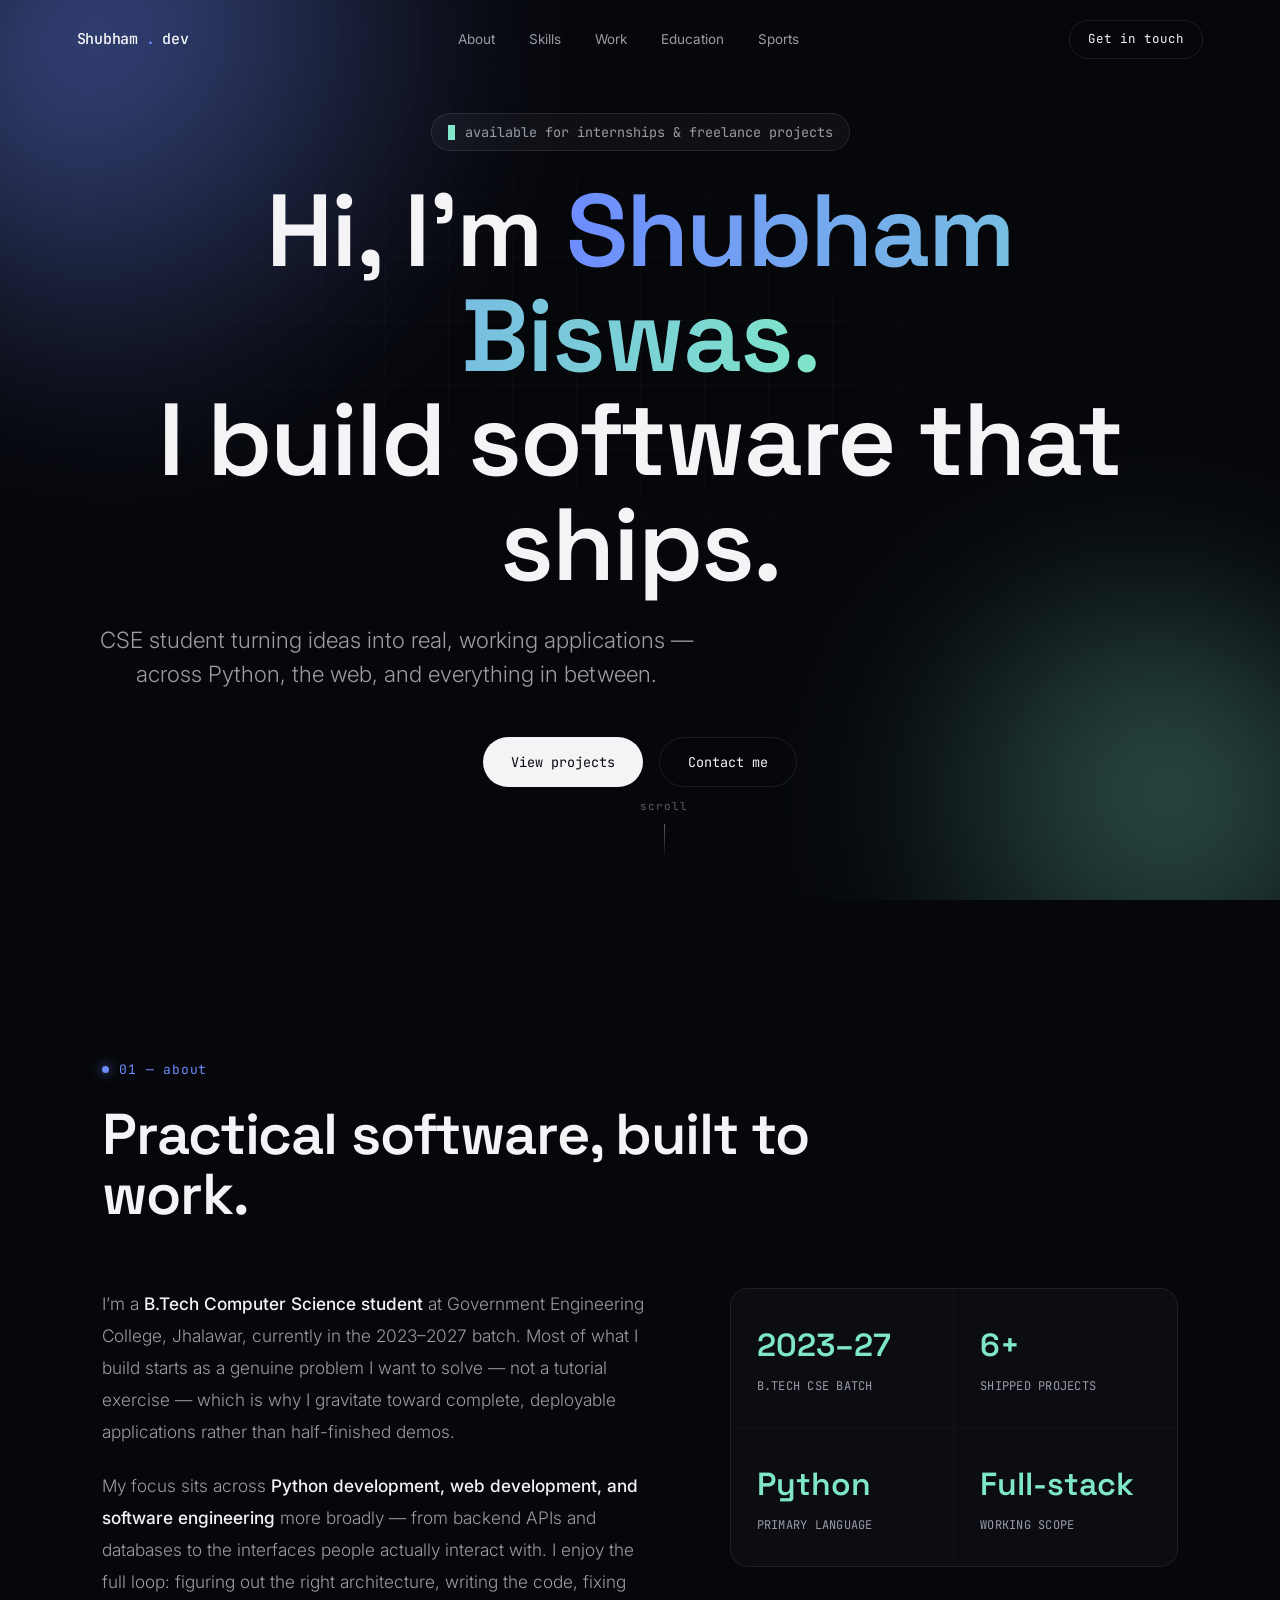
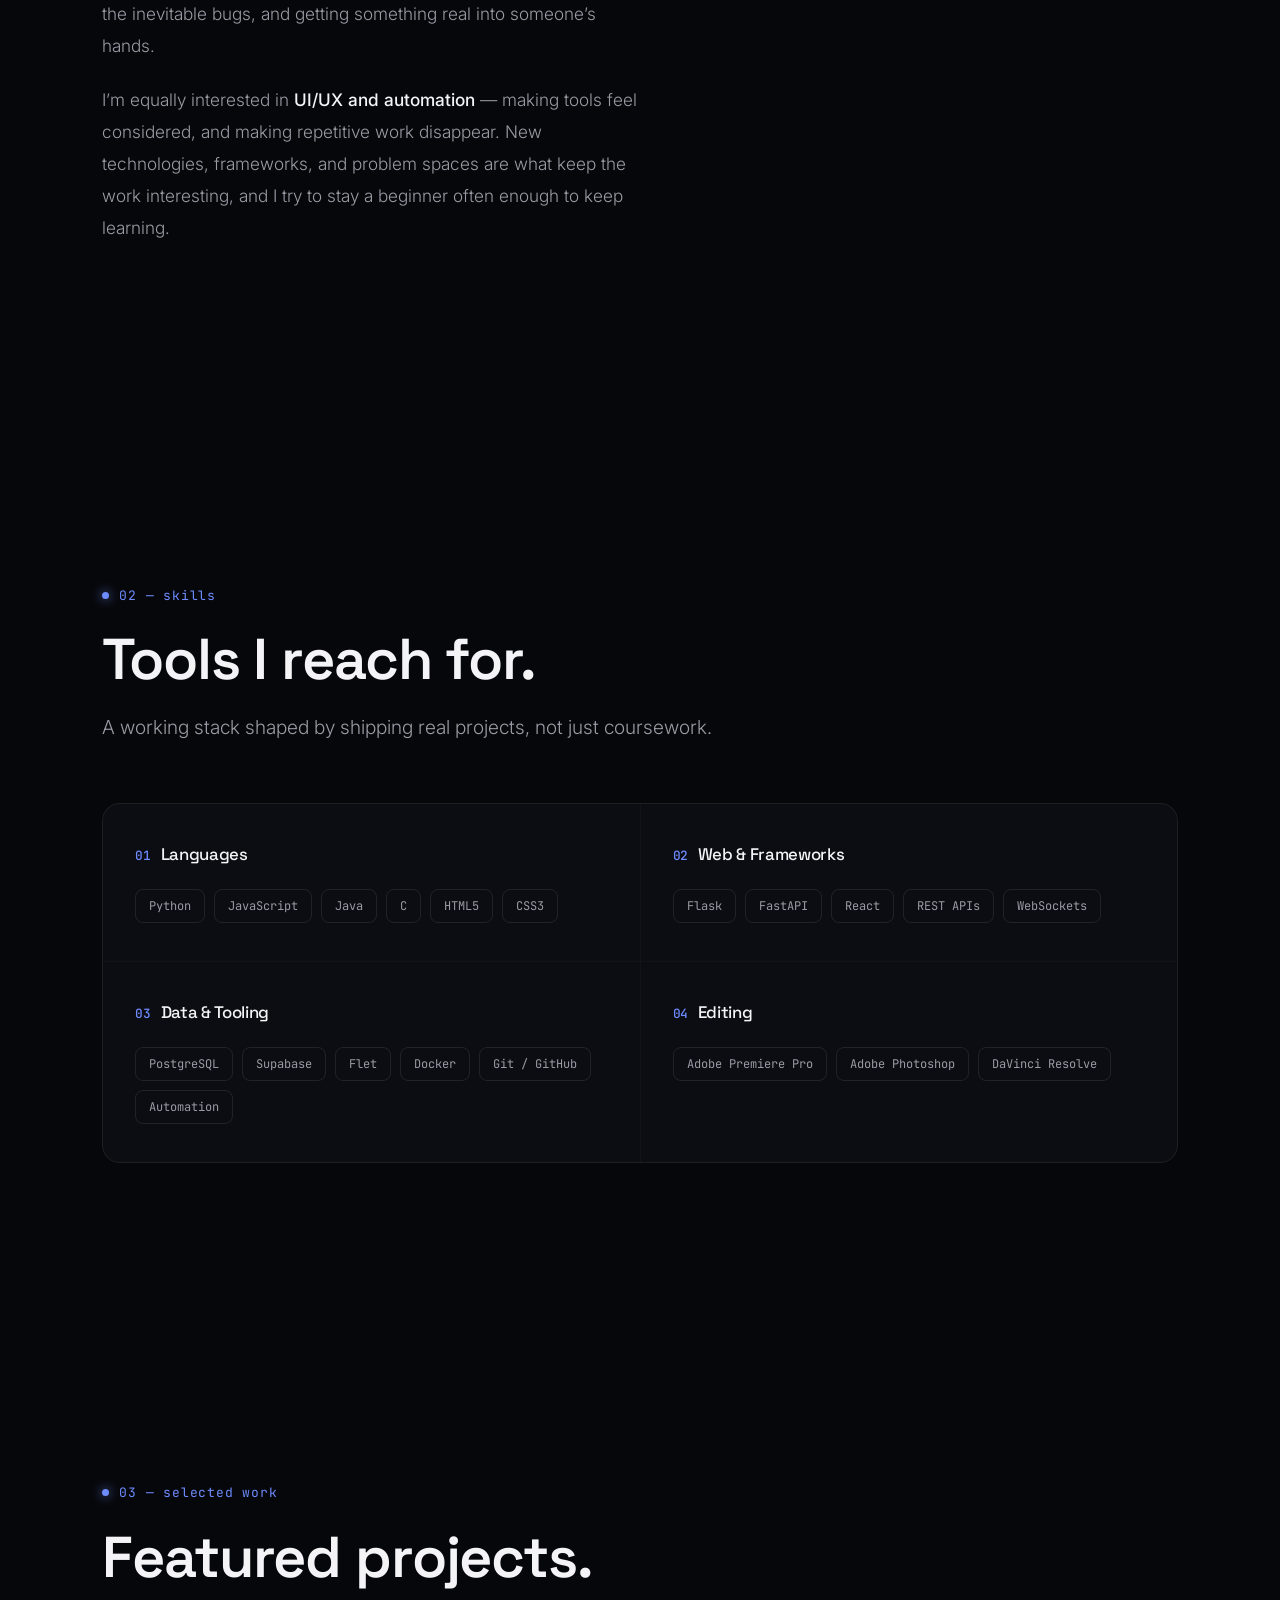
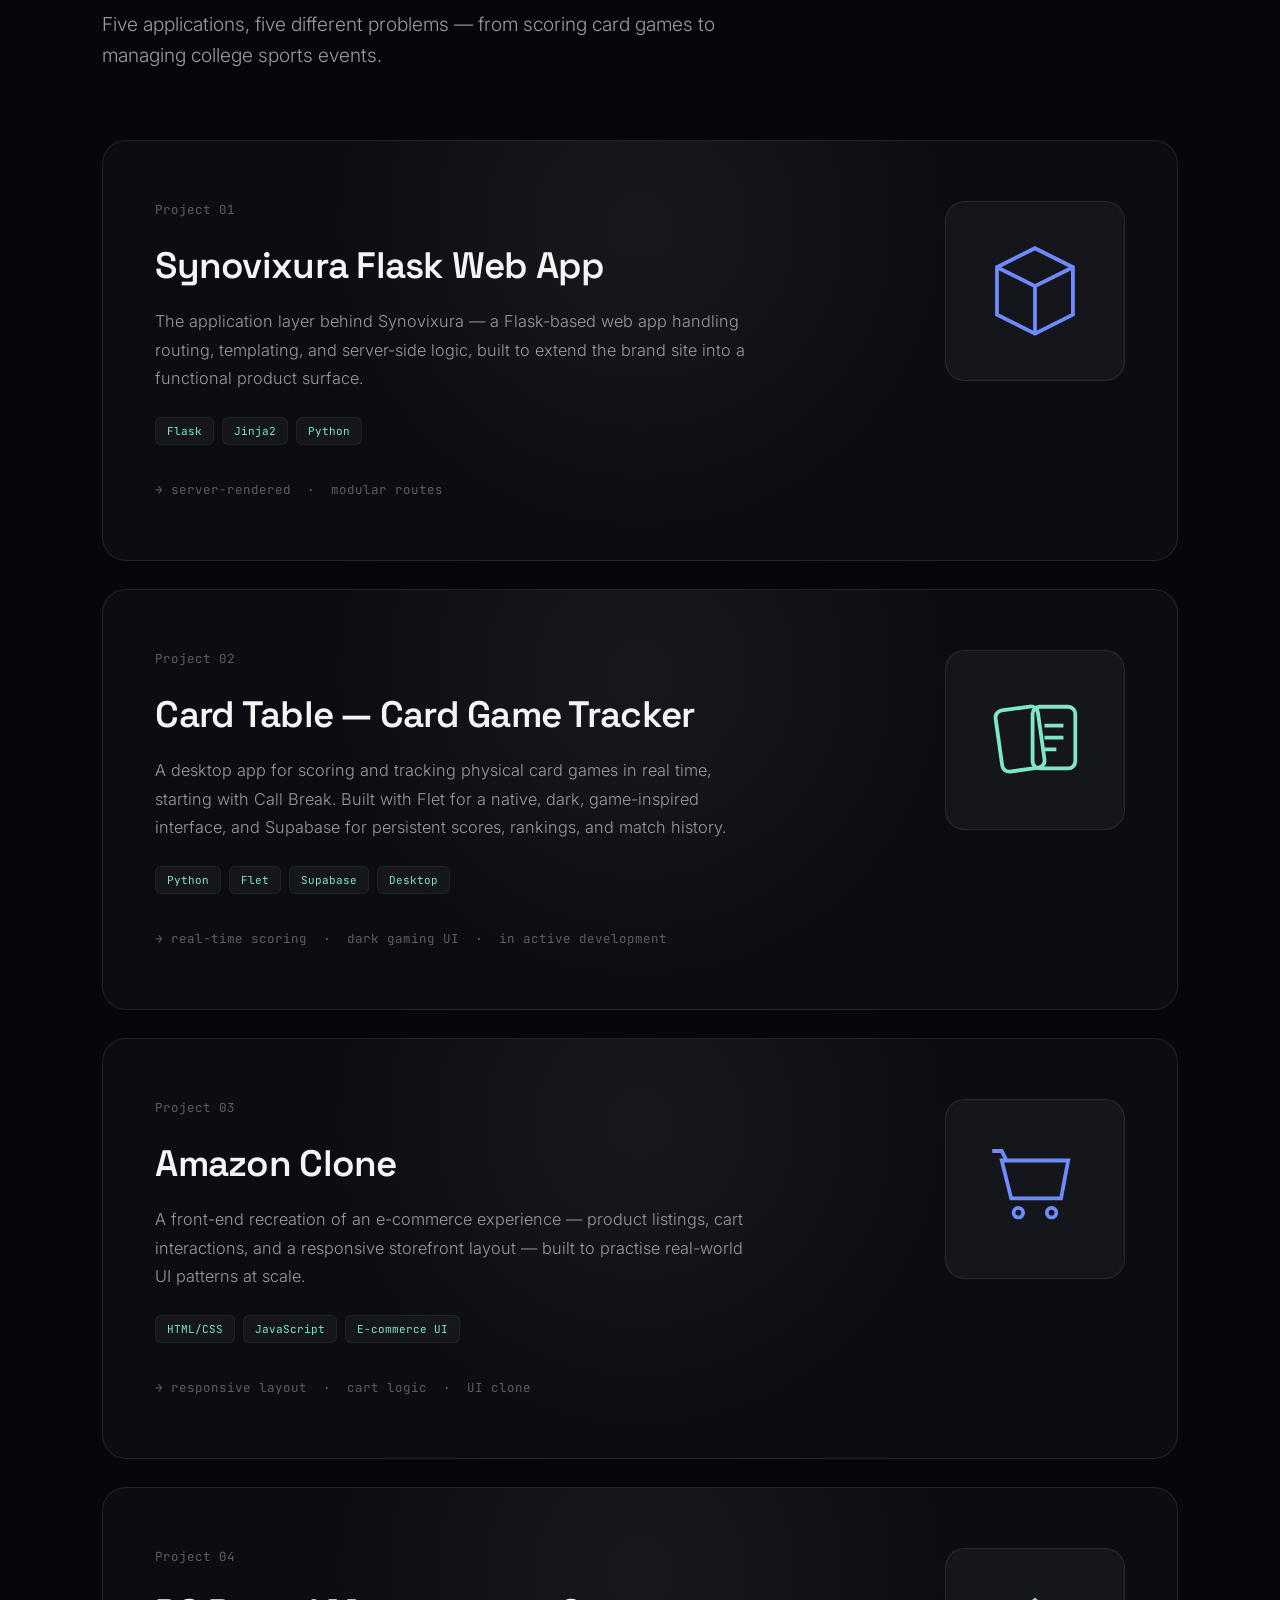
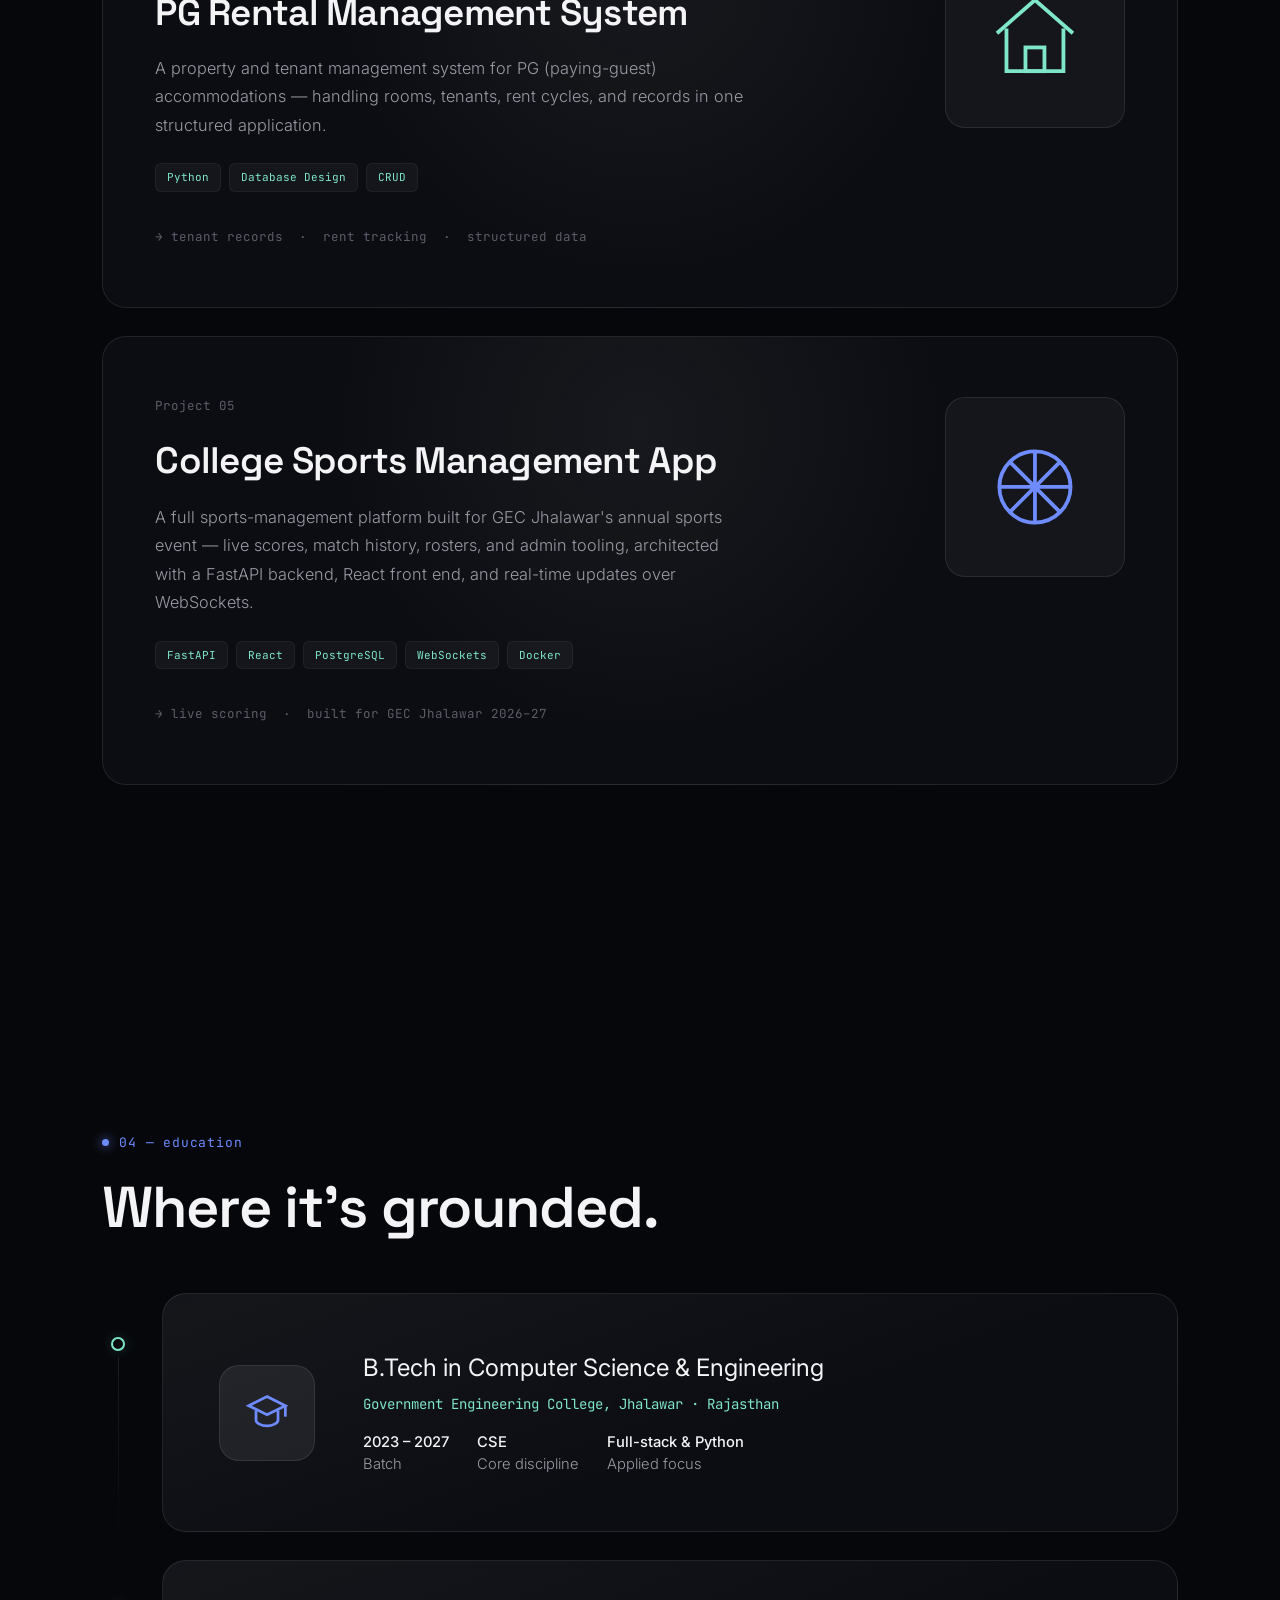
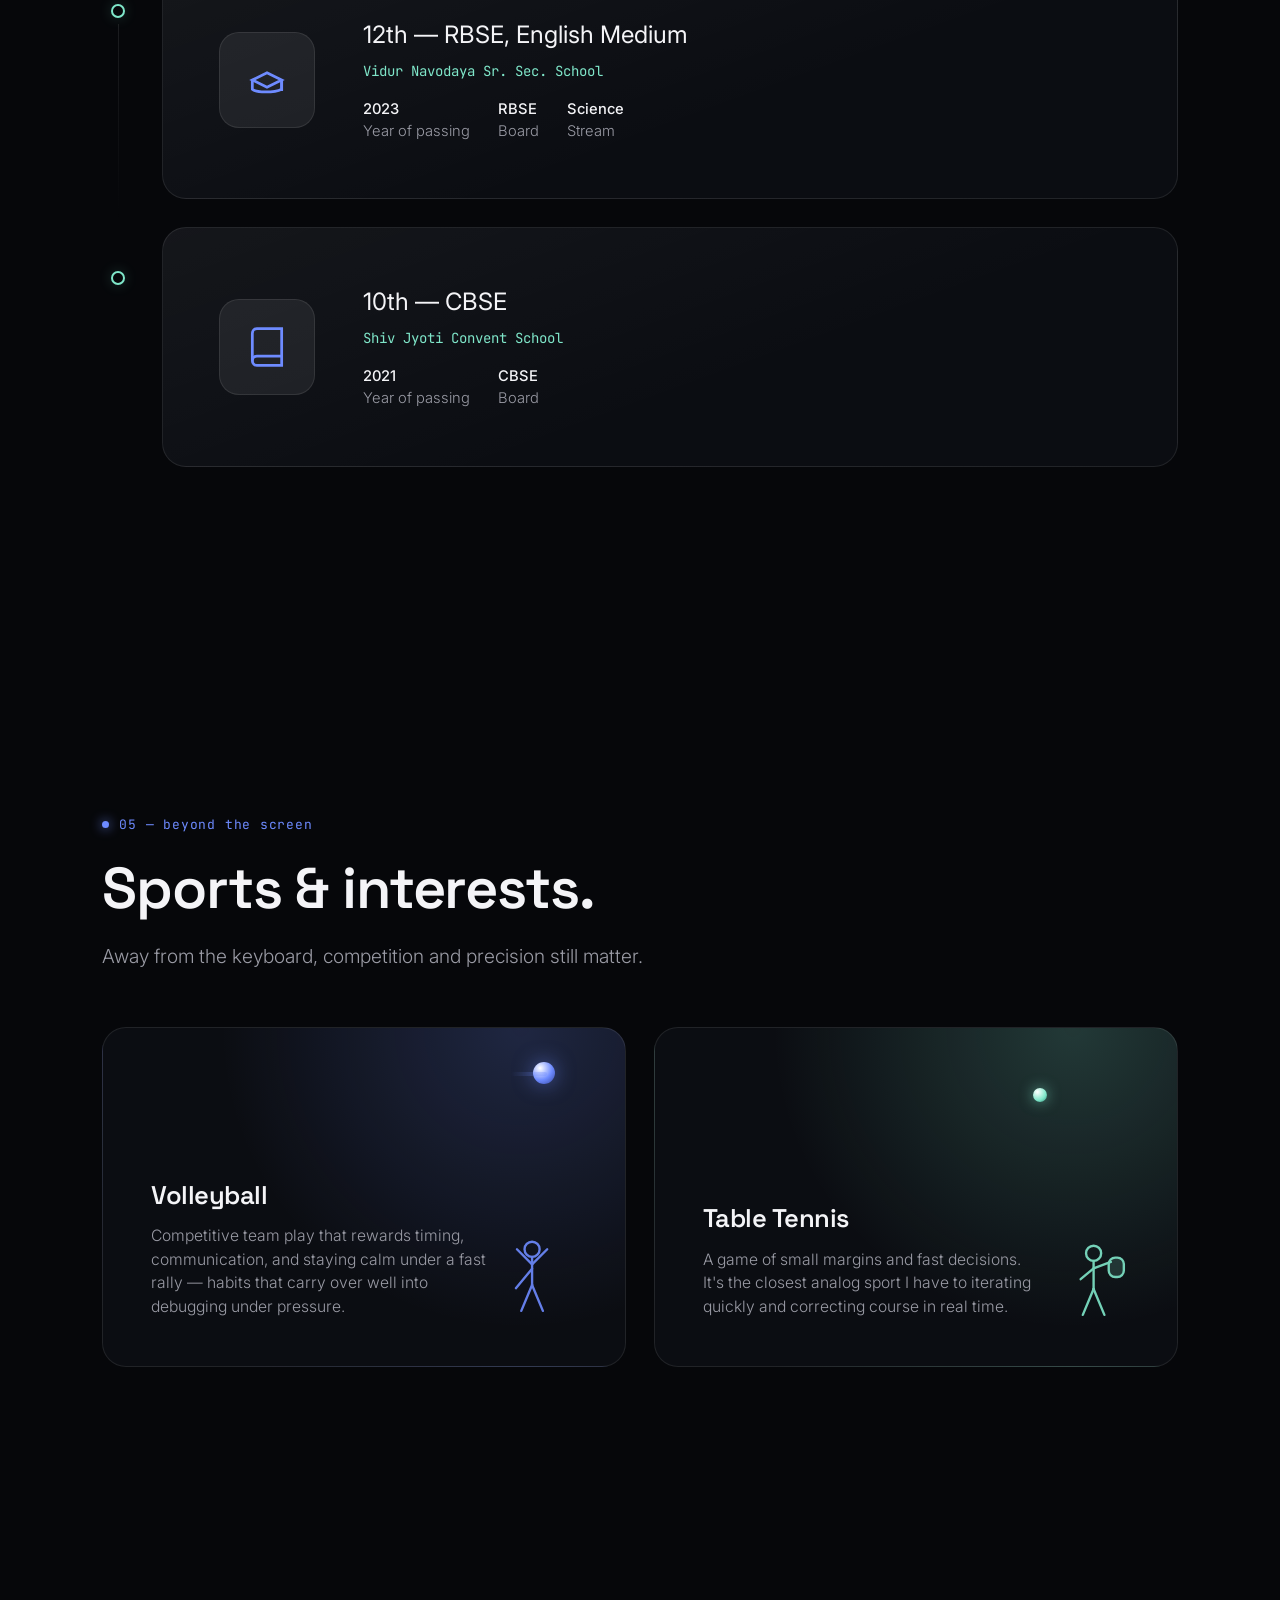
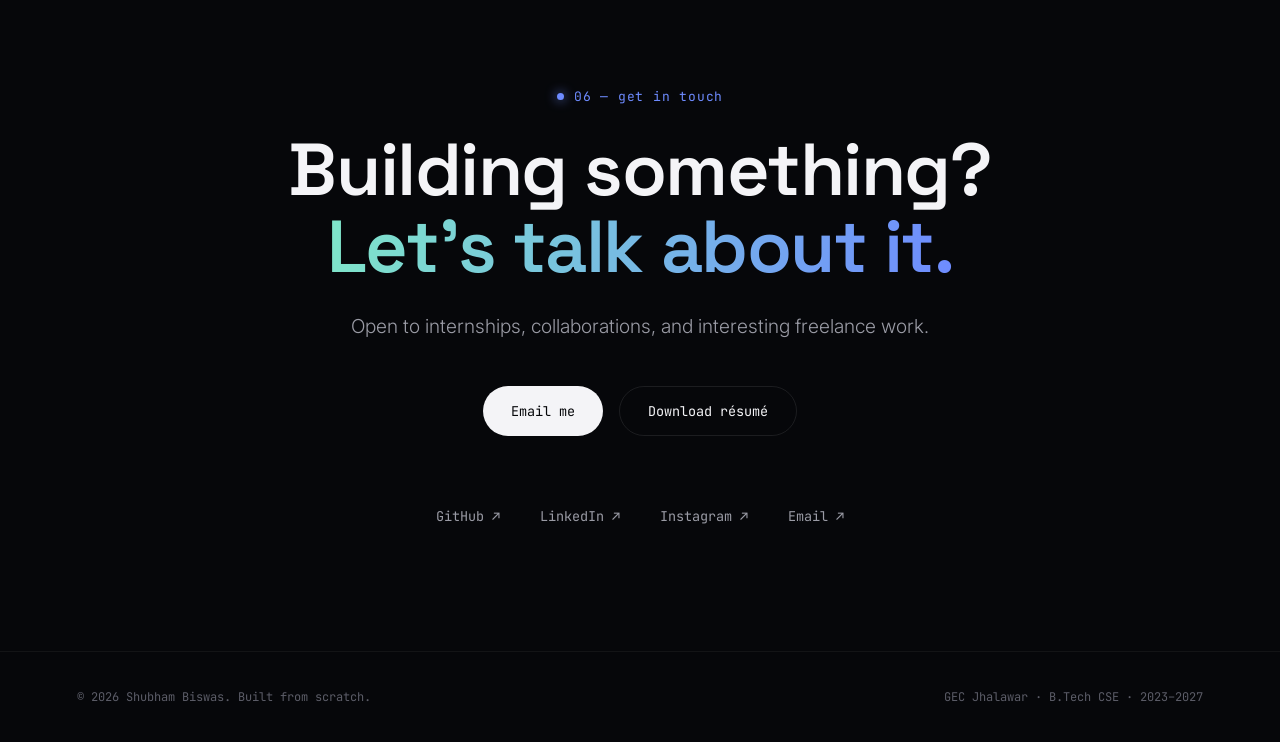
==== index.html @ a4650248 "Add files via upload" ====
<!DOCTYPE html>
<html lang="en">
<head>
<meta charset="UTF-8">
<meta name="viewport" content="width=device-width, initial-scale=1.0">
<title>Shubham Biswas — Software Developer</title>
<meta name="description" content="Shubham Biswas — CSE student building practical, full‑stack software. Python, web development, automation.">

<link rel="preconnect" href="https://fonts.googleapis.com">
<link rel="preconnect" href="https://fonts.gstatic.com" crossorigin>
<link href="https://fonts.googleapis.com/css2?family=Space+Grotesk:wght@300;400;500;600;700&family=Inter:wght@300;400;500;600&family=JetBrains+Mono:wght@400;500&display=swap" rel="stylesheet">

<style>
/* ============================================================
   TOKENS
============================================================ */
:root{
  --bg:            #06070a;
  --bg-soft:       #0b0d12;
  --surface:       rgba(255,255,255,0.04);
  --surface-strong:rgba(255,255,255,0.07);
  --border:        rgba(255,255,255,0.09);
  --border-soft:   rgba(255,255,255,0.05);
  --text:          #f4f4f7;
  --text-dim:      #9a9ba5;
  --text-faint:    #5c5d68;
  --accent:        #6e8bff;   /* indigo-blue — code / signal */
  --accent-soft:   #6e8bff33;
  --accent2:       #7fe6c9;   /* mint — sport / energy */
  --accent2-soft:  #7fe6c933;
  --radius:        18px;

  --f-display: 'Space Grotesk', 'Inter', sans-serif;
  --f-body:    'Inter', sans-serif;
  --f-mono:    'JetBrains Mono', monospace;

  --ease: cubic-bezier(0.16, 1, 0.3, 1);
}

*{margin:0;padding:0;box-sizing:border-box;}
html{scroll-behavior:smooth;}
body{
  background:var(--bg);
  color:var(--text);
  font-family:var(--f-body);
  overflow-x:hidden;
  -webkit-font-smoothing:antialiased;
  line-height:1.5;
}
img,svg{display:block;max-width:100%;}
a{color:inherit;text-decoration:none;}
ul{list-style:none;}
button{font:inherit;background:none;border:none;color:inherit;cursor:pointer;}

::selection{background:var(--accent);color:#06070a;}

@media (prefers-reduced-motion: reduce){
  *{animation-duration:0.01ms !important;animation-iteration-count:1 !important;transition-duration:0.01ms !important;scroll-behavior:auto !important;}
}

/* focus visibility */
a:focus-visible, button:focus-visible{
  outline:2px solid var(--accent);
  outline-offset:4px;
  border-radius:4px;
}

/* ============================================================
   LAYOUT HELPERS
============================================================ */
.section{
  position:relative;
  width:100%;
  padding:160px 8vw;
}
.section-inner{
  max-width:1200px;
  margin:0 auto;
}
.eyebrow{
  font-family:var(--f-mono);
  font-size:13px;
  letter-spacing:0.06em;
  color:var(--accent);
  display:flex;
  align-items:center;
  gap:10px;
  margin-bottom:24px;
  text-transform:lowercase;
}
.eyebrow::before{
  content:'';
  width:7px;height:7px;
  border-radius:50%;
  background:var(--accent);
  box-shadow:0 0 12px var(--accent);
}
h1,h2,h3{
  font-family:var(--f-display);
  font-weight:600;
  letter-spacing:-0.02em;
  color:var(--text);
}
.section-title{
  font-size:clamp(2.2rem, 5vw, 3.6rem);
  line-height:1.05;
  max-width:820px;
  margin-bottom:22px;
}
.section-sub{
  font-size:clamp(1rem,1.6vw,1.2rem);
  color:var(--text-dim);
  max-width:620px;
  font-weight:300;
  line-height:1.6;
}

/* scroll reveal */
.reveal{
  opacity:0;
  transform:translateY(36px);
  transition:opacity 1s var(--ease), transform 1s var(--ease);
}
.reveal.in{opacity:1;transform:translateY(0);}
.reveal-delay-1{transition-delay:0.08s;}
.reveal-delay-2{transition-delay:0.16s;}
.reveal-delay-3{transition-delay:0.24s;}

/* ============================================================
   NAV
============================================================ */
.nav{
  position:fixed;
  top:0;left:0;right:0;
  z-index:1000;
  padding:20px 6vw;
  display:flex;
  align-items:center;
  justify-content:space-between;
  transition:background 0.5s var(--ease), backdrop-filter 0.5s var(--ease), border-color 0.5s var(--ease), padding 0.4s var(--ease);
  border-bottom:1px solid transparent;
}
.nav.scrolled{
  background:rgba(6,7,10,0.6);
  backdrop-filter:blur(20px) saturate(140%);
  -webkit-backdrop-filter:blur(20px) saturate(140%);
  border-bottom:1px solid var(--border-soft);
  padding:14px 6vw;
}
.nav-logo{
  font-family:var(--f-mono);
  font-size:15px;
  font-weight:500;
  letter-spacing:-0.02em;
  display:flex;
  align-items:center;
  gap:8px;
}
.nav-logo .dot{color:var(--accent);}
.nav-links{
  display:flex;
  gap:34px;
  font-size:13.5px;
  color:var(--text-dim);
}
.nav-links a{
  position:relative;
  padding:4px 0;
  transition:color 0.3s;
}
.nav-links a:hover{color:var(--text);}
.nav-links a::after{
  content:'';
  position:absolute;left:0;bottom:-2px;
  width:0;height:1px;
  background:var(--accent);
  transition:width 0.35s var(--ease);
}
.nav-links a:hover::after{width:100%;}
.nav-cta{
  font-family:var(--f-mono);
  font-size:12.5px;
  border:1px solid var(--border);
  padding:9px 18px;
  border-radius:100px;
  transition:all 0.3s var(--ease);
}
.nav-cta:hover{
  background:var(--accent);
  border-color:var(--accent);
  color:#06070a;
}
.nav-burger{display:none;}

/* ============================================================
   HERO
============================================================ */
.hero{
  position:relative;
  min-height:100vh;
  display:flex;
  flex-direction:column;
  align-items:center;
  justify-content:center;
  text-align:center;
  padding:0 6vw;
  overflow:hidden;
}
.hero-bg{
  position:absolute;
  inset:0;
  z-index:0;
  pointer-events:none;
}
.blob{
  position:absolute;
  border-radius:50%;
  filter:blur(90px);
  opacity:0.55;
  will-change:transform;
}
.blob-1{
  width:640px;height:640px;
  background:radial-gradient(circle at 30% 30%, var(--accent), transparent 70%);
  top:-180px;left:-120px;
}
.blob-2{
  width:520px;height:520px;
  background:radial-gradient(circle at 60% 40%, var(--accent2), transparent 70%);
  bottom:-200px;right:-100px;
  opacity:0.4;
}
.grid-overlay{
  position:absolute;inset:0;
  background-image:
    linear-gradient(to right, rgba(255,255,255,0.025) 1px, transparent 1px),
    linear-gradient(to bottom, rgba(255,255,255,0.025) 1px, transparent 1px);
  background-size:64px 64px;
  mask-image:radial-gradient(ellipse 70% 60% at 50% 40%, black 20%, transparent 75%);
}

.hero-content{position:relative;z-index:2;}
.hero-eyebrow{
  font-family:var(--f-mono);
  font-size:13.5px;
  color:var(--text-dim);
  margin-bottom:28px;
  display:inline-flex;
  align-items:center;
  gap:10px;
  padding:8px 16px;
  border:1px solid var(--border);
  border-radius:100px;
  background:var(--surface);
  opacity:0;
  animation:fadeUp 0.9s var(--ease) 0.15s forwards;
}
.cursor{
  display:inline-block;
  width:7px;height:15px;
  background:var(--accent2);
  animation:blink 1.1s steps(1) infinite;
}
.hero h1{
  font-size:clamp(2.6rem, 8vw, 6.4rem);
  line-height:1.02;
  font-weight:600;
  opacity:0;
  animation:fadeUp 1s var(--ease) 0.3s forwards;
}
.hero h1 .accent-text{
  background:linear-gradient(100deg, var(--accent), var(--accent2));
  -webkit-background-clip:text;
  background-clip:text;
  color:transparent;
}
.hero-tagline{
  margin-top:26px;
  font-size:clamp(1.05rem, 2vw, 1.4rem);
  color:var(--text-dim);
  font-weight:300;
  max-width:640px;
  opacity:0;
  animation:fadeUp 1s var(--ease) 0.5s forwards;
}
.hero-actions{
  margin-top:46px;
  display:flex;
  gap:16px;
  justify-content:center;
  flex-wrap:wrap;
  opacity:0;
  animation:fadeUp 1s var(--ease) 0.68s forwards;
}
.btn{
  font-family:var(--f-mono);
  font-size:13.5px;
  padding:14px 28px;
  border-radius:100px;
  transition:all 0.35s var(--ease);
  display:inline-flex;
  align-items:center;
  gap:8px;
}
.btn-primary{
  background:var(--text);
  color:#06070a;
}
.btn-primary:hover{
  background:var(--accent);
  color:#06070a;
  transform:translateY(-2px);
  box-shadow:0 10px 30px -8px var(--accent-soft);
}
.btn-ghost{
  border:1px solid var(--border);
  color:var(--text);
}
.btn-ghost:hover{
  border-color:var(--accent2);
  color:var(--accent2);
  transform:translateY(-2px);
}
.scroll-cue{
  position:absolute;
  bottom:40px;left:50%;
  transform:translateX(-50%);
  display:flex;flex-direction:column;align-items:center;gap:10px;
  color:var(--text-faint);
  font-family:var(--f-mono);
  font-size:11px;
  letter-spacing:0.1em;
  z-index:2;
  opacity:0;
  animation:fadeUp 1s var(--ease) 1s forwards;
}
.scroll-line{
  width:1px;height:36px;
  background:linear-gradient(to bottom, var(--text-faint), transparent);
  animation:scrollLine 2s ease-in-out infinite;
}

@keyframes fadeUp{
  from{opacity:0;transform:translateY(22px);}
  to{opacity:1;transform:translateY(0);}
}
@keyframes blink{50%{opacity:0;}}
@keyframes scrollLine{
  0%{transform:scaleY(0);transform-origin:top;}
  50%{transform:scaleY(1);transform-origin:top;}
  51%{transform-origin:bottom;}
  100%{transform:scaleY(0);transform-origin:bottom;}
}

/* ============================================================
   ABOUT
============================================================ */
.about-grid{
  display:grid;
  grid-template-columns:1.1fr 0.9fr;
  gap:80px;
  align-items:start;
}
.about-text p{
  font-size:1.08rem;
  color:var(--text-dim);
  font-weight:300;
  line-height:1.85;
  margin-bottom:22px;
}
.about-text strong{color:var(--text);font-weight:500;}
.about-stats{
  display:grid;
  grid-template-columns:1fr 1fr;
  gap:1px;
  background:var(--border-soft);
  border:1px solid var(--border-soft);
  border-radius:var(--radius);
  overflow:hidden;
}
.stat{
  background:var(--bg-soft);
  padding:32px 26px;
}
.stat-value{
  font-family:var(--f-display);
  font-size:2rem;
  font-weight:600;
  color:var(--accent2);
}
.stat-label{
  margin-top:8px;
  font-family:var(--f-mono);
  font-size:12px;
  color:var(--text-dim);
  letter-spacing:0.02em;
}

/* ============================================================
   SKILLS
============================================================ */
.skills-groups{
  display:grid;
  grid-template-columns:repeat(2,1fr);
  gap:1px;
  background:var(--border-soft);
  border:1px solid var(--border-soft);
  border-radius:var(--radius);
  overflow:hidden;
  margin-top:60px;
}
.skill-group{
  background:var(--bg-soft);
  padding:38px 32px;
  transition:background 0.4s var(--ease);
}
.skill-group:hover{background:var(--surface-strong);}
.skill-group h3{
  font-size:1.05rem;
  font-weight:500;
  margin-bottom:22px;
  color:var(--text);
}
.skill-group h3 span{
  color:var(--accent);
  font-family:var(--f-mono);
  font-size:0.8rem;
  margin-right:10px;
}
.tag-list{display:flex;flex-wrap:wrap;gap:9px;}
.tag{
  font-family:var(--f-mono);
  font-size:12px;
  padding:7px 13px;
  border:1px solid var(--border);
  border-radius:8px;
  color:var(--text-dim);
  transition:all 0.3s var(--ease);
}
.tag:hover{
  border-color:var(--accent2);
  color:var(--accent2);
  transform:translateY(-2px);
}

/* ============================================================
   PROJECTS
============================================================ */
.project-card{
  position:relative;
  border:1px solid var(--border);
  border-radius:24px;
  padding:60px 52px;
  margin-bottom:28px;
  overflow:hidden;
  background:
    radial-gradient(700px circle at var(--mx,50%) var(--my,20%), rgba(255,255,255,0.05), transparent 45%),
    var(--bg-soft);
  transition:border-color 0.4s var(--ease), transform 0.5s var(--ease);
}
.project-card:hover{
  border-color:var(--border-strong, rgba(255,255,255,0.18));
  transform:translateY(-4px);
}
.project-top{
  display:flex;
  justify-content:space-between;
  align-items:flex-start;
  gap:40px;
  flex-wrap:wrap;
}
.project-index{
  font-family:var(--f-mono);
  font-size:12.5px;
  color:var(--text-faint);
  margin-bottom:18px;
  display:block;
}
.project-title{
  font-size:clamp(1.6rem,3vw,2.3rem);
  margin-bottom:14px;
}
.project-desc{
  color:var(--text-dim);
  font-weight:300;
  font-size:1.02rem;
  max-width:600px;
  line-height:1.75;
  margin-bottom:24px;
}
.project-tags{display:flex;flex-wrap:wrap;gap:8px;margin-bottom:8px;}
.project-tag{
  font-family:var(--f-mono);
  font-size:11px;
  padding:5px 11px;
  border-radius:6px;
  background:var(--surface);
  color:var(--accent2);
  border:1px solid var(--border-soft);
}
.project-visual{
  flex-shrink:0;
  width:180px;height:180px;
  border-radius:20px;
  border:1px solid var(--border);
  background:var(--surface);
  display:flex;
  align-items:center;
  justify-content:center;
  overflow:hidden;
}
.project-visual svg{width:64%;height:64%;}
.project-link-row{
  margin-top:28px;
  display:flex;
  gap:10px;
  align-items:center;
  font-family:var(--f-mono);
  font-size:12.5px;
  color:var(--text-faint);
}

/* ============================================================
   EDUCATION
============================================================ */
.edu-timeline{
  display:flex;
  flex-direction:column;
  gap:0;
}
.edu-item{
  display:grid;
  grid-template-columns:32px 1fr;
  gap:28px;
}
.edu-item-line{
  display:flex;
  flex-direction:column;
  align-items:center;
}
.edu-dot{
  width:14px;height:14px;
  border-radius:50%;
  background:var(--bg);
  border:2px solid var(--accent2);
  box-shadow:0 0 14px var(--accent2-soft);
  margin-top:44px;
  flex-shrink:0;
}
.edu-connector{
  width:1px;
  flex:1;
  min-height:60px;
  background:linear-gradient(to bottom, var(--border), transparent);
  margin:6px 0;
}
.edu-card{
  border:1px solid var(--border);
  border-radius:24px;
  padding:56px;
  margin-bottom:28px;
  background:linear-gradient(160deg, var(--surface), transparent 60%), var(--bg-soft);
  display:grid;
  grid-template-columns:auto 1fr;
  gap:48px;
  align-items:center;
  transition:border-color 0.4s var(--ease), transform 0.4s var(--ease);
}
.edu-card:hover{border-color:var(--border-strong,rgba(255,255,255,0.18));transform:translateY(-2px);}
.edu-badge{
  width:96px;height:96px;
  border-radius:20px;
  background:var(--surface-strong);
  border:1px solid var(--border);
  display:flex;align-items:center;justify-content:center;
}
.edu-badge svg{width:44px;height:44px;color:var(--accent);}
.edu-degree{font-size:1.5rem;margin-bottom:8px;}
.edu-school{color:var(--accent2);font-family:var(--f-mono);font-size:14px;margin-bottom:16px;}
.edu-meta{
  display:flex;
  gap:28px;
  flex-wrap:wrap;
  color:var(--text-dim);
  font-size:0.92rem;
  font-weight:300;
}
.edu-meta b{color:var(--text);font-weight:500;}

/* ============================================================
   SPORTS
============================================================ */
.sports-grid{
  display:grid;
  grid-template-columns:1fr 1fr;
  gap:28px;
}
.sport-card{
  border:1px solid var(--border);
  border-radius:24px;
  padding:48px;
  min-height:340px;
  display:flex;
  flex-direction:column;
  justify-content:flex-end;
  position:relative;
  overflow:hidden;
  background:var(--bg-soft);
  transition:transform 0.5s var(--ease), border-color 0.4s;
}
.sport-card:hover{transform:translateY(-6px);border-color:var(--border-strong,rgba(255,255,255,0.18));}
.sport-card h3{font-size:1.6rem;margin-bottom:10px;position:relative;z-index:2;}
.sport-card p{color:var(--text-dim);font-weight:300;font-size:0.98rem;max-width:340px;position:relative;z-index:2;}
.sport-glow-1{background:radial-gradient(500px circle at 80% 0%, var(--accent-soft), transparent 60%), var(--bg-soft);}
.sport-glow-2{background:radial-gradient(500px circle at 80% 0%, var(--accent2-soft), transparent 60%), var(--bg-soft);}

/* ---------- animated sport scenes ---------- */
.sport-scene{
  position:absolute;
  inset:0;
  pointer-events:none;
  z-index:1;
}
.player-figure{
  position:absolute;
  bottom:26px;
  right:56px;
  width:76px;height:108px;
  opacity:0.9;
}

/* volleyball: ball flies in toward the player then gets bumped away, looping */
.volleyball-ball{
  position:absolute;
  width:22px;height:22px;
  border-radius:50%;
  top:34px;right:70px;
  background:radial-gradient(circle at 32% 28%, #fff, #6e8bff 55%, #33449c 100%);
  box-shadow:0 0 20px rgba(110,139,255,0.55);
  animation:volleyFly 3.4s cubic-bezier(.45,0,.4,1) infinite;
}
.volleyball-trail{
  position:absolute;
  width:36px;height:4px;
  top:44px;right:78px;
  border-radius:4px;
  background:linear-gradient(to left, rgba(110,139,255,0.35), transparent);
  animation:volleyTrail 3.4s cubic-bezier(.45,0,.4,1) infinite;
}
@keyframes volleyFly{
  0%   { transform:translate(110px,-90px) scale(0.35); opacity:0; }
  12%  { opacity:1; }
  56%  { transform:translate(-6px,58px) scale(1.25); }
  64%  { transform:translate(-18px,50px) scale(1.15); }
  100% { transform:translate(110px,-90px) scale(0.35); opacity:0; }
}
@keyframes volleyTrail{
  0%,10%{opacity:0;}
  20%{opacity:0.7;}
  56%{opacity:0.5;}
  70%,100%{opacity:0;}
}
.v-arms{
  transform-origin:36px 30px;
  animation:volleyBump 3.4s cubic-bezier(.45,0,.4,1) infinite;
}
@keyframes volleyBump{
  0%,48%   { transform:rotate(0deg) translateY(0); }
  58%      { transform:rotate(-22deg) translateY(-6px); }
  68%      { transform:rotate(-8deg) translateY(-2px); }
  100%     { transform:rotate(0deg) translateY(0); }
}

/* table tennis: ball rallies in, player swings the paddle to return it */
.tt-player{right:40px;bottom:22px;}
.tt-ball{
  position:absolute;
  width:14px;height:14px;
  border-radius:50%;
  top:60px;right:130px;
  background:radial-gradient(circle at 32% 28%, #fff, #7fe6c9 60%, #2f8f79 100%);
  box-shadow:0 0 14px rgba(127,230,201,0.6);
  animation:ttRally 2.3s cubic-bezier(.5,0,.5,1) infinite;
}
@keyframes ttRally{
  0%   { transform:translate(120px,-6px) scale(0.7); opacity:0.85; }
  42%  { transform:translate(18px,10px) scale(1.05); }
  50%  { transform:translate(2px,14px) scale(1.15); }
  58%  { transform:translate(22px,4px) scale(1.05); }
  100% { transform:translate(120px,-6px) scale(0.7); opacity:0.85; }
}
.tt-arm{
  transform-origin:30px 30px;
  animation:paddleSwing 2.3s cubic-bezier(.5,0,.5,1) infinite;
}
@keyframes paddleSwing{
  0%,38%  { transform:rotate(10deg); }
  50%     { transform:rotate(-26deg); }
  62%     { transform:rotate(-6deg); }
  100%    { transform:rotate(10deg); }
}

@media (prefers-reduced-motion: reduce){
  .volleyball-ball,.volleyball-trail,.v-arms,.tt-ball,.tt-arm{animation:none;}
}

/* ============================================================
   CONTACT
============================================================ */
.contact-section{
  text-align:center;
  padding-bottom:120px;
}
.contact-title{
  font-size:clamp(2.4rem,6vw,4.6rem);
  line-height:1.05;
  max-width:900px;
  margin:0 auto 26px;
}
.contact-title .accent-text{
  background:linear-gradient(100deg, var(--accent2), var(--accent));
  -webkit-background-clip:text;background-clip:text;color:transparent;
}
.contact-actions{
  display:flex;justify-content:center;gap:16px;margin-top:44px;flex-wrap:wrap;
}
.contact-links{
  margin-top:70px;
  display:flex;
  justify-content:center;
  gap:40px;
  flex-wrap:wrap;
  font-family:var(--f-mono);
  font-size:13.5px;
}
.contact-links a{
  color:var(--text-dim);
  display:inline-flex;
  align-items:center;
  gap:8px;
  padding-bottom:4px;
  border-bottom:1px solid transparent;
  transition:all 0.3s;
}
.contact-links a:hover{color:var(--accent2);border-color:var(--accent2);}

.footer{
  border-top:1px solid var(--border-soft);
  padding:36px 6vw;
  display:flex;
  justify-content:space-between;
  align-items:center;
  flex-wrap:wrap;
  gap:16px;
  font-family:var(--f-mono);
  font-size:12px;
  color:var(--text-faint);
}

/* ============================================================
   RESPONSIVE
============================================================ */
@media (max-width:900px){
  .section{padding:110px 7vw;}
  .about-grid{grid-template-columns:1fr;gap:44px;}
  .skills-groups{grid-template-columns:1fr;}
  .sports-grid{grid-template-columns:1fr;}
  .edu-card{grid-template-columns:1fr;text-align:left;padding:40px;}
  .edu-item{grid-template-columns:20px 1fr;gap:16px;}
  .edu-dot{margin-top:34px;width:11px;height:11px;}
  .project-card{padding:40px 28px;}
  .project-visual{width:110px;height:110px;}
  .nav-links{display:none;}
}
@media (max-width:520px){
  .project-top{flex-direction:column-reverse;}
  .project-visual{width:80px;height:80px;}
  .about-stats{grid-template-columns:1fr;}
}
</style>
</head>
<body>

<nav class="nav" id="nav">
  <a href="#top" class="nav-logo">Shubham<span class="dot">.</span>dev</a>
  <ul class="nav-links">
    <li><a href="#about">About</a></li>
    <li><a href="#skills">Skills</a></li>
    <li><a href="#work">Work</a></li>
    <li><a href="#education">Education</a></li>
    <li><a href="#sports">Sports</a></li>
  </ul>
  <a href="#contact" class="nav-cta">Get in touch</a>
</nav>

<!-- ============================================================
     HERO
============================================================ -->
<header class="hero" id="top">
  <div class="hero-bg">
    <div class="blob blob-1" id="blob1"></div>
    <div class="blob blob-2" id="blob2"></div>
    <div class="grid-overlay"></div>
  </div>
  <div class="hero-content">
    <div class="hero-eyebrow">
      <span class="cursor"></span> available for internships &amp; freelance projects
    </div>
    <h1>Hi, I&rsquo;m <span class="accent-text">Shubham Biswas.</span><br>I build software that ships.</h1>
    <p class="hero-tagline">CSE student turning ideas into real, working applications — across Python, the web, and everything in between.</p>
    <div class="hero-actions">
      <a href="#work" class="btn btn-primary">View projects</a>
      <a href="#contact" class="btn btn-ghost">Contact me</a>
    </div>
  </div>
  <div class="scroll-cue"><span>scroll</span><div class="scroll-line"></div></div>
</header>

<!-- ============================================================
     ABOUT
============================================================ -->
<section class="section" id="about">
  <div class="section-inner">
    <div class="eyebrow">01 — about</div>
    <h2 class="section-title reveal">Practical software, built to work.</h2>
    <div class="about-grid" style="margin-top:64px;">
      <div class="about-text reveal">
        <p>I&rsquo;m a <strong>B.Tech Computer Science student</strong> at Government Engineering College, Jhalawar, currently in the 2023&ndash;2027 batch. Most of what I build starts as a genuine problem I want to solve — not a tutorial exercise — which is why I gravitate toward complete, deployable applications rather than half-finished demos.</p>
        <p>My focus sits across <strong>Python development, web development, and software engineering</strong> more broadly — from backend APIs and databases to the interfaces people actually interact with. I enjoy the full loop: figuring out the right architecture, writing the code, fixing the inevitable bugs, and getting something real into someone&rsquo;s hands.</p>
        <p>I&rsquo;m equally interested in <strong>UI/UX and automation</strong> — making tools feel considered, and making repetitive work disappear. New technologies, frameworks, and problem spaces are what keep the work interesting, and I try to stay a beginner often enough to keep learning.</p>
      </div>
      <div class="about-stats reveal reveal-delay-1">
        <div class="stat">
          <div class="stat-value">2023&ndash;27</div>
          <div class="stat-label">B.TECH CSE BATCH</div>
        </div>
        <div class="stat">
          <div class="stat-value">6+</div>
          <div class="stat-label">SHIPPED PROJECTS</div>
        </div>
        <div class="stat">
          <div class="stat-value">Python</div>
          <div class="stat-label">PRIMARY LANGUAGE</div>
        </div>
        <div class="stat">
          <div class="stat-value">Full&#8209;stack</div>
          <div class="stat-label">WORKING SCOPE</div>
        </div>
      </div>
    </div>
  </div>
</section>

<!-- ============================================================
     SKILLS
============================================================ -->
<section class="section" id="skills">
  <div class="section-inner">
    <div class="eyebrow">02 — skills</div>
    <h2 class="section-title reveal">Tools I reach for.</h2>
    <p class="section-sub reveal">A working stack shaped by shipping real projects, not just coursework.</p>

    <div class="skills-groups">
      <div class="skill-group reveal">
        <h3><span>01</span>Languages</h3>
        <div class="tag-list">
          <span class="tag">Python</span>
          <span class="tag">JavaScript</span>
          <span class="tag">Java</span>
          <span class="tag">C</span>
          <span class="tag">HTML5</span>
          <span class="tag">CSS3</span>
        </div>
      </div>
      <div class="skill-group reveal reveal-delay-1">
        <h3><span>02</span>Web &amp; Frameworks</h3>
        <div class="tag-list">
          <span class="tag">Flask</span>
          <span class="tag">FastAPI</span>
          <span class="tag">React</span>
          <span class="tag">REST APIs</span>
          <span class="tag">WebSockets</span>
        </div>
      </div>
      <div class="skill-group reveal reveal-delay-2">
        <h3><span>03</span>Data &amp; Tooling</h3>
        <div class="tag-list">
          <span class="tag">PostgreSQL</span>
          <span class="tag">Supabase</span>
          <span class="tag">Flet</span>
          <span class="tag">Docker</span>
          <span class="tag">Git / GitHub</span>
          <span class="tag">Automation</span>
        </div>
      </div>
      <div class="skill-group reveal reveal-delay-3">
        <h3><span>04</span>Editing</h3>
        <div class="tag-list">
          <span class="tag">Adobe Premiere Pro</span>
          <span class="tag">Adobe Photoshop</span>
          <span class="tag">DaVinci Resolve</span>
        </div>
      </div>
    </div>
  </div>
</section>

<!-- ============================================================
     PROJECTS
============================================================ -->
<section class="section" id="work">
  <div class="section-inner">
    <div class="eyebrow">03 — selected work</div>
    <h2 class="section-title reveal">Featured projects.</h2>
    <p class="section-sub reveal">Five applications, five different problems — from scoring card games to managing college sports events.</p>

    <div style="margin-top:70px;">

      <!-- Project 1 -->
      <div class="project-card reveal" data-tilt>
        <div class="project-top">
          <div>
            <span class="project-index">Project 01</span>
            <h3 class="project-title">Synovixura Flask Web App</h3>
            <p class="project-desc">The application layer behind Synovixura — a Flask-based web app handling routing, templating, and server-side logic, built to extend the brand site into a functional product surface.</p>
            <div class="project-tags">
              <span class="project-tag">Flask</span>
              <span class="project-tag">Jinja2</span>
              <span class="project-tag">Python</span>
            </div>
          </div>
          <div class="project-visual">
            <svg viewBox="0 0 48 48" fill="none" stroke="#6e8bff" stroke-width="1.6"><path d="M24 6l16 8v20l-16 8-16-8V14z"/><path d="M8 14l16 8 16-8M24 22v20"/></svg>
          </div>
        </div>
        <div class="project-link-row">→ server-rendered &nbsp;·&nbsp; modular routes</div>
      </div>

      <!-- Project 3 -->
      <div class="project-card reveal" data-tilt>
        <div class="project-top">
          <div>
            <span class="project-index">Project 02</span>
            <h3 class="project-title">Card Table — Card Game Tracker</h3>
            <p class="project-desc">A desktop app for scoring and tracking physical card games in real time, starting with Call Break. Built with Flet for a native, dark, game-inspired interface, and Supabase for persistent scores, rankings, and match history.</p>
            <div class="project-tags">
              <span class="project-tag">Python</span>
              <span class="project-tag">Flet</span>
              <span class="project-tag">Supabase</span>
              <span class="project-tag">Desktop</span>
            </div>
          </div>
          <div class="project-visual">
            <svg viewBox="0 0 48 48" fill="none" stroke="#7fe6c9" stroke-width="1.6"><rect x="7" y="12" width="18" height="26" rx="3" transform="rotate(-8 7 12)"/><rect x="23" y="10" width="18" height="26" rx="3"/><path d="M28 18h8M28 23h8M28 28h5"/></svg>
          </div>
        </div>
        <div class="project-link-row">→ real-time scoring &nbsp;·&nbsp; dark gaming UI &nbsp;·&nbsp; in active development</div>
      </div>

      <!-- Project 4 -->
      <div class="project-card reveal" data-tilt>
        <div class="project-top">
          <div>
            <span class="project-index">Project 03</span>
            <h3 class="project-title">Amazon Clone</h3>
            <p class="project-desc">A front-end recreation of an e-commerce experience — product listings, cart interactions, and a responsive storefront layout — built to practise real-world UI patterns at scale.</p>
            <div class="project-tags">
              <span class="project-tag">HTML/CSS</span>
              <span class="project-tag">JavaScript</span>
              <span class="project-tag">E-commerce UI</span>
            </div>
          </div>
          <div class="project-visual">
            <svg viewBox="0 0 48 48" fill="none" stroke="#6e8bff" stroke-width="1.6"><path d="M10 12h28l-3 16H14z"/><circle cx="17" cy="34" r="2"/><circle cx="31" cy="34" r="2"/><path d="M6 8h4l2 4"/></svg>
          </div>
        </div>
        <div class="project-link-row">→ responsive layout &nbsp;·&nbsp; cart logic &nbsp;·&nbsp; UI clone</div>
      </div>

      <!-- Project 5 -->
      <div class="project-card reveal" data-tilt>
        <div class="project-top">
          <div>
            <span class="project-index">Project 04</span>
            <h3 class="project-title">PG Rental Management System</h3>
            <p class="project-desc">A property and tenant management system for PG (paying-guest) accommodations — handling rooms, tenants, rent cycles, and records in one structured application.</p>
            <div class="project-tags">
              <span class="project-tag">Python</span>
              <span class="project-tag">Database Design</span>
              <span class="project-tag">CRUD</span>
            </div>
          </div>
          <div class="project-visual">
            <svg viewBox="0 0 48 48" fill="none" stroke="#7fe6c9" stroke-width="1.6"><path d="M8 22L24 8l16 14"/><path d="M12 20v18h24V20"/><rect x="20" y="28" width="8" height="10"/></svg>
          </div>
        </div>
        <div class="project-link-row">→ tenant records &nbsp;·&nbsp; rent tracking &nbsp;·&nbsp; structured data</div>
      </div>

      <!-- Project 6 -->
      <div class="project-card reveal" data-tilt>
        <div class="project-top">
          <div>
            <span class="project-index">Project 05</span>
            <h3 class="project-title">College Sports Management App</h3>
            <p class="project-desc">A full sports-management platform built for GEC Jhalawar's annual sports event — live scores, match history, rosters, and admin tooling, architected with a FastAPI backend, React front end, and real-time updates over WebSockets.</p>
            <div class="project-tags">
              <span class="project-tag">FastAPI</span>
              <span class="project-tag">React</span>
              <span class="project-tag">PostgreSQL</span>
              <span class="project-tag">WebSockets</span>
              <span class="project-tag">Docker</span>
            </div>
          </div>
          <div class="project-visual">
            <svg viewBox="0 0 48 48" fill="none" stroke="#6e8bff" stroke-width="1.6"><circle cx="24" cy="24" r="15"/><path d="M24 9v30M9 24h30M13 13l22 22M35 13L13 35"/></svg>
          </div>
        </div>
        <div class="project-link-row">→ live scoring &nbsp;·&nbsp; built for GEC Jhalawar 2026&ndash;27</div>
      </div>

    </div>
  </div>
</section>

<!-- ============================================================
     EDUCATION
============================================================ -->
<section class="section" id="education">
  <div class="section-inner">
    <div class="eyebrow">04 — education</div>
    <h2 class="section-title reveal">Where it&rsquo;s grounded.</h2>

    <div class="edu-timeline" style="margin-top:56px;">

      <div class="edu-item reveal">
        <div class="edu-item-line">
          <div class="edu-dot"></div>
          <div class="edu-connector"></div>
        </div>
        <div class="edu-card">
          <div class="edu-badge">
            <svg viewBox="0 0 24 24" fill="none" stroke="currentColor" stroke-width="1.5"><path d="M12 3l10 5-10 5L2 8l10-5z"/><path d="M6 10.5V16c0 1.5 3 3 6 3s6-1.5 6-3v-5.5"/><path d="M22 8v6"/></svg>
          </div>
          <div>
            <div class="edu-degree">B.Tech in Computer Science &amp; Engineering</div>
            <div class="edu-school">Government Engineering College, Jhalawar &middot; Rajasthan</div>
            <div class="edu-meta">
              <div><b>2023 &ndash; 2027</b><br>Batch</div>
              <div><b>CSE</b><br>Core discipline</div>
              <div><b>Full-stack &amp; Python</b><br>Applied focus</div>
            </div>
          </div>
        </div>
      </div>

      <div class="edu-item reveal reveal-delay-1">
        <div class="edu-item-line">
          <div class="edu-dot"></div>
          <div class="edu-connector"></div>
        </div>
        <div class="edu-card">
          <div class="edu-badge">
            <svg viewBox="0 0 24 24" fill="none" stroke="currentColor" stroke-width="1.5"><path d="M4 12l8-4 8 4-8 4-8-4z"/><path d="M4 12v5c2 2 12 2 16 0v-5"/><path d="M20 12v6"/></svg>
          </div>
          <div>
            <div class="edu-degree">12th &mdash; RBSE, English Medium</div>
            <div class="edu-school">Vidur Navodaya Sr. Sec. School</div>
            <div class="edu-meta">
              <div><b>2023</b><br>Year of passing</div>
              <div><b>RBSE</b><br>Board</div>
              <div><b>Science</b><br>Stream</div>
            </div>
          </div>
        </div>
      </div>

      <div class="edu-item reveal reveal-delay-2">
        <div class="edu-item-line">
          <div class="edu-dot"></div>
        </div>
        <div class="edu-card">
          <div class="edu-badge">
            <svg viewBox="0 0 24 24" fill="none" stroke="currentColor" stroke-width="1.5"><path d="M4 19.5A2.5 2.5 0 016.5 17H20"/><path d="M6.5 2H20v20H6.5A2.5 2.5 0 014 19.5v-15A2.5 2.5 0 016.5 2z"/></svg>
          </div>
          <div>
            <div class="edu-degree">10th &mdash; CBSE</div>
            <div class="edu-school">Shiv Jyoti Convent School</div>
            <div class="edu-meta">
              <div><b>2021</b><br>Year of passing</div>
              <div><b>CBSE</b><br>Board</div>
            </div>
          </div>
        </div>
      </div>

    </div>
  </div>
</section>

<!-- ============================================================
     SPORTS
============================================================ -->
<section class="section" id="sports">
  <div class="section-inner">
    <div class="eyebrow">05 — beyond the screen</div>
    <h2 class="section-title reveal">Sports &amp; interests.</h2>
    <p class="section-sub reveal">Away from the keyboard, competition and precision still matter.</p>

    <div class="sports-grid" style="margin-top:56px;">

      <!-- Volleyball -->
      <div class="sport-card sport-glow-1 reveal">
        <div class="sport-scene">
          <svg class="player-figure" viewBox="0 0 70 100" fill="none" stroke="#6e8bff" stroke-width="2.2" stroke-linecap="round">
            <circle cx="36" cy="16" r="7"/>
            <path d="M36 23v26"/>
            <path d="M36 34l-15 18"/>
            <g class="v-arms">
              <path d="M36 30l-14 -14"/>
              <path d="M36 30l14 -14"/>
            </g>
            <path d="M36 49l-10 24"/>
            <path d="M36 49l10 24"/>
          </svg>
          <div class="ball volleyball-ball"></div>
          <div class="ball-trail volleyball-trail"></div>
        </div>
        <h3>Volleyball</h3>
        <p>Competitive team play that rewards timing, communication, and staying calm under a fast rally — habits that carry over well into debugging under pressure.</p>
      </div>

      <!-- Table Tennis -->
      <div class="sport-card sport-glow-2 reveal reveal-delay-1">
        <div class="sport-scene">
          <svg class="player-figure tt-player" viewBox="0 0 70 100" fill="none" stroke="#7fe6c9" stroke-width="2.2" stroke-linecap="round">
            <circle cx="30" cy="16" r="7"/>
            <path d="M30 23v26"/>
            <path d="M30 49l-10 24"/>
            <path d="M30 49l10 24"/>
            <path d="M30 30l-12 10"/>
            <g class="tt-arm">
              <path d="M30 30l16 -6"/>
              <rect x="44" y="20" width="14" height="18" rx="6" fill="#7fe6c9" fill-opacity="0.18"/>
            </g>
          </svg>
          <div class="ball tt-ball"></div>
        </div>
        <h3>Table Tennis</h3>
        <p>A game of small margins and fast decisions. It's the closest analog sport I have to iterating quickly and correcting course in real time.</p>
      </div>
    </div>
  </div>
</section>

<!-- ============================================================
     CONTACT
============================================================ -->
<section class="section contact-section" id="contact">
  <div class="section-inner">
    <div class="eyebrow" style="justify-content:center;">06 — get in touch</div>
    <h2 class="contact-title reveal">Building something?<br><span class="accent-text">Let&rsquo;s talk about it.</span></h2>
    <p class="section-sub reveal" style="margin:0 auto;text-align:center;">Open to internships, collaborations, and interesting freelance work.</p>
    <div class="contact-actions reveal">
      <a href="mailto:shubhambiswas469@gmail.com" class="btn btn-primary">Email me</a>
      <a href="#" class="btn btn-ghost">Download résumé</a>
    </div>
    <div class="contact-links reveal">
      <a href="https://github.com/iamshubham27" target="_blank" rel="noopener">GitHub ↗</a>
      <a href="https://www.linkedin.com/in/shubham-biswas0227/" target="_blank" rel="noopener">LinkedIn ↗</a>
      <a href="https://www.instagram.com/iamshubhm.27" target="_blank" rel="noopener">Instagram ↗</a>
      <a href="mailto:shubhambiswas469@gmail.com">Email ↗</a>
    </div>
  </div>
</section>

<footer class="footer">
  <span>© 2026 Shubham Biswas. Built from scratch.</span>
  <span>GEC Jhalawar &middot; B.Tech CSE &middot; 2023&ndash;2027</span>
</footer>

<script>
// ---------- Nav scroll state ----------
const nav = document.getElementById('nav');
window.addEventListener('scroll', () => {
  nav.classList.toggle('scrolled', window.scrollY > 40);
}, {passive:true});

// ---------- Scroll reveal ----------
const revealEls = document.querySelectorAll('.reveal');
const io = new IntersectionObserver((entries) => {
  entries.forEach(entry => {
    if(entry.isIntersecting){
      entry.target.classList.add('in');
      io.unobserve(entry.target);
    }
  });
}, {threshold:0.15, rootMargin:'0px 0px -60px 0px'});
revealEls.forEach(el => io.observe(el));

// ---------- Hero parallax blobs ----------
const blob1 = document.getElementById('blob1');
const blob2 = document.getElementById('blob2');
let ticking = false;
window.addEventListener('scroll', () => {
  if(!ticking){
    window.requestAnimationFrame(() => {
      const y = window.scrollY;
      if(blob1) blob1.style.transform = `translateY(${y * 0.25}px)`;
      if(blob2) blob2.style.transform = `translateY(${y * 0.15}px)`;
      ticking = false;
    });
    ticking = true;
  }
}, {passive:true});

// ---------- Project card cursor-follow glow ----------
document.querySelectorAll('[data-tilt]').forEach(card => {
  card.addEventListener('mousemove', (e) => {
    const rect = card.getBoundingClientRect();
    card.style.setProperty('--mx', `${e.clientX - rect.left}px`);
    card.style.setProperty('--my', `${e.clientY - rect.top}px`);
  });
});

// ---------- Smooth nav link scroll offset ----------
document.querySelectorAll('a[href^="#"]').forEach(link => {
  link.addEventListener('click', (e) => {
    const id = link.getAttribute('href');
    if(id.length > 1){
      const target = document.querySelector(id);
      if(target){
        e.preventDefault();
        window.scrollTo({top: target.offsetTop - 60, behavior:'smooth'});
      }
    }
  });
});
</script>

</body>
</html>
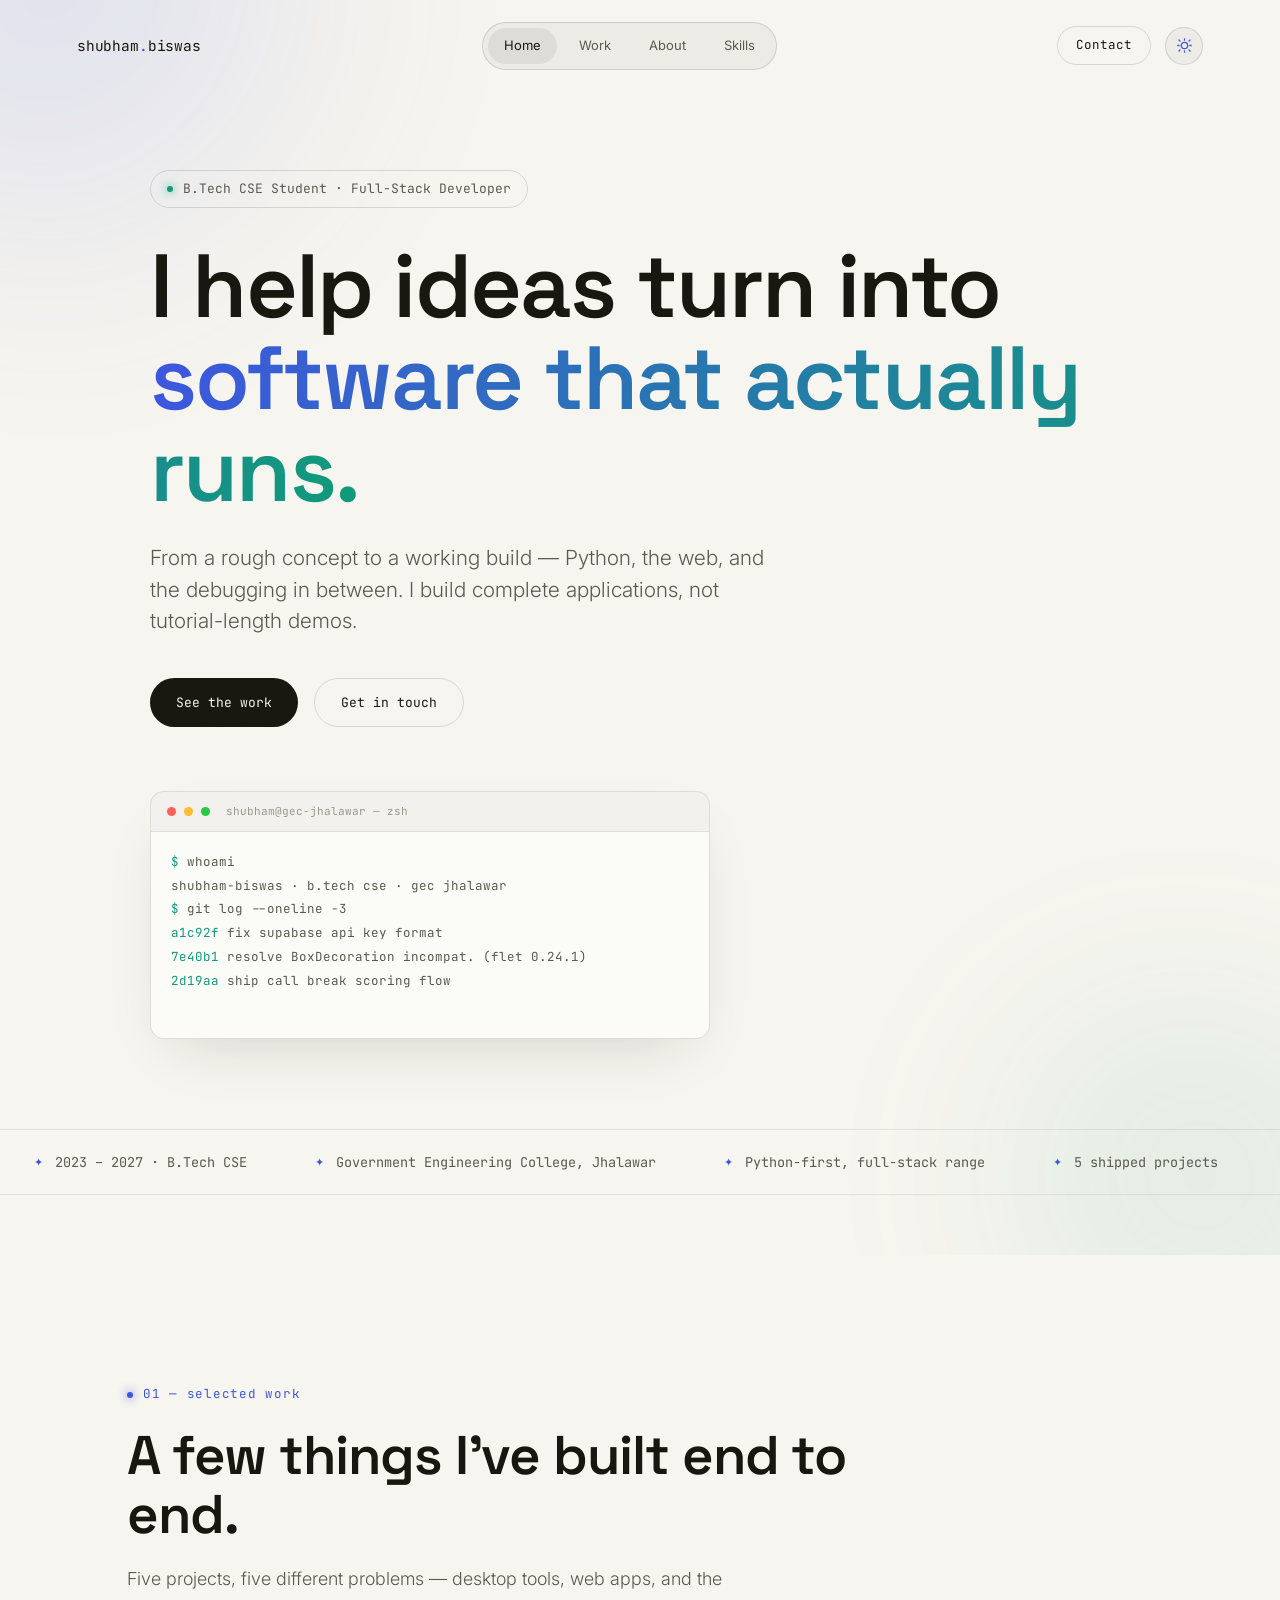
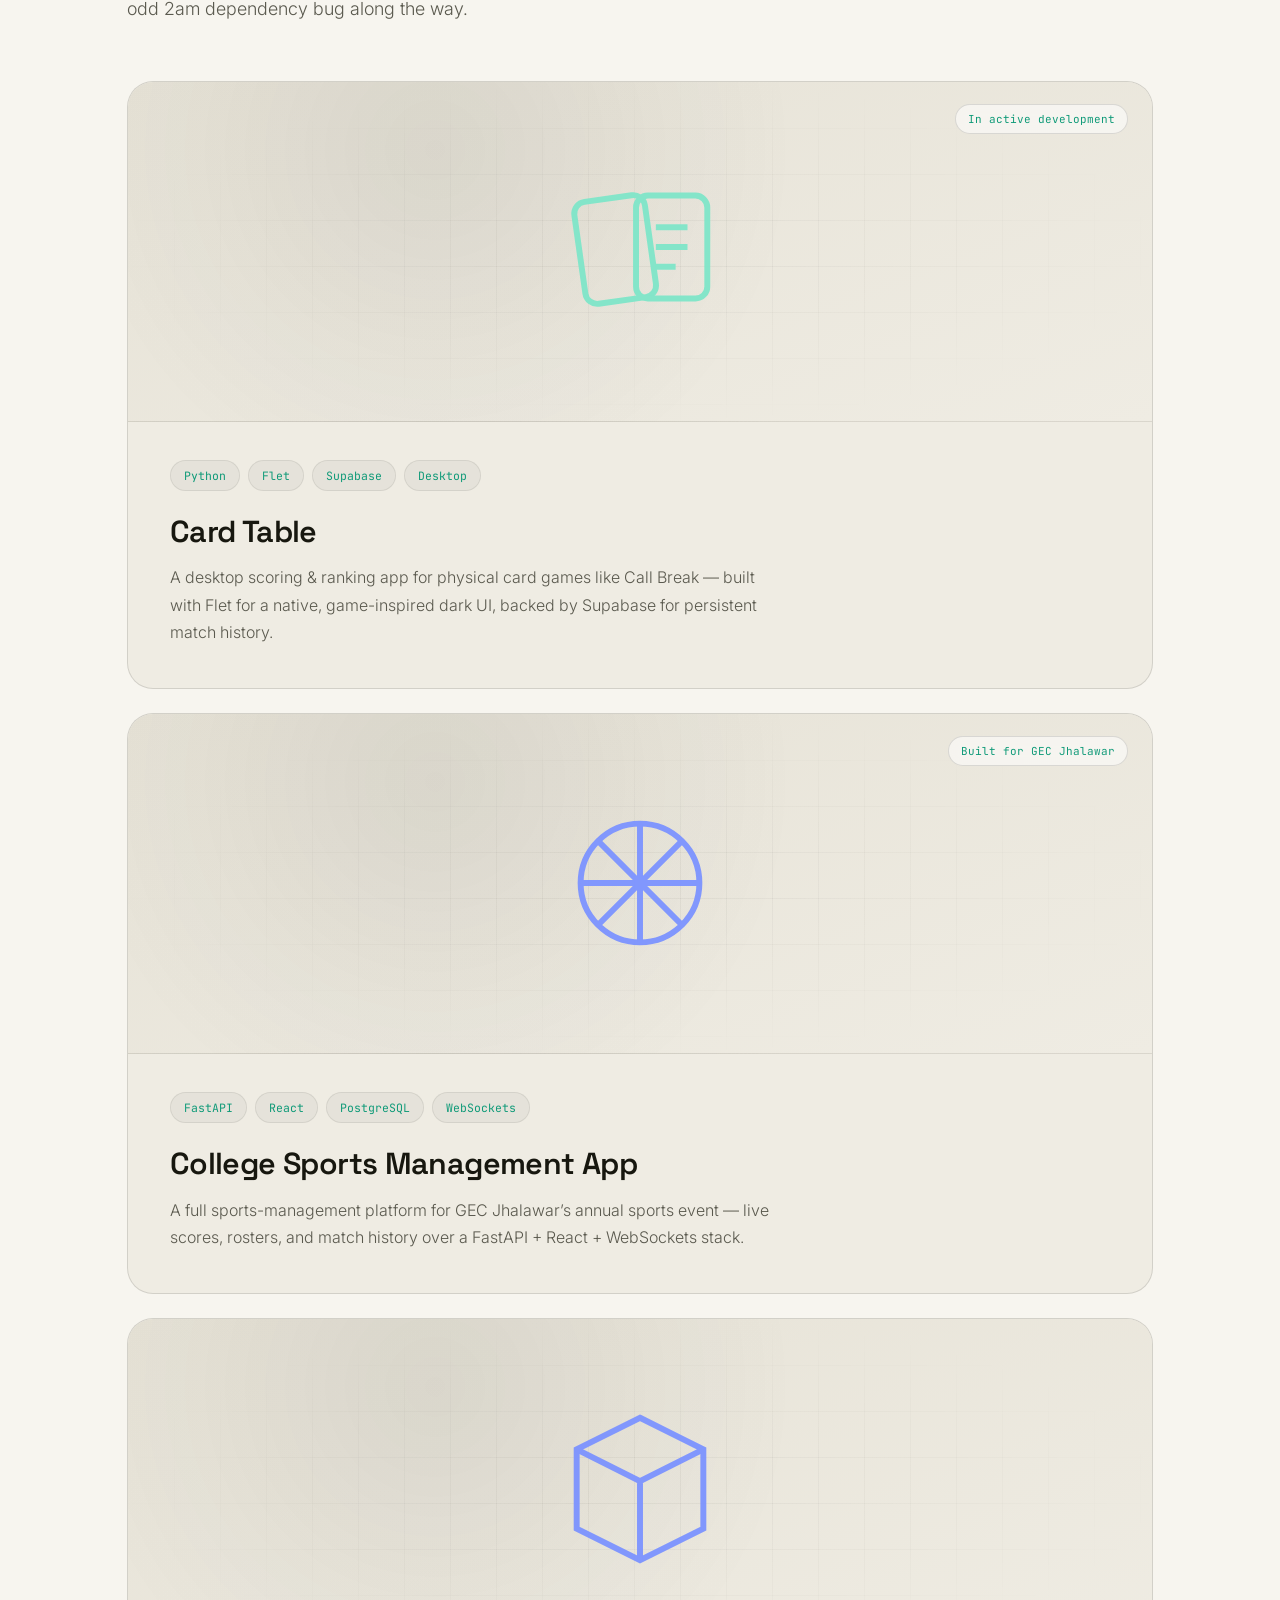
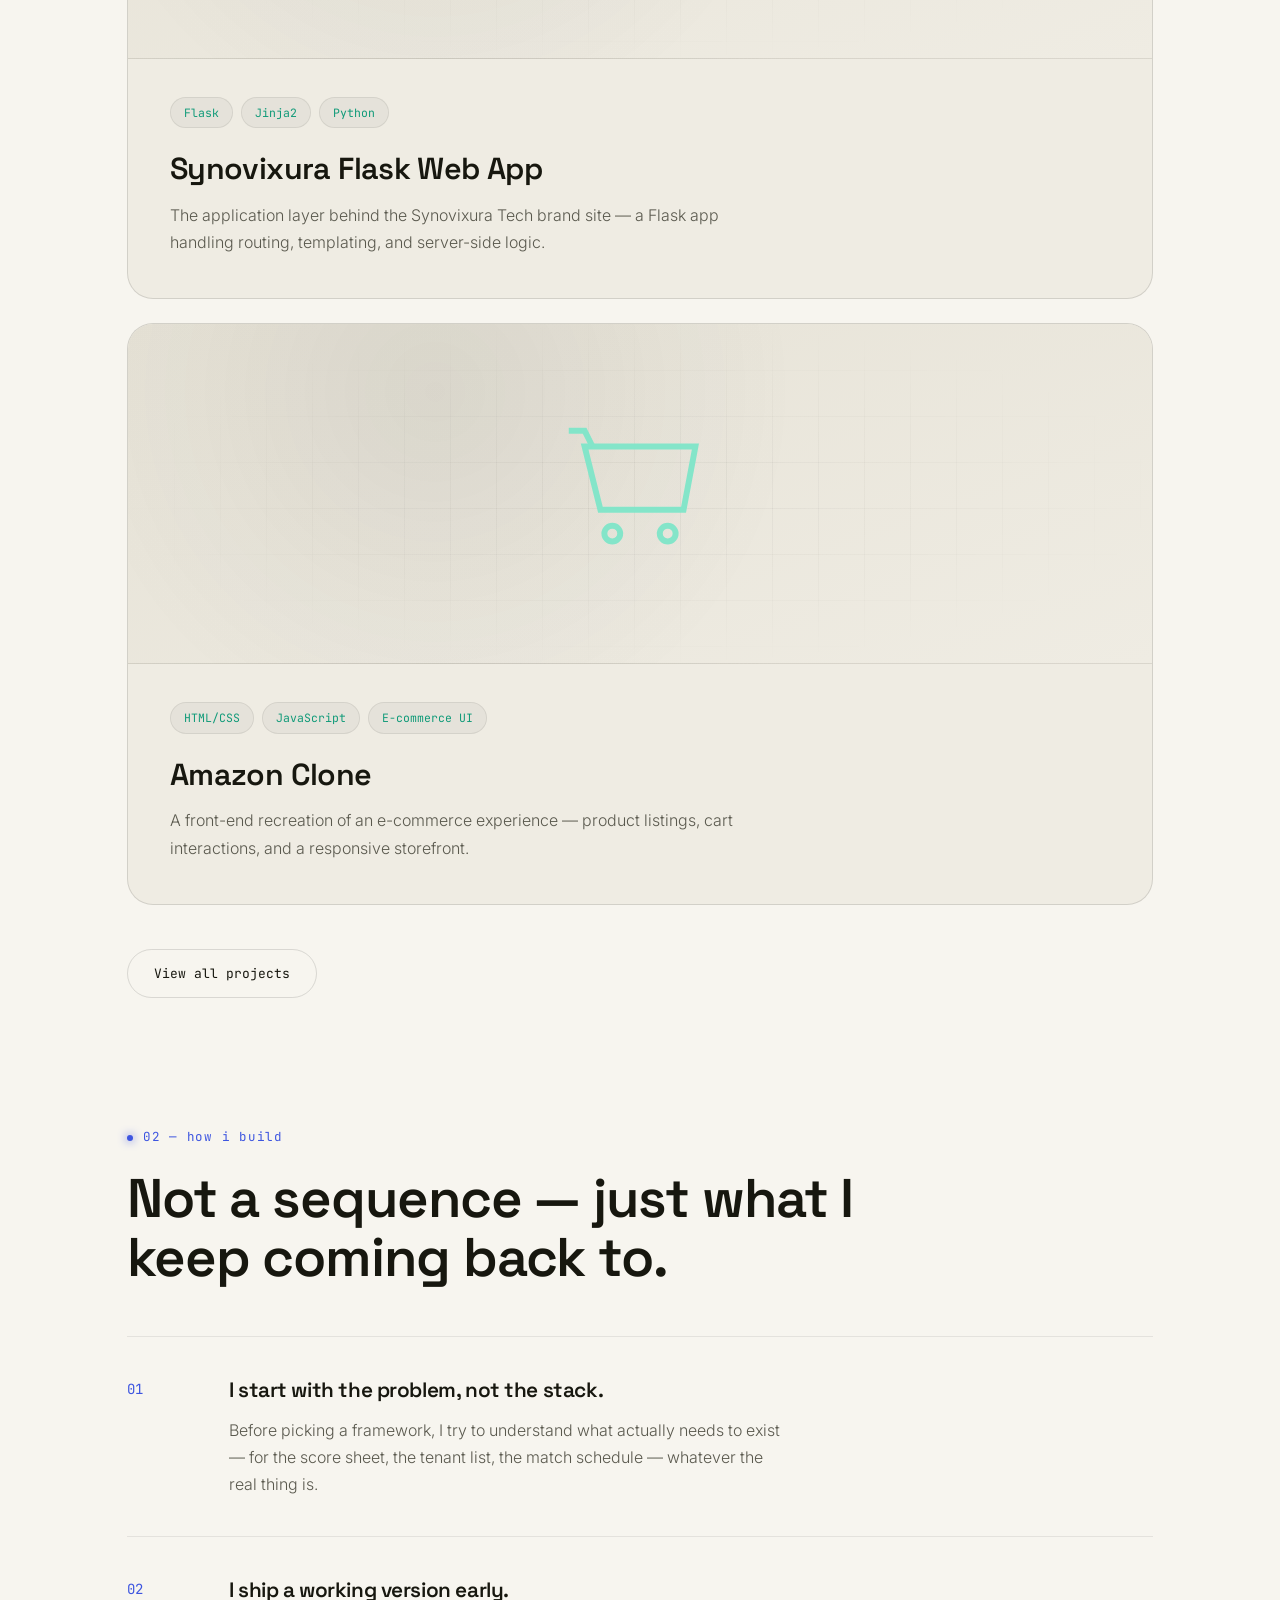
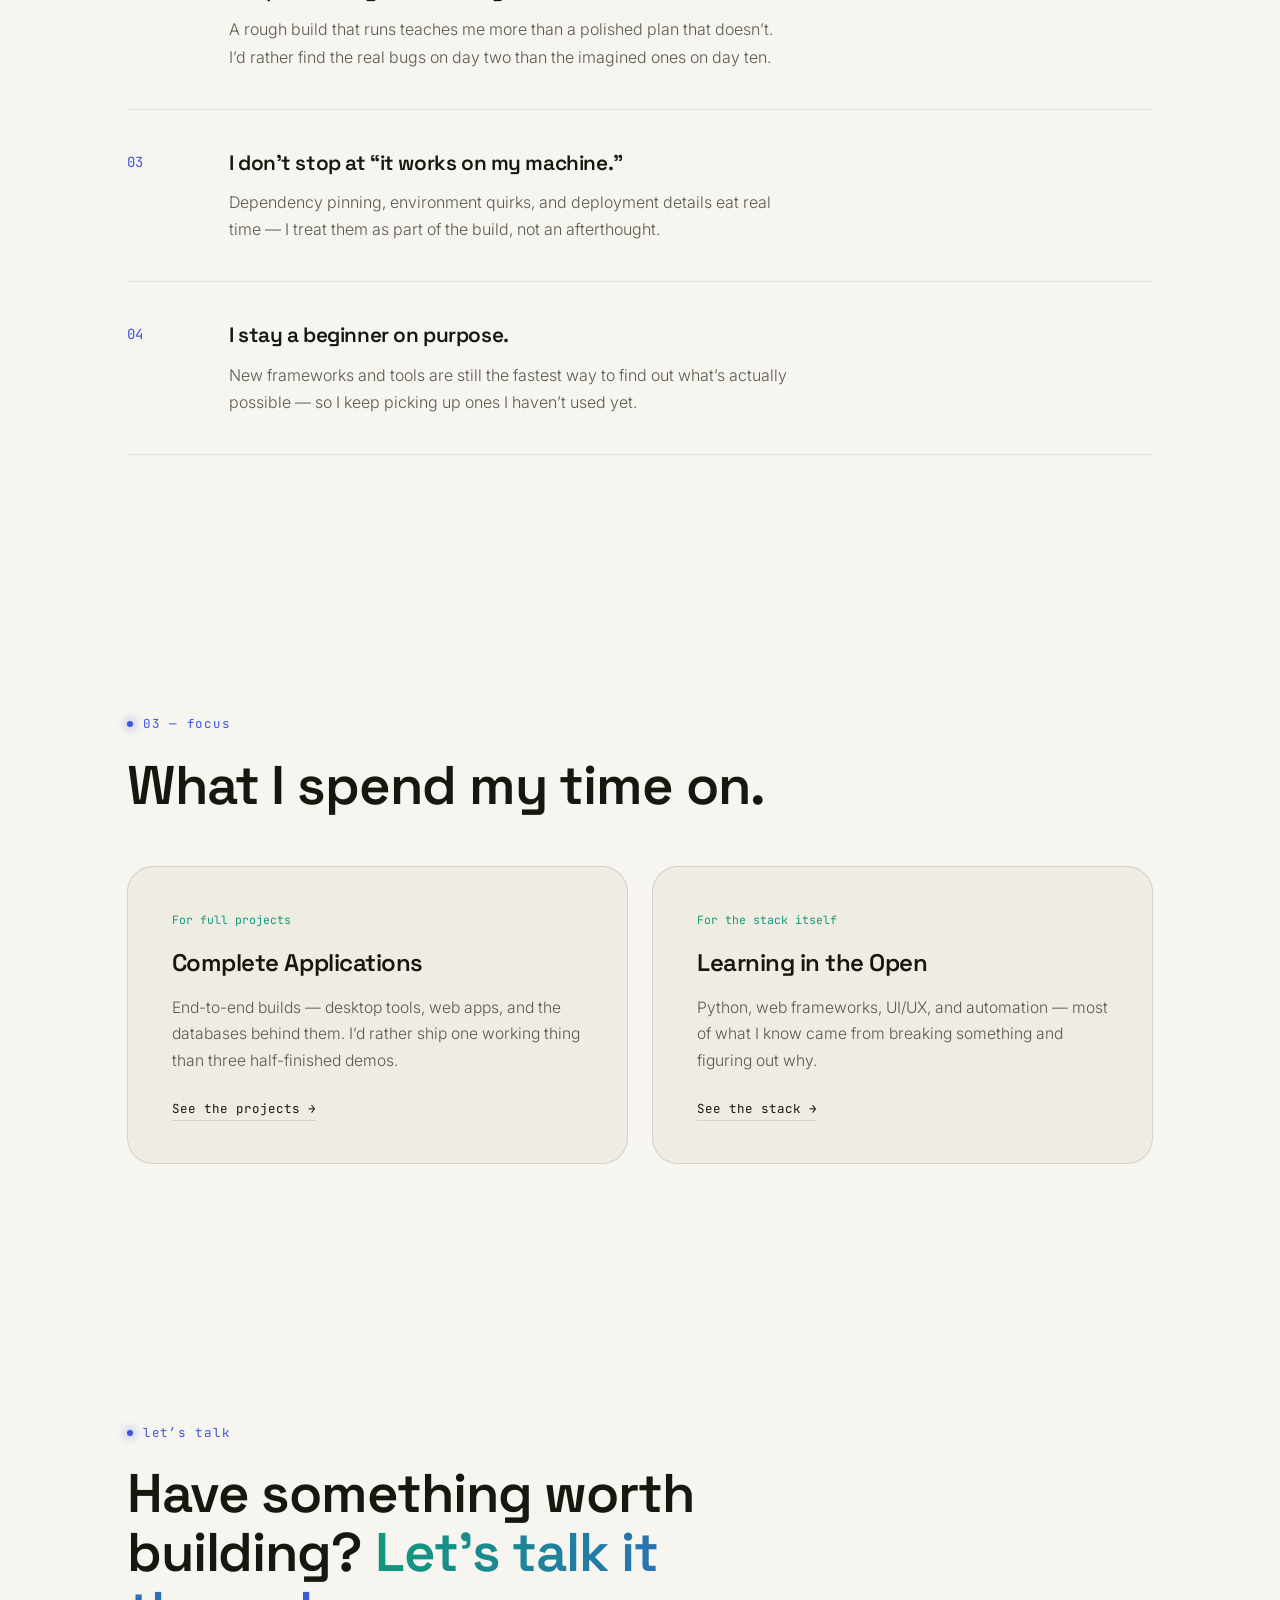
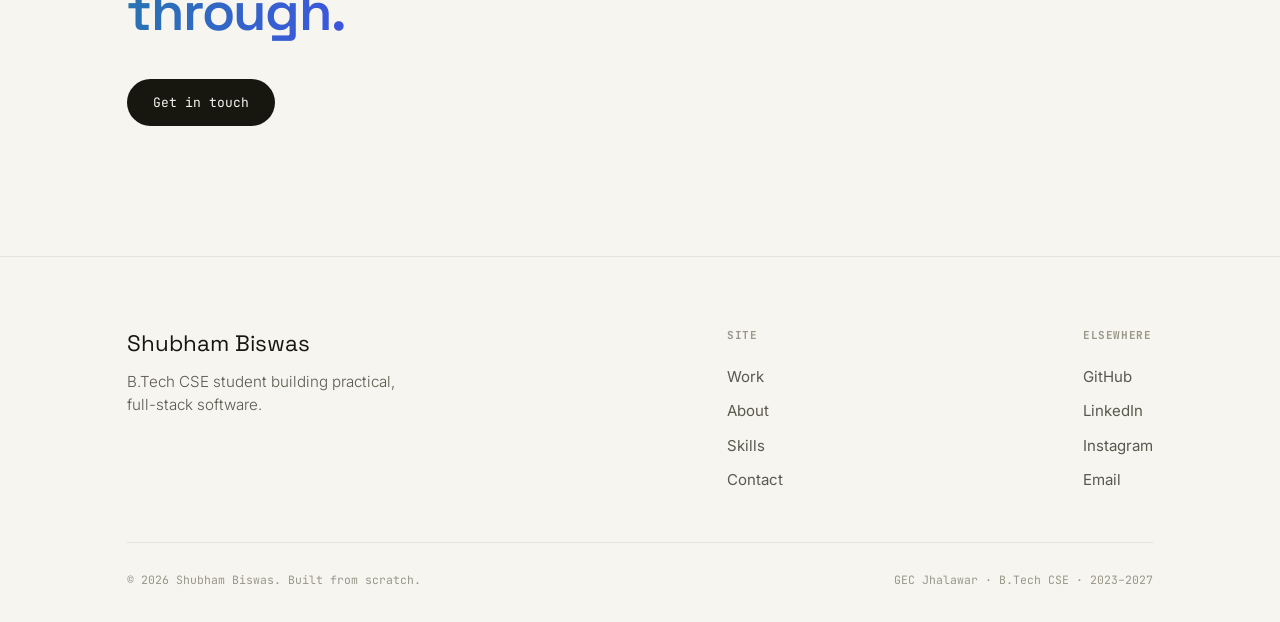
==== commit 7d2df610: "all new changes/files added" ====
--- a/index.html
+++ b/index.html
@@ -1,1242 +1,284 @@
 <!DOCTYPE html>
 <html lang="en">
 <head>
+<script>
+(function(){
+  try{
+    var t = localStorage.getItem('theme');
+    if(!t){ t = window.matchMedia('(prefers-color-scheme: light)').matches ? 'light' : 'dark'; }
+    document.documentElement.setAttribute('data-theme', t);
+  }catch(e){}
+})();
+</script>
 <meta charset="UTF-8">
-<meta name="viewport" content="width=device-width, initial-scale=1.0">
+<meta name="viewport" content="width=device-width, initial-scale=1.0, viewport-fit=cover">
+<meta name="color-scheme" content="dark light">
 <title>Shubham Biswas — Software Developer</title>
-<meta name="description" content="Shubham Biswas — CSE student building practical, full‑stack software. Python, web development, automation.">
-
-<link rel="preconnect" href="https://fonts.googleapis.com">
-<link rel="preconnect" href="https://fonts.gstatic.com" crossorigin>
-<link href="https://fonts.googleapis.com/css2?family=Space+Grotesk:wght@300;400;500;600;700&family=Inter:wght@300;400;500;600&family=JetBrains+Mono:wght@400;500&display=swap" rel="stylesheet">
-
-<style>
-/* ============================================================
-   TOKENS
-============================================================ */
-:root{
-  --bg:            #06070a;
-  --bg-soft:       #0b0d12;
-  --surface:       rgba(255,255,255,0.04);
-  --surface-strong:rgba(255,255,255,0.07);
-  --border:        rgba(255,255,255,0.09);
-  --border-soft:   rgba(255,255,255,0.05);
-  --text:          #f4f4f7;
-  --text-dim:      #9a9ba5;
-  --text-faint:    #5c5d68;
-  --accent:        #6e8bff;   /* indigo-blue — code / signal */
-  --accent-soft:   #6e8bff33;
-  --accent2:       #7fe6c9;   /* mint — sport / energy */
-  --accent2-soft:  #7fe6c933;
-  --radius:        18px;
-
-  --f-display: 'Space Grotesk', 'Inter', sans-serif;
-  --f-body:    'Inter', sans-serif;
-  --f-mono:    'JetBrains Mono', monospace;
-
-  --ease: cubic-bezier(0.16, 1, 0.3, 1);
-}
-
-*{margin:0;padding:0;box-sizing:border-box;}
-html{scroll-behavior:smooth;}
-body{
-  background:var(--bg);
-  color:var(--text);
-  font-family:var(--f-body);
-  overflow-x:hidden;
-  -webkit-font-smoothing:antialiased;
-  line-height:1.5;
-}
-img,svg{display:block;max-width:100%;}
-a{color:inherit;text-decoration:none;}
-ul{list-style:none;}
-button{font:inherit;background:none;border:none;color:inherit;cursor:pointer;}
-
-::selection{background:var(--accent);color:#06070a;}
-
-@media (prefers-reduced-motion: reduce){
-  *{animation-duration:0.01ms !important;animation-iteration-count:1 !important;transition-duration:0.01ms !important;scroll-behavior:auto !important;}
-}
-
-/* focus visibility */
-a:focus-visible, button:focus-visible{
-  outline:2px solid var(--accent);
-  outline-offset:4px;
-  border-radius:4px;
-}
-
-/* ============================================================
-   LAYOUT HELPERS
-============================================================ */
-.section{
-  position:relative;
-  width:100%;
-  padding:160px 8vw;
-}
-.section-inner{
-  max-width:1200px;
-  margin:0 auto;
-}
-.eyebrow{
-  font-family:var(--f-mono);
-  font-size:13px;
-  letter-spacing:0.06em;
-  color:var(--accent);
-  display:flex;
-  align-items:center;
-  gap:10px;
-  margin-bottom:24px;
-  text-transform:lowercase;
-}
-.eyebrow::before{
-  content:'';
-  width:7px;height:7px;
-  border-radius:50%;
-  background:var(--accent);
-  box-shadow:0 0 12px var(--accent);
-}
-h1,h2,h3{
-  font-family:var(--f-display);
-  font-weight:600;
-  letter-spacing:-0.02em;
-  color:var(--text);
-}
-.section-title{
-  font-size:clamp(2.2rem, 5vw, 3.6rem);
-  line-height:1.05;
-  max-width:820px;
-  margin-bottom:22px;
-}
-.section-sub{
-  font-size:clamp(1rem,1.6vw,1.2rem);
-  color:var(--text-dim);
-  max-width:620px;
-  font-weight:300;
-  line-height:1.6;
-}
-
-/* scroll reveal */
-.reveal{
-  opacity:0;
-  transform:translateY(36px);
-  transition:opacity 1s var(--ease), transform 1s var(--ease);
-}
-.reveal.in{opacity:1;transform:translateY(0);}
-.reveal-delay-1{transition-delay:0.08s;}
-.reveal-delay-2{transition-delay:0.16s;}
-.reveal-delay-3{transition-delay:0.24s;}
-
-/* ============================================================
-   NAV
-============================================================ */
-.nav{
-  position:fixed;
-  top:0;left:0;right:0;
-  z-index:1000;
-  padding:20px 6vw;
-  display:flex;
-  align-items:center;
-  justify-content:space-between;
-  transition:background 0.5s var(--ease), backdrop-filter 0.5s var(--ease), border-color 0.5s var(--ease), padding 0.4s var(--ease);
-  border-bottom:1px solid transparent;
-}
-.nav.scrolled{
-  background:rgba(6,7,10,0.6);
-  backdrop-filter:blur(20px) saturate(140%);
-  -webkit-backdrop-filter:blur(20px) saturate(140%);
-  border-bottom:1px solid var(--border-soft);
-  padding:14px 6vw;
-}
-.nav-logo{
-  font-family:var(--f-mono);
-  font-size:15px;
-  font-weight:500;
-  letter-spacing:-0.02em;
-  display:flex;
-  align-items:center;
-  gap:8px;
-}
-.nav-logo .dot{color:var(--accent);}
-.nav-links{
-  display:flex;
-  gap:34px;
-  font-size:13.5px;
-  color:var(--text-dim);
-}
-.nav-links a{
-  position:relative;
-  padding:4px 0;
-  transition:color 0.3s;
-}
-.nav-links a:hover{color:var(--text);}
-.nav-links a::after{
-  content:'';
-  position:absolute;left:0;bottom:-2px;
-  width:0;height:1px;
-  background:var(--accent);
-  transition:width 0.35s var(--ease);
-}
-.nav-links a:hover::after{width:100%;}
-.nav-cta{
-  font-family:var(--f-mono);
-  font-size:12.5px;
-  border:1px solid var(--border);
-  padding:9px 18px;
-  border-radius:100px;
-  transition:all 0.3s var(--ease);
-}
-.nav-cta:hover{
-  background:var(--accent);
-  border-color:var(--accent);
-  color:#06070a;
-}
-.nav-burger{display:none;}
-
-/* ============================================================
-   HERO
-============================================================ */
-.hero{
-  position:relative;
-  min-height:100vh;
-  display:flex;
-  flex-direction:column;
-  align-items:center;
-  justify-content:center;
-  text-align:center;
-  padding:0 6vw;
-  overflow:hidden;
-}
-.hero-bg{
-  position:absolute;
-  inset:0;
-  z-index:0;
-  pointer-events:none;
-}
-.blob{
-  position:absolute;
-  border-radius:50%;
-  filter:blur(90px);
-  opacity:0.55;
-  will-change:transform;
-}
-.blob-1{
-  width:640px;height:640px;
-  background:radial-gradient(circle at 30% 30%, var(--accent), transparent 70%);
-  top:-180px;left:-120px;
-}
-.blob-2{
-  width:520px;height:520px;
-  background:radial-gradient(circle at 60% 40%, var(--accent2), transparent 70%);
-  bottom:-200px;right:-100px;
-  opacity:0.4;
-}
-.grid-overlay{
-  position:absolute;inset:0;
-  background-image:
-    linear-gradient(to right, rgba(255,255,255,0.025) 1px, transparent 1px),
-    linear-gradient(to bottom, rgba(255,255,255,0.025) 1px, transparent 1px);
-  background-size:64px 64px;
-  mask-image:radial-gradient(ellipse 70% 60% at 50% 40%, black 20%, transparent 75%);
-}
-
-.hero-content{position:relative;z-index:2;}
-.hero-eyebrow{
-  font-family:var(--f-mono);
-  font-size:13.5px;
-  color:var(--text-dim);
-  margin-bottom:28px;
-  display:inline-flex;
-  align-items:center;
-  gap:10px;
-  padding:8px 16px;
-  border:1px solid var(--border);
-  border-radius:100px;
-  background:var(--surface);
-  opacity:0;
-  animation:fadeUp 0.9s var(--ease) 0.15s forwards;
-}
-.cursor{
-  display:inline-block;
-  width:7px;height:15px;
-  background:var(--accent2);
-  animation:blink 1.1s steps(1) infinite;
-}
-.hero h1{
-  font-size:clamp(2.6rem, 8vw, 6.4rem);
-  line-height:1.02;
-  font-weight:600;
-  opacity:0;
-  animation:fadeUp 1s var(--ease) 0.3s forwards;
-}
-.hero h1 .accent-text{
-  background:linear-gradient(100deg, var(--accent), var(--accent2));
-  -webkit-background-clip:text;
-  background-clip:text;
-  color:transparent;
-}
-.hero-tagline{
-  margin-top:26px;
-  font-size:clamp(1.05rem, 2vw, 1.4rem);
-  color:var(--text-dim);
-  font-weight:300;
-  max-width:640px;
-  opacity:0;
-  animation:fadeUp 1s var(--ease) 0.5s forwards;
-}
-.hero-actions{
-  margin-top:46px;
-  display:flex;
-  gap:16px;
-  justify-content:center;
-  flex-wrap:wrap;
-  opacity:0;
-  animation:fadeUp 1s var(--ease) 0.68s forwards;
-}
-.btn{
-  font-family:var(--f-mono);
-  font-size:13.5px;
-  padding:14px 28px;
-  border-radius:100px;
-  transition:all 0.35s var(--ease);
-  display:inline-flex;
-  align-items:center;
-  gap:8px;
-}
-.btn-primary{
-  background:var(--text);
-  color:#06070a;
-}
-.btn-primary:hover{
-  background:var(--accent);
-  color:#06070a;
-  transform:translateY(-2px);
-  box-shadow:0 10px 30px -8px var(--accent-soft);
-}
-.btn-ghost{
-  border:1px solid var(--border);
-  color:var(--text);
-}
-.btn-ghost:hover{
-  border-color:var(--accent2);
-  color:var(--accent2);
-  transform:translateY(-2px);
-}
-.scroll-cue{
-  position:absolute;
-  bottom:40px;left:50%;
-  transform:translateX(-50%);
-  display:flex;flex-direction:column;align-items:center;gap:10px;
-  color:var(--text-faint);
-  font-family:var(--f-mono);
-  font-size:11px;
-  letter-spacing:0.1em;
-  z-index:2;
-  opacity:0;
-  animation:fadeUp 1s var(--ease) 1s forwards;
-}
-.scroll-line{
-  width:1px;height:36px;
-  background:linear-gradient(to bottom, var(--text-faint), transparent);
-  animation:scrollLine 2s ease-in-out infinite;
-}
-
-@keyframes fadeUp{
-  from{opacity:0;transform:translateY(22px);}
-  to{opacity:1;transform:translateY(0);}
-}
-@keyframes blink{50%{opacity:0;}}
-@keyframes scrollLine{
-  0%{transform:scaleY(0);transform-origin:top;}
-  50%{transform:scaleY(1);transform-origin:top;}
-  51%{transform-origin:bottom;}
-  100%{transform:scaleY(0);transform-origin:bottom;}
-}
-
-/* ============================================================
-   ABOUT
-============================================================ */
-.about-grid{
-  display:grid;
-  grid-template-columns:1.1fr 0.9fr;
-  gap:80px;
-  align-items:start;
-}
-.about-text p{
-  font-size:1.08rem;
-  color:var(--text-dim);
-  font-weight:300;
-  line-height:1.85;
-  margin-bottom:22px;
-}
-.about-text strong{color:var(--text);font-weight:500;}
-.about-stats{
-  display:grid;
-  grid-template-columns:1fr 1fr;
-  gap:1px;
-  background:var(--border-soft);
-  border:1px solid var(--border-soft);
-  border-radius:var(--radius);
-  overflow:hidden;
-}
-.stat{
-  background:var(--bg-soft);
-  padding:32px 26px;
-}
-.stat-value{
-  font-family:var(--f-display);
-  font-size:2rem;
-  font-weight:600;
-  color:var(--accent2);
-}
-.stat-label{
-  margin-top:8px;
-  font-family:var(--f-mono);
-  font-size:12px;
-  color:var(--text-dim);
-  letter-spacing:0.02em;
-}
-
-/* ============================================================
-   SKILLS
-============================================================ */
-.skills-groups{
-  display:grid;
-  grid-template-columns:repeat(2,1fr);
-  gap:1px;
-  background:var(--border-soft);
-  border:1px solid var(--border-soft);
-  border-radius:var(--radius);
-  overflow:hidden;
-  margin-top:60px;
-}
-.skill-group{
-  background:var(--bg-soft);
-  padding:38px 32px;
-  transition:background 0.4s var(--ease);
-}
-.skill-group:hover{background:var(--surface-strong);}
-.skill-group h3{
-  font-size:1.05rem;
-  font-weight:500;
-  margin-bottom:22px;
-  color:var(--text);
-}
-.skill-group h3 span{
-  color:var(--accent);
-  font-family:var(--f-mono);
-  font-size:0.8rem;
-  margin-right:10px;
-}
-.tag-list{display:flex;flex-wrap:wrap;gap:9px;}
-.tag{
-  font-family:var(--f-mono);
-  font-size:12px;
-  padding:7px 13px;
-  border:1px solid var(--border);
-  border-radius:8px;
-  color:var(--text-dim);
-  transition:all 0.3s var(--ease);
-}
-.tag:hover{
-  border-color:var(--accent2);
-  color:var(--accent2);
-  transform:translateY(-2px);
-}
-
-/* ============================================================
-   PROJECTS
-============================================================ */
-.project-card{
-  position:relative;
-  border:1px solid var(--border);
-  border-radius:24px;
-  padding:60px 52px;
-  margin-bottom:28px;
-  overflow:hidden;
-  background:
-    radial-gradient(700px circle at var(--mx,50%) var(--my,20%), rgba(255,255,255,0.05), transparent 45%),
-    var(--bg-soft);
-  transition:border-color 0.4s var(--ease), transform 0.5s var(--ease);
-}
-.project-card:hover{
-  border-color:var(--border-strong, rgba(255,255,255,0.18));
-  transform:translateY(-4px);
-}
-.project-top{
-  display:flex;
-  justify-content:space-between;
-  align-items:flex-start;
-  gap:40px;
-  flex-wrap:wrap;
-}
-.project-index{
-  font-family:var(--f-mono);
-  font-size:12.5px;
-  color:var(--text-faint);
-  margin-bottom:18px;
-  display:block;
-}
-.project-title{
-  font-size:clamp(1.6rem,3vw,2.3rem);
-  margin-bottom:14px;
-}
-.project-desc{
-  color:var(--text-dim);
-  font-weight:300;
-  font-size:1.02rem;
-  max-width:600px;
-  line-height:1.75;
-  margin-bottom:24px;
-}
-.project-tags{display:flex;flex-wrap:wrap;gap:8px;margin-bottom:8px;}
-.project-tag{
-  font-family:var(--f-mono);
-  font-size:11px;
-  padding:5px 11px;
-  border-radius:6px;
-  background:var(--surface);
-  color:var(--accent2);
-  border:1px solid var(--border-soft);
-}
-.project-visual{
-  flex-shrink:0;
-  width:180px;height:180px;
-  border-radius:20px;
-  border:1px solid var(--border);
-  background:var(--surface);
-  display:flex;
-  align-items:center;
-  justify-content:center;
-  overflow:hidden;
-}
-.project-visual svg{width:64%;height:64%;}
-.project-link-row{
-  margin-top:28px;
-  display:flex;
-  gap:10px;
-  align-items:center;
-  font-family:var(--f-mono);
-  font-size:12.5px;
-  color:var(--text-faint);
-}
-
-/* ============================================================
-   EDUCATION
-============================================================ */
-.edu-timeline{
-  display:flex;
-  flex-direction:column;
-  gap:0;
-}
-.edu-item{
-  display:grid;
-  grid-template-columns:32px 1fr;
-  gap:28px;
-}
-.edu-item-line{
-  display:flex;
-  flex-direction:column;
-  align-items:center;
-}
-.edu-dot{
-  width:14px;height:14px;
-  border-radius:50%;
-  background:var(--bg);
-  border:2px solid var(--accent2);
-  box-shadow:0 0 14px var(--accent2-soft);
-  margin-top:44px;
-  flex-shrink:0;
-}
-.edu-connector{
-  width:1px;
-  flex:1;
-  min-height:60px;
-  background:linear-gradient(to bottom, var(--border), transparent);
-  margin:6px 0;
-}
-.edu-card{
-  border:1px solid var(--border);
-  border-radius:24px;
-  padding:56px;
-  margin-bottom:28px;
-  background:linear-gradient(160deg, var(--surface), transparent 60%), var(--bg-soft);
-  display:grid;
-  grid-template-columns:auto 1fr;
-  gap:48px;
-  align-items:center;
-  transition:border-color 0.4s var(--ease), transform 0.4s var(--ease);
-}
-.edu-card:hover{border-color:var(--border-strong,rgba(255,255,255,0.18));transform:translateY(-2px);}
-.edu-badge{
-  width:96px;height:96px;
-  border-radius:20px;
-  background:var(--surface-strong);
-  border:1px solid var(--border);
-  display:flex;align-items:center;justify-content:center;
-}
-.edu-badge svg{width:44px;height:44px;color:var(--accent);}
-.edu-degree{font-size:1.5rem;margin-bottom:8px;}
-.edu-school{color:var(--accent2);font-family:var(--f-mono);font-size:14px;margin-bottom:16px;}
-.edu-meta{
-  display:flex;
-  gap:28px;
-  flex-wrap:wrap;
-  color:var(--text-dim);
-  font-size:0.92rem;
-  font-weight:300;
-}
-.edu-meta b{color:var(--text);font-weight:500;}
-
-/* ============================================================
-   SPORTS
-============================================================ */
-.sports-grid{
-  display:grid;
-  grid-template-columns:1fr 1fr;
-  gap:28px;
-}
-.sport-card{
-  border:1px solid var(--border);
-  border-radius:24px;
-  padding:48px;
-  min-height:340px;
-  display:flex;
-  flex-direction:column;
-  justify-content:flex-end;
-  position:relative;
-  overflow:hidden;
-  background:var(--bg-soft);
-  transition:transform 0.5s var(--ease), border-color 0.4s;
-}
-.sport-card:hover{transform:translateY(-6px);border-color:var(--border-strong,rgba(255,255,255,0.18));}
-.sport-card h3{font-size:1.6rem;margin-bottom:10px;position:relative;z-index:2;}
-.sport-card p{color:var(--text-dim);font-weight:300;font-size:0.98rem;max-width:340px;position:relative;z-index:2;}
-.sport-glow-1{background:radial-gradient(500px circle at 80% 0%, var(--accent-soft), transparent 60%), var(--bg-soft);}
-.sport-glow-2{background:radial-gradient(500px circle at 80% 0%, var(--accent2-soft), transparent 60%), var(--bg-soft);}
-
-/* ---------- animated sport scenes ---------- */
-.sport-scene{
-  position:absolute;
-  inset:0;
-  pointer-events:none;
-  z-index:1;
-}
-.player-figure{
-  position:absolute;
-  bottom:26px;
-  right:56px;
-  width:76px;height:108px;
-  opacity:0.9;
-}
-
-/* volleyball: ball flies in toward the player then gets bumped away, looping */
-.volleyball-ball{
-  position:absolute;
-  width:22px;height:22px;
-  border-radius:50%;
-  top:34px;right:70px;
-  background:radial-gradient(circle at 32% 28%, #fff, #6e8bff 55%, #33449c 100%);
-  box-shadow:0 0 20px rgba(110,139,255,0.55);
-  animation:volleyFly 3.4s cubic-bezier(.45,0,.4,1) infinite;
-}
-.volleyball-trail{
-  position:absolute;
-  width:36px;height:4px;
-  top:44px;right:78px;
-  border-radius:4px;
-  background:linear-gradient(to left, rgba(110,139,255,0.35), transparent);
-  animation:volleyTrail 3.4s cubic-bezier(.45,0,.4,1) infinite;
-}
-@keyframes volleyFly{
-  0%   { transform:translate(110px,-90px) scale(0.35); opacity:0; }
-  12%  { opacity:1; }
-  56%  { transform:translate(-6px,58px) scale(1.25); }
-  64%  { transform:translate(-18px,50px) scale(1.15); }
-  100% { transform:translate(110px,-90px) scale(0.35); opacity:0; }
-}
-@keyframes volleyTrail{
-  0%,10%{opacity:0;}
-  20%{opacity:0.7;}
-  56%{opacity:0.5;}
-  70%,100%{opacity:0;}
-}
-.v-arms{
-  transform-origin:36px 30px;
-  animation:volleyBump 3.4s cubic-bezier(.45,0,.4,1) infinite;
-}
-@keyframes volleyBump{
-  0%,48%   { transform:rotate(0deg) translateY(0); }
-  58%      { transform:rotate(-22deg) translateY(-6px); }
-  68%      { transform:rotate(-8deg) translateY(-2px); }
-  100%     { transform:rotate(0deg) translateY(0); }
-}
-
-/* table tennis: ball rallies in, player swings the paddle to return it */
-.tt-player{right:40px;bottom:22px;}
-.tt-ball{
-  position:absolute;
-  width:14px;height:14px;
-  border-radius:50%;
-  top:60px;right:130px;
-  background:radial-gradient(circle at 32% 28%, #fff, #7fe6c9 60%, #2f8f79 100%);
-  box-shadow:0 0 14px rgba(127,230,201,0.6);
-  animation:ttRally 2.3s cubic-bezier(.5,0,.5,1) infinite;
-}
-@keyframes ttRally{
-  0%   { transform:translate(120px,-6px) scale(0.7); opacity:0.85; }
-  42%  { transform:translate(18px,10px) scale(1.05); }
-  50%  { transform:translate(2px,14px) scale(1.15); }
-  58%  { transform:translate(22px,4px) scale(1.05); }
-  100% { transform:translate(120px,-6px) scale(0.7); opacity:0.85; }
-}
-.tt-arm{
-  transform-origin:30px 30px;
-  animation:paddleSwing 2.3s cubic-bezier(.5,0,.5,1) infinite;
-}
-@keyframes paddleSwing{
-  0%,38%  { transform:rotate(10deg); }
-  50%     { transform:rotate(-26deg); }
-  62%     { transform:rotate(-6deg); }
-  100%    { transform:rotate(10deg); }
-}
-
-@media (prefers-reduced-motion: reduce){
-  .volleyball-ball,.volleyball-trail,.v-arms,.tt-ball,.tt-arm{animation:none;}
-}
-
-/* ============================================================
-   CONTACT
-============================================================ */
-.contact-section{
-  text-align:center;
-  padding-bottom:120px;
-}
-.contact-title{
-  font-size:clamp(2.4rem,6vw,4.6rem);
-  line-height:1.05;
-  max-width:900px;
-  margin:0 auto 26px;
-}
-.contact-title .accent-text{
-  background:linear-gradient(100deg, var(--accent2), var(--accent));
-  -webkit-background-clip:text;background-clip:text;color:transparent;
-}
-.contact-actions{
-  display:flex;justify-content:center;gap:16px;margin-top:44px;flex-wrap:wrap;
-}
-.contact-links{
-  margin-top:70px;
-  display:flex;
-  justify-content:center;
-  gap:40px;
-  flex-wrap:wrap;
-  font-family:var(--f-mono);
-  font-size:13.5px;
-}
-.contact-links a{
-  color:var(--text-dim);
-  display:inline-flex;
-  align-items:center;
-  gap:8px;
-  padding-bottom:4px;
-  border-bottom:1px solid transparent;
-  transition:all 0.3s;
-}
-.contact-links a:hover{color:var(--accent2);border-color:var(--accent2);}
-
-.footer{
-  border-top:1px solid var(--border-soft);
-  padding:36px 6vw;
-  display:flex;
-  justify-content:space-between;
-  align-items:center;
-  flex-wrap:wrap;
-  gap:16px;
-  font-family:var(--f-mono);
-  font-size:12px;
-  color:var(--text-faint);
-}
-
-/* ============================================================
-   RESPONSIVE
-============================================================ */
-@media (max-width:900px){
-  .section{padding:110px 7vw;}
-  .about-grid{grid-template-columns:1fr;gap:44px;}
-  .skills-groups{grid-template-columns:1fr;}
-  .sports-grid{grid-template-columns:1fr;}
-  .edu-card{grid-template-columns:1fr;text-align:left;padding:40px;}
-  .edu-item{grid-template-columns:20px 1fr;gap:16px;}
-  .edu-dot{margin-top:34px;width:11px;height:11px;}
-  .project-card{padding:40px 28px;}
-  .project-visual{width:110px;height:110px;}
-  .nav-links{display:none;}
-}
-@media (max-width:520px){
-  .project-top{flex-direction:column-reverse;}
-  .project-visual{width:80px;height:80px;}
-  .about-stats{grid-template-columns:1fr;}
-}
-</style>
+<meta name="description" content="Shubham Biswas — B.Tech CSE student building practical, full-stack software. Python-first, from idea to shipped product.">
+<meta name="theme-color" content="#141412">
+<link rel="stylesheet" href="styles.css">
 </head>
 <body>
 
+<a href="#main" class="mono" style="position:absolute;left:-9999px;top:0;">Skip to main content</a>
+
 <nav class="nav" id="nav">
-  <a href="#top" class="nav-logo">Shubham<span class="dot">.</span>dev</a>
-  <ul class="nav-links">
-    <li><a href="#about">About</a></li>
-    <li><a href="#skills">Skills</a></li>
-    <li><a href="#work">Work</a></li>
-    <li><a href="#education">Education</a></li>
-    <li><a href="#sports">Sports</a></li>
-  </ul>
-  <a href="#contact" class="nav-cta">Get in touch</a>
+  <a href="index.html" class="nav-logo">shubham<span class="dot">.</span>biswas</a>
+  <div class="nav-center">
+    <a href="index.html" class="active">Home</a>
+    <a href="work.html">Work</a>
+    <a href="about.html">About</a>
+    <a href="skills.html">Skills</a>
+  </div>
+  <div class="nav-right">
+    <a href="contact.html" class="nav-cta">Contact</a>
+    <button class="theme-toggle" id="themeToggle" aria-label="Toggle light and dark theme" aria-pressed="false">
+      <svg class="icon-moon" viewBox="0 0 24 24" fill="none" stroke="currentColor" stroke-width="1.8" stroke-linecap="round" stroke-linejoin="round"><path d="M21 12.79A9 9 0 1111.21 3 7 7 0 0021 12.79z"/></svg>
+      <svg class="icon-sun" viewBox="0 0 24 24" fill="none" stroke="currentColor" stroke-width="1.8" stroke-linecap="round" stroke-linejoin="round"><circle cx="12" cy="12" r="4.5"/><path d="M12 2.5v2M12 19.5v2M4.2 4.2l1.4 1.4M18.4 18.4l1.4 1.4M2.5 12h2M19.5 12h2M4.2 19.8l1.4-1.4M18.4 5.6l1.4-1.4"/></svg>
+    </button>
+    <div class="nav-burger" id="burger"><span></span><span></span><span></span></div>
+  </div>
 </nav>
 
-<!-- ============================================================
-     HERO
-============================================================ -->
-<header class="hero" id="top">
-  <div class="hero-bg">
-    <div class="blob blob-1" id="blob1"></div>
-    <div class="blob blob-2" id="blob2"></div>
-    <div class="grid-overlay"></div>
-  </div>
-  <div class="hero-content">
-    <div class="hero-eyebrow">
-      <span class="cursor"></span> available for internships &amp; freelance projects
-    </div>
-    <h1>Hi, I&rsquo;m <span class="accent-text">Shubham Biswas.</span><br>I build software that ships.</h1>
-    <p class="hero-tagline">CSE student turning ideas into real, working applications — across Python, the web, and everything in between.</p>
-    <div class="hero-actions">
-      <a href="#work" class="btn btn-primary">View projects</a>
-      <a href="#contact" class="btn btn-ghost">Contact me</a>
-    </div>
-  </div>
-  <div class="scroll-cue"><span>scroll</span><div class="scroll-line"></div></div>
+<div class="mobile-menu" id="mobileMenu">
+  <a href="index.html" class="active">Home</a>
+  <a href="work.html">Work</a>
+  <a href="about.html">About</a>
+  <a href="skills.html">Skills</a>
+  <a href="contact.html">Contact</a>
+</div>
+
+<main id="main">
+
+<!-- ============================================================
+     HOME HERO
+============================================================ -->
+<header class="home-hero">
+  <div class="home-hero-bg">
+    <div class="hh-blob hh-blob-1" id="hhBlob1"></div>
+    <div class="hh-blob hh-blob-2" id="hhBlob2"></div>
+  </div>
+  <div class="wrap home-hero-inner">
+    <div class="hh-kicker"><span class="dot2"></span> B.Tech CSE Student &middot; Full-Stack Developer</div>
+    <h1>I help ideas turn into <span class="accent-text">software that actually runs.</span></h1>
+    <p class="hh-sub">From a rough concept to a working build — Python, the web, and the debugging in between. I build complete applications, not tutorial-length demos.</p>
+    <div class="hh-actions">
+      <a href="work.html" class="btn btn-primary">See the work</a>
+      <a href="contact.html" class="btn btn-ghost">Get in touch</a>
+    </div>
+
+    <div class="terminal">
+      <div class="terminal-bar">
+        <div class="terminal-dot"></div><div class="terminal-dot"></div><div class="terminal-dot"></div>
+        <span class="terminal-title">shubham@gec-jhalawar — zsh</span>
+      </div>
+      <div class="terminal-body mono" id="terminalBody"></div>
+    </div>
+  </div>
+
+  <div class="ticker-wrap">
+    <div class="ticker-track mono">
+      <span class="ticker-item">2023 &ndash; 2027 &middot; B.Tech CSE</span>
+      <span class="ticker-item">Government Engineering College, Jhalawar</span>
+      <span class="ticker-item">Python-first, full-stack range</span>
+      <span class="ticker-item">5 shipped projects</span>
+      <span class="ticker-item">Volleyball &amp; table tennis</span>
+      <span class="ticker-item">2023 &ndash; 2027 &middot; B.Tech CSE</span>
+      <span class="ticker-item">Government Engineering College, Jhalawar</span>
+      <span class="ticker-item">Python-first, full-stack range</span>
+      <span class="ticker-item">5 shipped projects</span>
+      <span class="ticker-item">Volleyball &amp; table tennis</span>
+    </div>
+  </div>
 </header>
 
 <!-- ============================================================
-     ABOUT
-============================================================ -->
-<section class="section" id="about">
-  <div class="section-inner">
-    <div class="eyebrow">01 — about</div>
-    <h2 class="section-title reveal">Practical software, built to work.</h2>
-    <div class="about-grid" style="margin-top:64px;">
-      <div class="about-text reveal">
-        <p>I&rsquo;m a <strong>B.Tech Computer Science student</strong> at Government Engineering College, Jhalawar, currently in the 2023&ndash;2027 batch. Most of what I build starts as a genuine problem I want to solve — not a tutorial exercise — which is why I gravitate toward complete, deployable applications rather than half-finished demos.</p>
-        <p>My focus sits across <strong>Python development, web development, and software engineering</strong> more broadly — from backend APIs and databases to the interfaces people actually interact with. I enjoy the full loop: figuring out the right architecture, writing the code, fixing the inevitable bugs, and getting something real into someone&rsquo;s hands.</p>
-        <p>I&rsquo;m equally interested in <strong>UI/UX and automation</strong> — making tools feel considered, and making repetitive work disappear. New technologies, frameworks, and problem spaces are what keep the work interesting, and I try to stay a beginner often enough to keep learning.</p>
-      </div>
-      <div class="about-stats reveal reveal-delay-1">
-        <div class="stat">
-          <div class="stat-value">2023&ndash;27</div>
-          <div class="stat-label">B.TECH CSE BATCH</div>
-        </div>
-        <div class="stat">
-          <div class="stat-value">6+</div>
-          <div class="stat-label">SHIPPED PROJECTS</div>
-        </div>
-        <div class="stat">
-          <div class="stat-value">Python</div>
-          <div class="stat-label">PRIMARY LANGUAGE</div>
-        </div>
-        <div class="stat">
-          <div class="stat-value">Full&#8209;stack</div>
-          <div class="stat-label">WORKING SCOPE</div>
-        </div>
-      </div>
-    </div>
-  </div>
-</section>
-
-<!-- ============================================================
-     SKILLS
-============================================================ -->
-<section class="section" id="skills">
-  <div class="section-inner">
-    <div class="eyebrow">02 — skills</div>
-    <h2 class="section-title reveal">Tools I reach for.</h2>
-    <p class="section-sub reveal">A working stack shaped by shipping real projects, not just coursework.</p>
-
-    <div class="skills-groups">
-      <div class="skill-group reveal">
-        <h3><span>01</span>Languages</h3>
-        <div class="tag-list">
-          <span class="tag">Python</span>
-          <span class="tag">JavaScript</span>
-          <span class="tag">Java</span>
-          <span class="tag">C</span>
-          <span class="tag">HTML5</span>
-          <span class="tag">CSS3</span>
-        </div>
-      </div>
-      <div class="skill-group reveal reveal-delay-1">
-        <h3><span>02</span>Web &amp; Frameworks</h3>
-        <div class="tag-list">
-          <span class="tag">Flask</span>
-          <span class="tag">FastAPI</span>
-          <span class="tag">React</span>
-          <span class="tag">REST APIs</span>
-          <span class="tag">WebSockets</span>
-        </div>
-      </div>
-      <div class="skill-group reveal reveal-delay-2">
-        <h3><span>03</span>Data &amp; Tooling</h3>
-        <div class="tag-list">
-          <span class="tag">PostgreSQL</span>
-          <span class="tag">Supabase</span>
-          <span class="tag">Flet</span>
-          <span class="tag">Docker</span>
-          <span class="tag">Git / GitHub</span>
-          <span class="tag">Automation</span>
-        </div>
-      </div>
-      <div class="skill-group reveal reveal-delay-3">
-        <h3><span>04</span>Editing</h3>
-        <div class="tag-list">
-          <span class="tag">Adobe Premiere Pro</span>
-          <span class="tag">Adobe Photoshop</span>
-          <span class="tag">DaVinci Resolve</span>
-        </div>
-      </div>
-    </div>
-  </div>
-</section>
-
-<!-- ============================================================
-     PROJECTS
+     SELECTED WORK
 ============================================================ -->
 <section class="section" id="work">
-  <div class="section-inner">
-    <div class="eyebrow">03 — selected work</div>
-    <h2 class="section-title reveal">Featured projects.</h2>
-    <p class="section-sub reveal">Five applications, five different problems — from scoring card games to managing college sports events.</p>
-
-    <div style="margin-top:70px;">
-
-      <!-- Project 1 -->
-      <div class="project-card reveal" data-tilt>
-        <div class="project-top">
-          <div>
-            <span class="project-index">Project 01</span>
-            <h3 class="project-title">Synovixura Flask Web App</h3>
-            <p class="project-desc">The application layer behind Synovixura — a Flask-based web app handling routing, templating, and server-side logic, built to extend the brand site into a functional product surface.</p>
-            <div class="project-tags">
-              <span class="project-tag">Flask</span>
-              <span class="project-tag">Jinja2</span>
-              <span class="project-tag">Python</span>
-            </div>
+  <div class="wrap">
+    <div class="eyebrow">01 — selected work</div>
+    <h2 class="section-title reveal">A few things I&rsquo;ve built end to end.</h2>
+    <p class="section-sub reveal">Five projects, five different problems — desktop tools, web apps, and the odd 2am dependency bug along the way.</p>
+
+    <div class="work-list" style="margin-top:56px;">
+
+      <a href="work-cardtable.html" class="work-card reveal" data-glow>
+        <div class="work-visual">
+          <div class="grid-overlay"></div>
+          <span class="work-status mono">In active development</span>
+          <svg viewBox="0 0 48 48" fill="none" stroke="#7fe6c9" stroke-width="1.5"><rect x="7" y="12" width="18" height="26" rx="3" transform="rotate(-8 7 12)"/><rect x="23" y="10" width="18" height="26" rx="3"/><path d="M28 18h8M28 23h8M28 28h5"/></svg>
+        </div>
+        <div class="work-body">
+          <div class="work-tags">
+            <span class="pill">Python</span><span class="pill">Flet</span><span class="pill">Supabase</span><span class="pill">Desktop</span>
           </div>
-          <div class="project-visual">
-            <svg viewBox="0 0 48 48" fill="none" stroke="#6e8bff" stroke-width="1.6"><path d="M24 6l16 8v20l-16 8-16-8V14z"/><path d="M8 14l16 8 16-8M24 22v20"/></svg>
+          <h3 class="work-title">Card Table
+            <svg viewBox="0 0 24 24" fill="none" stroke="currentColor" stroke-width="2"><path d="M5 12h14M13 6l6 6-6 6"/></svg>
+          </h3>
+          <p class="work-desc">A desktop scoring &amp; ranking app for physical card games like Call Break — built with Flet for a native, game-inspired dark UI, backed by Supabase for persistent match history.</p>
+        </div>
+      </a>
+
+      <a href="work-sports.html" class="work-card reveal reveal-d1" data-glow>
+        <div class="work-visual">
+          <div class="grid-overlay"></div>
+          <span class="work-status mono">Built for GEC Jhalawar</span>
+          <svg viewBox="0 0 48 48" fill="none" stroke="#7c93ff" stroke-width="1.5"><circle cx="24" cy="24" r="15"/><path d="M24 9v30M9 24h30M13 13l22 22M35 13L13 35"/></svg>
+        </div>
+        <div class="work-body">
+          <div class="work-tags">
+            <span class="pill">FastAPI</span><span class="pill">React</span><span class="pill">PostgreSQL</span><span class="pill">WebSockets</span>
           </div>
-        </div>
-        <div class="project-link-row">→ server-rendered &nbsp;·&nbsp; modular routes</div>
-      </div>
-
-      <!-- Project 3 -->
-      <div class="project-card reveal" data-tilt>
-        <div class="project-top">
-          <div>
-            <span class="project-index">Project 02</span>
-            <h3 class="project-title">Card Table — Card Game Tracker</h3>
-            <p class="project-desc">A desktop app for scoring and tracking physical card games in real time, starting with Call Break. Built with Flet for a native, dark, game-inspired interface, and Supabase for persistent scores, rankings, and match history.</p>
-            <div class="project-tags">
-              <span class="project-tag">Python</span>
-              <span class="project-tag">Flet</span>
-              <span class="project-tag">Supabase</span>
-              <span class="project-tag">Desktop</span>
-            </div>
-          </div>
-          <div class="project-visual">
-            <svg viewBox="0 0 48 48" fill="none" stroke="#7fe6c9" stroke-width="1.6"><rect x="7" y="12" width="18" height="26" rx="3" transform="rotate(-8 7 12)"/><rect x="23" y="10" width="18" height="26" rx="3"/><path d="M28 18h8M28 23h8M28 28h5"/></svg>
-          </div>
-        </div>
-        <div class="project-link-row">→ real-time scoring &nbsp;·&nbsp; dark gaming UI &nbsp;·&nbsp; in active development</div>
-      </div>
-
-      <!-- Project 4 -->
-      <div class="project-card reveal" data-tilt>
-        <div class="project-top">
-          <div>
-            <span class="project-index">Project 03</span>
-            <h3 class="project-title">Amazon Clone</h3>
-            <p class="project-desc">A front-end recreation of an e-commerce experience — product listings, cart interactions, and a responsive storefront layout — built to practise real-world UI patterns at scale.</p>
-            <div class="project-tags">
-              <span class="project-tag">HTML/CSS</span>
-              <span class="project-tag">JavaScript</span>
-              <span class="project-tag">E-commerce UI</span>
-            </div>
-          </div>
-          <div class="project-visual">
-            <svg viewBox="0 0 48 48" fill="none" stroke="#6e8bff" stroke-width="1.6"><path d="M10 12h28l-3 16H14z"/><circle cx="17" cy="34" r="2"/><circle cx="31" cy="34" r="2"/><path d="M6 8h4l2 4"/></svg>
-          </div>
-        </div>
-        <div class="project-link-row">→ responsive layout &nbsp;·&nbsp; cart logic &nbsp;·&nbsp; UI clone</div>
-      </div>
-
-      <!-- Project 5 -->
-      <div class="project-card reveal" data-tilt>
-        <div class="project-top">
-          <div>
-            <span class="project-index">Project 04</span>
-            <h3 class="project-title">PG Rental Management System</h3>
-            <p class="project-desc">A property and tenant management system for PG (paying-guest) accommodations — handling rooms, tenants, rent cycles, and records in one structured application.</p>
-            <div class="project-tags">
-              <span class="project-tag">Python</span>
-              <span class="project-tag">Database Design</span>
-              <span class="project-tag">CRUD</span>
-            </div>
-          </div>
-          <div class="project-visual">
-            <svg viewBox="0 0 48 48" fill="none" stroke="#7fe6c9" stroke-width="1.6"><path d="M8 22L24 8l16 14"/><path d="M12 20v18h24V20"/><rect x="20" y="28" width="8" height="10"/></svg>
-          </div>
-        </div>
-        <div class="project-link-row">→ tenant records &nbsp;·&nbsp; rent tracking &nbsp;·&nbsp; structured data</div>
-      </div>
-
-      <!-- Project 6 -->
-      <div class="project-card reveal" data-tilt>
-        <div class="project-top">
-          <div>
-            <span class="project-index">Project 05</span>
-            <h3 class="project-title">College Sports Management App</h3>
-            <p class="project-desc">A full sports-management platform built for GEC Jhalawar's annual sports event — live scores, match history, rosters, and admin tooling, architected with a FastAPI backend, React front end, and real-time updates over WebSockets.</p>
-            <div class="project-tags">
-              <span class="project-tag">FastAPI</span>
-              <span class="project-tag">React</span>
-              <span class="project-tag">PostgreSQL</span>
-              <span class="project-tag">WebSockets</span>
-              <span class="project-tag">Docker</span>
-            </div>
-          </div>
-          <div class="project-visual">
-            <svg viewBox="0 0 48 48" fill="none" stroke="#6e8bff" stroke-width="1.6"><circle cx="24" cy="24" r="15"/><path d="M24 9v30M9 24h30M13 13l22 22M35 13L13 35"/></svg>
-          </div>
-        </div>
-        <div class="project-link-row">→ live scoring &nbsp;·&nbsp; built for GEC Jhalawar 2026&ndash;27</div>
-      </div>
-
-    </div>
-  </div>
-</section>
-
-<!-- ============================================================
-     EDUCATION
-============================================================ -->
-<section class="section" id="education">
-  <div class="section-inner">
-    <div class="eyebrow">04 — education</div>
-    <h2 class="section-title reveal">Where it&rsquo;s grounded.</h2>
-
-    <div class="edu-timeline" style="margin-top:56px;">
-
-      <div class="edu-item reveal">
-        <div class="edu-item-line">
-          <div class="edu-dot"></div>
-          <div class="edu-connector"></div>
-        </div>
-        <div class="edu-card">
-          <div class="edu-badge">
-            <svg viewBox="0 0 24 24" fill="none" stroke="currentColor" stroke-width="1.5"><path d="M12 3l10 5-10 5L2 8l10-5z"/><path d="M6 10.5V16c0 1.5 3 3 6 3s6-1.5 6-3v-5.5"/><path d="M22 8v6"/></svg>
-          </div>
-          <div>
-            <div class="edu-degree">B.Tech in Computer Science &amp; Engineering</div>
-            <div class="edu-school">Government Engineering College, Jhalawar &middot; Rajasthan</div>
-            <div class="edu-meta">
-              <div><b>2023 &ndash; 2027</b><br>Batch</div>
-              <div><b>CSE</b><br>Core discipline</div>
-              <div><b>Full-stack &amp; Python</b><br>Applied focus</div>
-            </div>
-          </div>
-        </div>
-      </div>
-
-      <div class="edu-item reveal reveal-delay-1">
-        <div class="edu-item-line">
-          <div class="edu-dot"></div>
-          <div class="edu-connector"></div>
-        </div>
-        <div class="edu-card">
-          <div class="edu-badge">
-            <svg viewBox="0 0 24 24" fill="none" stroke="currentColor" stroke-width="1.5"><path d="M4 12l8-4 8 4-8 4-8-4z"/><path d="M4 12v5c2 2 12 2 16 0v-5"/><path d="M20 12v6"/></svg>
-          </div>
-          <div>
-            <div class="edu-degree">12th &mdash; RBSE, English Medium</div>
-            <div class="edu-school">Vidur Navodaya Sr. Sec. School</div>
-            <div class="edu-meta">
-              <div><b>2023</b><br>Year of passing</div>
-              <div><b>RBSE</b><br>Board</div>
-              <div><b>Science</b><br>Stream</div>
-            </div>
-          </div>
-        </div>
-      </div>
-
-      <div class="edu-item reveal reveal-delay-2">
-        <div class="edu-item-line">
-          <div class="edu-dot"></div>
-        </div>
-        <div class="edu-card">
-          <div class="edu-badge">
-            <svg viewBox="0 0 24 24" fill="none" stroke="currentColor" stroke-width="1.5"><path d="M4 19.5A2.5 2.5 0 016.5 17H20"/><path d="M6.5 2H20v20H6.5A2.5 2.5 0 014 19.5v-15A2.5 2.5 0 016.5 2z"/></svg>
-          </div>
-          <div>
-            <div class="edu-degree">10th &mdash; CBSE</div>
-            <div class="edu-school">Shiv Jyoti Convent School</div>
-            <div class="edu-meta">
-              <div><b>2021</b><br>Year of passing</div>
-              <div><b>CBSE</b><br>Board</div>
-            </div>
-          </div>
-        </div>
-      </div>
-
-    </div>
-  </div>
-</section>
-
-<!-- ============================================================
-     SPORTS
-============================================================ -->
-<section class="section" id="sports">
-  <div class="section-inner">
-    <div class="eyebrow">05 — beyond the screen</div>
-    <h2 class="section-title reveal">Sports &amp; interests.</h2>
-    <p class="section-sub reveal">Away from the keyboard, competition and precision still matter.</p>
-
-    <div class="sports-grid" style="margin-top:56px;">
-
-      <!-- Volleyball -->
-      <div class="sport-card sport-glow-1 reveal">
-        <div class="sport-scene">
-          <svg class="player-figure" viewBox="0 0 70 100" fill="none" stroke="#6e8bff" stroke-width="2.2" stroke-linecap="round">
-            <circle cx="36" cy="16" r="7"/>
-            <path d="M36 23v26"/>
-            <path d="M36 34l-15 18"/>
-            <g class="v-arms">
-              <path d="M36 30l-14 -14"/>
-              <path d="M36 30l14 -14"/>
-            </g>
-            <path d="M36 49l-10 24"/>
-            <path d="M36 49l10 24"/>
-          </svg>
-          <div class="ball volleyball-ball"></div>
-          <div class="ball-trail volleyball-trail"></div>
-        </div>
-        <h3>Volleyball</h3>
-        <p>Competitive team play that rewards timing, communication, and staying calm under a fast rally — habits that carry over well into debugging under pressure.</p>
-      </div>
-
-      <!-- Table Tennis -->
-      <div class="sport-card sport-glow-2 reveal reveal-delay-1">
-        <div class="sport-scene">
-          <svg class="player-figure tt-player" viewBox="0 0 70 100" fill="none" stroke="#7fe6c9" stroke-width="2.2" stroke-linecap="round">
-            <circle cx="30" cy="16" r="7"/>
-            <path d="M30 23v26"/>
-            <path d="M30 49l-10 24"/>
-            <path d="M30 49l10 24"/>
-            <path d="M30 30l-12 10"/>
-            <g class="tt-arm">
-              <path d="M30 30l16 -6"/>
-              <rect x="44" y="20" width="14" height="18" rx="6" fill="#7fe6c9" fill-opacity="0.18"/>
-            </g>
-          </svg>
-          <div class="ball tt-ball"></div>
-        </div>
-        <h3>Table Tennis</h3>
-        <p>A game of small margins and fast decisions. It's the closest analog sport I have to iterating quickly and correcting course in real time.</p>
-      </div>
-    </div>
-  </div>
-</section>
-
-<!-- ============================================================
-     CONTACT
-============================================================ -->
-<section class="section contact-section" id="contact">
-  <div class="section-inner">
-    <div class="eyebrow" style="justify-content:center;">06 — get in touch</div>
-    <h2 class="contact-title reveal">Building something?<br><span class="accent-text">Let&rsquo;s talk about it.</span></h2>
-    <p class="section-sub reveal" style="margin:0 auto;text-align:center;">Open to internships, collaborations, and interesting freelance work.</p>
-    <div class="contact-actions reveal">
-      <a href="mailto:shubhambiswas469@gmail.com" class="btn btn-primary">Email me</a>
-      <a href="#" class="btn btn-ghost">Download résumé</a>
-    </div>
-    <div class="contact-links reveal">
-      <a href="https://github.com/iamshubham27" target="_blank" rel="noopener">GitHub ↗</a>
-      <a href="https://www.linkedin.com/in/shubham-biswas0227/" target="_blank" rel="noopener">LinkedIn ↗</a>
-      <a href="https://www.instagram.com/iamshubhm.27" target="_blank" rel="noopener">Instagram ↗</a>
-      <a href="mailto:shubhambiswas469@gmail.com">Email ↗</a>
-    </div>
-  </div>
-</section>
-
-<footer class="footer">
-  <span>© 2026 Shubham Biswas. Built from scratch.</span>
-  <span>GEC Jhalawar &middot; B.Tech CSE &middot; 2023&ndash;2027</span>
+          <h3 class="work-title">College Sports Management App
+            <svg viewBox="0 0 24 24" fill="none" stroke="currentColor" stroke-width="2"><path d="M5 12h14M13 6l6 6-6 6"/></svg>
+          </h3>
+          <p class="work-desc">A full sports-management platform for GEC Jhalawar&rsquo;s annual sports event — live scores, rosters, and match history over a FastAPI + React + WebSockets stack.</p>
+        </div>
+      </a>
+
+      <div class="work-card reveal reveal-d2">
+        <div class="work-visual">
+          <div class="grid-overlay"></div>
+          <svg viewBox="0 0 48 48" fill="none" stroke="#7c93ff" stroke-width="1.5"><path d="M24 6l16 8v20l-16 8-16-8V14z"/><path d="M8 14l16 8 16-8M24 22v20"/></svg>
+        </div>
+        <div class="work-body">
+          <div class="work-tags"><span class="pill">Flask</span><span class="pill">Jinja2</span><span class="pill">Python</span></div>
+          <h3 class="work-title">Synovixura Flask Web App</h3>
+          <p class="work-desc">The application layer behind the Synovixura Tech brand site — a Flask app handling routing, templating, and server-side logic.</p>
+        </div>
+      </div>
+
+      <div class="work-card reveal reveal-d3">
+        <div class="work-visual">
+          <div class="grid-overlay"></div>
+          <svg viewBox="0 0 48 48" fill="none" stroke="#7fe6c9" stroke-width="1.5"><path d="M10 12h28l-3 16H14z"/><circle cx="17" cy="34" r="2"/><circle cx="31" cy="34" r="2"/><path d="M6 8h4l2 4"/></svg>
+        </div>
+        <div class="work-body">
+          <div class="work-tags"><span class="pill">HTML/CSS</span><span class="pill">JavaScript</span><span class="pill">E-commerce UI</span></div>
+          <h3 class="work-title">Amazon Clone</h3>
+          <p class="work-desc">A front-end recreation of an e-commerce experience — product listings, cart interactions, and a responsive storefront.</p>
+        </div>
+      </div>
+
+    </div>
+
+    <div style="margin-top:44px;">
+      <a href="work.html" class="btn btn-ghost">View all projects</a>
+    </div>
+  </div>
+</section>
+
+<!-- ============================================================
+     HOW I BUILD
+============================================================ -->
+<section class="section" style="padding-top:0;">
+  <div class="wrap">
+    <div class="eyebrow">02 — how I build</div>
+    <h2 class="section-title reveal">Not a sequence — just what I keep coming back to.</h2>
+
+    <div class="steps-list" style="margin-top:50px;">
+      <div class="step-row reveal">
+        <div class="step-num mono">01</div>
+        <div>
+          <h3>I start with the problem, not the stack.</h3>
+          <p>Before picking a framework, I try to understand what actually needs to exist — for the score sheet, the tenant list, the match schedule — whatever the real thing is.</p>
+        </div>
+      </div>
+      <div class="step-row reveal reveal-d1">
+        <div class="step-num mono">02</div>
+        <div>
+          <h3>I ship a working version early.</h3>
+          <p>A rough build that runs teaches me more than a polished plan that doesn&rsquo;t. I&rsquo;d rather find the real bugs on day two than the imagined ones on day ten.</p>
+        </div>
+      </div>
+      <div class="step-row reveal reveal-d2">
+        <div class="step-num mono">03</div>
+        <div>
+          <h3>I don&rsquo;t stop at &ldquo;it works on my machine.&rdquo;</h3>
+          <p>Dependency pinning, environment quirks, and deployment details eat real time — I treat them as part of the build, not an afterthought.</p>
+        </div>
+      </div>
+      <div class="step-row reveal reveal-d3">
+        <div class="step-num mono">04</div>
+        <div>
+          <h3>I stay a beginner on purpose.</h3>
+          <p>New frameworks and tools are still the fastest way to find out what&rsquo;s actually possible — so I keep picking up ones I haven&rsquo;t used yet.</p>
+        </div>
+      </div>
+    </div>
+  </div>
+</section>
+
+<!-- ============================================================
+     FOCUS (services-equivalent)
+============================================================ -->
+<section class="section">
+  <div class="wrap">
+    <div class="eyebrow">03 — focus</div>
+    <h2 class="section-title reveal">What I spend my time on.</h2>
+
+    <div class="focus-grid" style="margin-top:52px;">
+      <div class="focus-card reveal">
+        <div class="focus-kicker mono">For full projects</div>
+        <h3>Complete Applications</h3>
+        <p>End-to-end builds — desktop tools, web apps, and the databases behind them. I&rsquo;d rather ship one working thing than three half-finished demos.</p>
+        <a href="work.html">See the projects &rarr;</a>
+      </div>
+      <div class="focus-card reveal reveal-d1">
+        <div class="focus-kicker mono">For the stack itself</div>
+        <h3>Learning in the Open</h3>
+        <p>Python, web frameworks, UI/UX, and automation — most of what I know came from breaking something and figuring out why.</p>
+        <a href="skills.html">See the stack &rarr;</a>
+      </div>
+    </div>
+  </div>
+</section>
+
+<!-- ============================================================
+     FOOTER CTA
+============================================================ -->
+<section class="section cta-section">
+  <div class="wrap">
+    <div class="eyebrow">let&rsquo;s talk</div>
+    <h2 class="cta-title reveal">Have something worth building? <span class="accent-text">Let&rsquo;s talk it through.</span></h2>
+    <div class="cta-actions reveal">
+      <a href="contact.html" class="btn btn-primary">Get in touch</a>
+    </div>
+  </div>
+</section>
+
+</main>
+
+<footer class="site-footer">
+  <div class="wrap">
+    <div class="footer-top">
+      <div>
+        <div class="footer-name">Shubham Biswas</div>
+        <p class="footer-tag">B.Tech CSE student building practical, full-stack software.</p>
+      </div>
+      <div class="footer-col">
+        <h5>Site</h5>
+        <a href="work.html">Work</a>
+        <a href="about.html">About</a>
+        <a href="skills.html">Skills</a>
+        <a href="contact.html">Contact</a>
+      </div>
+      <div class="footer-col">
+        <h5>Elsewhere</h5>
+        <a href="https://github.com/iamshubham27" target="_blank" rel="noopener">GitHub</a>
+        <a href="https://www.linkedin.com/in/shubham-biswas0227/" target="_blank" rel="noopener">LinkedIn</a>
+        <a href="https://www.instagram.com/iamshubhm.27" target="_blank" rel="noopener">Instagram</a>
+        <a href="mailto:shubhambiswas469@gmail.com">Email</a>
+      </div>
+    </div>
+    <div class="footer-bottom">
+      <span>&copy; 2026 Shubham Biswas. Built from scratch.</span>
+      <span>GEC Jhalawar &middot; B.Tech CSE &middot; 2023&ndash;2027</span>
+    </div>
+  </div>
 </footer>
 
-<script>
-// ---------- Nav scroll state ----------
-const nav = document.getElementById('nav');
-window.addEventListener('scroll', () => {
-  nav.classList.toggle('scrolled', window.scrollY > 40);
-}, {passive:true});
-
-// ---------- Scroll reveal ----------
-const revealEls = document.querySelectorAll('.reveal');
-const io = new IntersectionObserver((entries) => {
-  entries.forEach(entry => {
-    if(entry.isIntersecting){
-      entry.target.classList.add('in');
-      io.unobserve(entry.target);
-    }
-  });
-}, {threshold:0.15, rootMargin:'0px 0px -60px 0px'});
-revealEls.forEach(el => io.observe(el));
-
-// ---------- Hero parallax blobs ----------
-const blob1 = document.getElementById('blob1');
-const blob2 = document.getElementById('blob2');
-let ticking = false;
-window.addEventListener('scroll', () => {
-  if(!ticking){
-    window.requestAnimationFrame(() => {
-      const y = window.scrollY;
-      if(blob1) blob1.style.transform = `translateY(${y * 0.25}px)`;
-      if(blob2) blob2.style.transform = `translateY(${y * 0.15}px)`;
-      ticking = false;
-    });
-    ticking = true;
-  }
-}, {passive:true});
-
-// ---------- Project card cursor-follow glow ----------
-document.querySelectorAll('[data-tilt]').forEach(card => {
-  card.addEventListener('mousemove', (e) => {
-    const rect = card.getBoundingClientRect();
-    card.style.setProperty('--mx', `${e.clientX - rect.left}px`);
-    card.style.setProperty('--my', `${e.clientY - rect.top}px`);
-  });
-});
-
-// ---------- Smooth nav link scroll offset ----------
-document.querySelectorAll('a[href^="#"]').forEach(link => {
-  link.addEventListener('click', (e) => {
-    const id = link.getAttribute('href');
-    if(id.length > 1){
-      const target = document.querySelector(id);
-      if(target){
-        e.preventDefault();
-        window.scrollTo({top: target.offsetTop - 60, behavior:'smooth'});
-      }
-    }
-  });
-});
-</script>
-
+<script src="script.js"></script>
 </body>
 </html>
--- a/styles.css
+++ b/styles.css
@@ -0,0 +1,738 @@
+/* ============================================================
+   SHUBHAM BISWAS — PORTFOLIO
+   Shared stylesheet
+============================================================ */
+
+@import url('https://fonts.googleapis.com/css2?family=Space+Grotesk:wght@300;400;500;600;700&family=Inter:wght@300;400;500;600&family=JetBrains+Mono:wght@400;500&display=swap');
+
+:root{
+  --bg:            #141412;
+  --bg-soft:       #1b1b19;
+  --bg-elevated:   #202020;
+  --surface:       rgba(255,255,255,0.045);
+  --surface-strong:rgba(255,255,255,0.08);
+  --border:        rgba(255,255,255,0.1);
+  --border-soft:   rgba(255,255,255,0.06);
+  --text:          #f3f2ec;
+  --text-dim:      #9c9b93;
+  --text-faint:    #605f58;
+  --accent:        #7c93ff;   /* indigo — code / build */
+  --accent-soft:   #7c93ff2b;
+  --accent2:       #7fe6c9;   /* mint — sport / craft */
+  --accent2-soft:  #7fe6c92b;
+  --radius-lg:     26px;
+  --radius-md:     16px;
+  --ease: cubic-bezier(0.16, 1, 0.3, 1);
+
+  --glass:         rgba(10,10,9,0.4);
+  --nav-glass:     rgba(20,20,18,0.68);
+  --grid-line:     rgba(255,255,255,0.035);
+  --border-strong: rgba(255,255,255,0.22);
+  --shadow-soft:   0 24px 60px -22px rgba(0,0,0,0.55);
+  --shadow-lift:   0 30px 70px -24px rgba(0,0,0,0.6);
+  --scrollbar-track: #1b1b19;
+  color-scheme: dark;
+}
+
+[data-theme="light"]{
+  --bg:            #f7f5ef;
+  --bg-soft:       #efece3;
+  --bg-elevated:   #e6e2d6;
+  --surface:       rgba(20,20,18,0.04);
+  --surface-strong:rgba(20,20,18,0.07);
+  --border:        rgba(20,20,18,0.13);
+  --border-soft:   rgba(20,20,18,0.08);
+  --text:          #17170f;
+  --text-dim:      #5a594e;
+  --text-faint:    #98978a;
+  --accent:        #3d55e0;
+  --accent-soft:   #3d55e026;
+  --accent2:       #0f9a78;
+  --accent2-soft:  #0f9a7824;
+
+  --glass:         rgba(255,255,255,0.55);
+  --nav-glass:     rgba(247,245,239,0.72);
+  --grid-line:     rgba(20,20,18,0.045);
+  --border-strong: rgba(20,20,18,0.28);
+  --shadow-soft:   0 24px 60px -26px rgba(30,29,20,0.18);
+  --shadow-lift:   0 30px 70px -26px rgba(30,29,20,0.22);
+  --scrollbar-track: #efece3;
+  color-scheme: light;
+}
+
+html{transition:background-color .5s var(--ease);}
+
+
+*{margin:0;padding:0;box-sizing:border-box;}
+html{scroll-behavior:smooth;}
+body{
+  background:var(--bg);
+  color:var(--text);
+  font-family:'Inter',sans-serif;
+  -webkit-font-smoothing:antialiased;
+  line-height:1.5;
+  overflow-x:hidden;
+  transition:background-color .5s var(--ease), color .5s var(--ease);
+  position:relative;
+}
+body::before{
+  content:'';
+  position:fixed;
+  inset:0;
+  z-index:2000;
+  pointer-events:none;
+  opacity:0.035;
+  mix-blend-mode:overlay;
+  background-image:url("data:image/svg+xml,%3Csvg xmlns='http://www.w3.org/2000/svg' width='140' height='140'%3E%3Cfilter id='n'%3E%3CfeTurbulence type='fractalNoise' baseFrequency='0.9' numOctaves='2' stitchTiles='stitch'/%3E%3C/filter%3E%3Crect width='100%25' height='100%25' filter='url(%23n)'/%3E%3C/svg%3E");
+}
+img,svg{display:block;max-width:100%;}
+a{color:inherit;text-decoration:none;}
+ul{list-style:none;}
+button{font:inherit;background:none;border:none;color:inherit;cursor:pointer;}
+::selection{background:var(--accent);color:var(--bg);}
+
+::-webkit-scrollbar{width:11px;}
+::-webkit-scrollbar-track{background:var(--scrollbar-track);}
+::-webkit-scrollbar-thumb{background:var(--border-strong);border-radius:10px;border:2px solid var(--scrollbar-track);}
+::-webkit-scrollbar-thumb:hover{background:var(--accent);}
+
+@media (prefers-reduced-motion: reduce){
+  *{animation-duration:0.01ms !important;animation-iteration-count:1 !important;transition-duration:0.01ms !important;scroll-behavior:auto !important;}
+}
+a:focus-visible, button:focus-visible, summary:focus-visible{
+  outline:2px solid var(--accent);
+  outline-offset:4px;
+  border-radius:4px;
+}
+
+h1,h2,h3,h4{
+  font-family:'Space Grotesk',sans-serif;
+  font-weight:600;
+  letter-spacing:-0.02em;
+  color:var(--text);
+}
+
+.mono{font-family:'JetBrains Mono',monospace;}
+
+/* ============================================================
+   LAYOUT HELPERS
+============================================================ */
+.wrap{
+  max-width:1180px;
+  margin:0 auto;
+  padding:0 6vw;
+}
+.section{
+  position:relative;
+  padding:130px 0;
+}
+.section-tight{padding:90px 0;}
+.eyebrow{
+  font-family:'JetBrains Mono',monospace;
+  font-size:12.5px;
+  letter-spacing:0.06em;
+  color:var(--accent);
+  display:flex;
+  align-items:center;
+  gap:10px;
+  margin-bottom:22px;
+  text-transform:lowercase;
+}
+.eyebrow::before{
+  content:'';
+  width:6px;height:6px;
+  border-radius:50%;
+  background:var(--accent);
+  box-shadow:0 0 10px var(--accent);
+  flex-shrink:0;
+}
+.section-title{
+  font-size:clamp(2rem, 4.6vw, 3.4rem);
+  line-height:1.08;
+  max-width:800px;
+}
+.section-sub{
+  font-size:clamp(1rem,1.4vw,1.15rem);
+  color:var(--text-dim);
+  max-width:600px;
+  font-weight:300;
+  line-height:1.7;
+  margin-top:20px;
+}
+.divider{
+  height:1px;
+  background:var(--border-soft);
+  width:100%;
+}
+
+/* reveal */
+.reveal{opacity:0;transform:translateY(28px);transition:opacity .9s var(--ease), transform .9s var(--ease);}
+.reveal.in{opacity:1;transform:translateY(0);}
+.reveal-d1{transition-delay:.08s;}
+.reveal-d2{transition-delay:.16s;}
+.reveal-d3{transition-delay:.24s;}
+
+/* buttons */
+.btn{
+  font-family:'JetBrains Mono',monospace;
+  font-size:13px;
+  padding:14px 26px;
+  border-radius:100px;
+  display:inline-flex;
+  align-items:center;
+  gap:8px;
+  transition:all .35s var(--ease);
+}
+.btn-primary{background:var(--text);color:var(--bg);}
+.btn-primary:hover{background:var(--accent);color:var(--bg);transform:translateY(-2px);box-shadow:0 10px 26px -8px var(--accent-soft);}
+.btn-ghost{border:1px solid var(--border);color:var(--text);}
+.btn-ghost:hover{border-color:var(--accent2);color:var(--accent2);transform:translateY(-2px);}
+
+/* tag pill */
+.pill{
+  font-family:'JetBrains Mono',monospace;
+  font-size:11.5px;
+  padding:6px 13px;
+  border:1px solid var(--border);
+  border-radius:100px;
+  color:var(--text-dim);
+}
+
+/* ============================================================
+   NAV
+============================================================ */
+.nav{
+  position:fixed;top:0;left:0;right:0;z-index:1000;
+  display:flex;align-items:center;justify-content:space-between;
+  padding:22px 6vw;
+  transition:background .5s var(--ease), backdrop-filter .5s var(--ease), border-color .5s var(--ease), padding .4s var(--ease);
+  border-bottom:1px solid transparent;
+}
+.nav-right{display:flex;align-items:center;gap:14px;}
+.nav.scrolled{
+  background:var(--nav-glass);
+  backdrop-filter:blur(18px) saturate(140%);
+  -webkit-backdrop-filter:blur(18px) saturate(140%);
+  border-bottom:1px solid var(--border-soft);
+  padding:15px 6vw;
+}
+.nav-logo{
+  font-family:'JetBrains Mono',monospace;
+  font-size:14.5px;
+  letter-spacing:-0.01em;
+}
+.nav-logo .dot{color:var(--accent);}
+.nav-center{
+  display:flex;gap:6px;
+  border:1px solid var(--border);
+  border-radius:100px;
+  padding:5px;
+  background:var(--surface);
+}
+.nav-center a{
+  font-size:13px;
+  padding:8px 16px;
+  border-radius:100px;
+  color:var(--text-dim);
+  transition:all .3s var(--ease);
+}
+.nav-center a:hover{color:var(--text);}
+.nav-center a.active{background:var(--surface-strong);color:var(--text);}
+.nav-cta{
+  font-family:'JetBrains Mono',monospace;
+  font-size:12.5px;
+  border:1px solid var(--border);
+  padding:9px 18px;
+  border-radius:100px;
+  transition:all .3s var(--ease);
+}
+.nav-cta:hover{background:var(--accent);border-color:var(--accent);color:var(--bg);}
+
+.theme-toggle{
+  width:38px;height:38px;
+  border-radius:50%;
+  border:1px solid var(--border);
+  background:var(--surface);
+  display:flex;align-items:center;justify-content:center;
+  position:relative;
+  flex-shrink:0;
+  transition:border-color .3s var(--ease), background .3s var(--ease), transform .3s var(--ease);
+}
+.theme-toggle:hover{border-color:var(--accent2);transform:translateY(-2px);}
+.theme-toggle svg{
+  width:17px;height:17px;
+  position:absolute;
+  transition:opacity .35s var(--ease), transform .5s var(--ease);
+}
+.theme-toggle .icon-moon{color:var(--accent2);opacity:1;transform:rotate(0deg) scale(1);}
+.theme-toggle .icon-sun{color:var(--accent);opacity:0;transform:rotate(90deg) scale(0.4);}
+[data-theme="light"] .theme-toggle .icon-moon{opacity:0;transform:rotate(-90deg) scale(0.4);}
+[data-theme="light"] .theme-toggle .icon-sun{opacity:1;transform:rotate(0deg) scale(1);}
+
+.nav-burger{display:none;width:22px;height:16px;position:relative;cursor:pointer;}
+.nav-burger span{position:absolute;left:0;right:0;height:1.5px;background:var(--text);transition:all .3s var(--ease);}
+.nav-burger span:nth-child(1){top:0;}
+.nav-burger span:nth-child(2){top:7px;}
+.nav-burger span:nth-child(3){top:14px;}
+.mobile-menu{
+  position:fixed;inset:0;z-index:999;
+  background:var(--bg);
+  display:flex;flex-direction:column;
+  justify-content:center;
+  gap:8px;
+  padding:0 8vw;
+  transform:translateY(-100%);
+  transition:transform .5s var(--ease);
+}
+.mobile-menu.open{transform:translateY(0);}
+.mobile-menu a{
+  font-family:'Space Grotesk',sans-serif;
+  font-size:2.2rem;
+  padding:14px 0;
+  border-bottom:1px solid var(--border-soft);
+  color:var(--text-dim);
+}
+.mobile-menu a.active{color:var(--accent);}
+
+@media (max-width:860px){
+  .nav-center{display:none;}
+  .nav-cta{display:none;}
+  .nav-burger{display:block;}
+}
+
+/* ============================================================
+   HERO (site-wide inner-page hero, non-home)
+============================================================ */
+.page-hero{
+  padding:190px 0 90px;
+}
+.page-hero .eyebrow{margin-bottom:26px;}
+.page-hero h1{
+  font-size:clamp(2.4rem,6vw,4.4rem);
+  line-height:1.04;
+  max-width:900px;
+}
+.page-hero p{
+  margin-top:24px;
+  color:var(--text-dim);
+  font-weight:300;
+  font-size:clamp(1rem,1.6vw,1.2rem);
+  max-width:640px;
+  line-height:1.7;
+}
+
+/* ============================================================
+   HOME HERO
+============================================================ */
+.home-hero{
+  min-height:100vh;
+  display:flex;
+  flex-direction:column;
+  justify-content:center;
+  padding:170px 0 60px;
+  position:relative;
+}
+.home-hero-bg{position:absolute;inset:0;z-index:0;pointer-events:none;overflow:hidden;}
+.hh-blob{position:absolute;border-radius:50%;filter:blur(100px);opacity:.4;will-change:transform;}
+.hh-blob-1{width:600px;height:600px;background:radial-gradient(circle at 30% 30%,var(--accent),transparent 70%);top:-220px;left:-160px;}
+.hh-blob-2{width:480px;height:480px;background:radial-gradient(circle at 60% 40%,var(--accent2),transparent 70%);bottom:-200px;right:-120px;opacity:.32;}
+[data-theme="light"] .hh-blob{opacity:.16;}
+[data-theme="light"] .hh-blob-2{opacity:.13;}
+
+.home-hero-inner{position:relative;z-index:2;}
+.hh-kicker{
+  font-family:'JetBrains Mono',monospace;
+  font-size:13px;
+  color:var(--text-dim);
+  display:inline-flex;align-items:center;gap:10px;
+  padding:8px 16px;
+  border:1px solid var(--border);
+  border-radius:100px;
+  margin-bottom:32px;
+  opacity:0;animation:fadeUp .9s var(--ease) .15s forwards;
+}
+.hh-kicker .dot2{width:6px;height:6px;border-radius:50%;background:var(--accent2);box-shadow:0 0 10px var(--accent2);}
+.home-hero h1{
+  font-size:clamp(2.6rem,7vw,5.6rem);
+  line-height:1.03;
+  max-width:980px;
+  opacity:0;animation:fadeUp 1s var(--ease) .3s forwards;
+}
+.home-hero h1 .accent-text{
+  background:linear-gradient(100deg,var(--accent),var(--accent2));
+  -webkit-background-clip:text;background-clip:text;color:transparent;
+}
+.hh-sub{
+  margin-top:26px;
+  font-size:clamp(1.05rem,2vw,1.3rem);
+  color:var(--text-dim);
+  font-weight:300;
+  max-width:620px;
+  opacity:0;animation:fadeUp 1s var(--ease) .48s forwards;
+}
+.hh-actions{
+  margin-top:42px;
+  display:flex;gap:16px;flex-wrap:wrap;
+  opacity:0;animation:fadeUp 1s var(--ease) .64s forwards;
+}
+@keyframes fadeUp{from{opacity:0;transform:translateY(20px);}to{opacity:1;transform:translateY(0);}}
+
+/* terminal signature widget */
+.terminal{
+  margin-top:64px;
+  max-width:560px;
+  border:1px solid var(--border);
+  border-radius:14px;
+  background:var(--glass);
+  backdrop-filter:blur(6px);
+  overflow:hidden;
+  opacity:0;animation:fadeUp 1s var(--ease) .8s forwards;
+  box-shadow:var(--shadow-soft);
+}
+.terminal-bar{
+  display:flex;align-items:center;gap:8px;
+  padding:11px 16px;
+  border-bottom:1px solid var(--border-soft);
+  background:var(--surface);
+}
+.terminal-dot{width:9px;height:9px;border-radius:50%;}
+.terminal-dot:nth-child(1){background:#ff5f57;}
+.terminal-dot:nth-child(2){background:#febc2e;}
+.terminal-dot:nth-child(3){background:#28c840;}
+.terminal-title{
+  margin-left:8px;
+  font-family:'JetBrains Mono',monospace;
+  font-size:11px;color:var(--text-faint);
+}
+.terminal-body{
+  padding:18px 20px 22px;
+  font-family:'JetBrains Mono',monospace;
+  font-size:12.5px;
+  line-height:1.9;
+  color:var(--text-dim);
+  min-height:130px;
+}
+.terminal-body .prompt{color:var(--accent2);}
+.terminal-body .ok{color:var(--accent2);}
+.terminal-line{opacity:0;white-space:pre-wrap;}
+.terminal-cursor{
+  display:inline-block;width:7px;height:13px;
+  background:var(--accent2);
+  margin-left:2px;
+  animation:blink 1s steps(1) infinite;
+  vertical-align:middle;
+}
+@keyframes blink{50%{opacity:0;}}
+
+/* fact ticker */
+.ticker-wrap{
+  margin-top:90px;
+  border-top:1px solid var(--border-soft);
+  border-bottom:1px solid var(--border-soft);
+  overflow:hidden;
+  padding:22px 0;
+  position:relative;
+  z-index:2;
+}
+.ticker-track{
+  display:flex;
+  width:max-content;
+  gap:0;
+  animation:tickerScroll 32s linear infinite;
+}
+.ticker-item{
+  font-family:'JetBrains Mono',monospace;
+  font-size:13.5px;
+  color:var(--text-dim);
+  white-space:nowrap;
+  padding:0 34px;
+  display:flex;align-items:center;gap:12px;
+}
+.ticker-item::before{content:'✦';color:var(--accent);font-size:11px;}
+@keyframes tickerScroll{
+  from{transform:translateX(0);}
+  to{transform:translateX(-50%);}
+}
+
+/* ============================================================
+   WORK CARDS
+============================================================ */
+.work-list{display:flex;flex-direction:column;gap:24px;}
+.work-card{
+  display:block;
+  position:relative;
+  border:1px solid var(--border);
+  border-radius:var(--radius-lg);
+  overflow:hidden;
+  background:var(--bg-soft);
+  transition:border-color .4s var(--ease), transform .5s var(--ease);
+}
+.work-card:hover{border-color:var(--border-strong);transform:translateY(-6px);box-shadow:var(--shadow-lift);}
+a.work-card{cursor:pointer;}
+.work-visual{
+  position:relative;
+  height:340px;
+  display:flex;align-items:center;justify-content:center;
+  overflow:hidden;
+  background:
+    radial-gradient(600px circle at var(--mx,30%) var(--my,20%), var(--surface-strong), transparent 60%),
+    linear-gradient(160deg, var(--bg-elevated), var(--bg-soft));
+  border-bottom:1px solid var(--border-soft);
+}
+.work-visual svg{width:34%;max-width:190px;opacity:0.95;}
+.work-visual .grid-overlay{
+  position:absolute;inset:0;
+  background-image:linear-gradient(to right, var(--grid-line) 1px, transparent 1px),linear-gradient(to bottom, var(--grid-line) 1px, transparent 1px);
+  background-size:46px 46px;
+  mask-image:radial-gradient(ellipse 65% 65% at 50% 50%, black 10%, transparent 80%);
+}
+.work-status{
+  position:absolute;top:22px;right:24px;
+  font-family:'JetBrains Mono',monospace;
+  font-size:11px;
+  padding:6px 12px;
+  border-radius:100px;
+  border:1px solid var(--border);
+  background:var(--glass);
+  backdrop-filter:blur(6px);
+  color:var(--accent2);
+}
+.work-body{padding:38px 42px 42px;}
+.work-tags{display:flex;flex-wrap:wrap;gap:8px;margin-bottom:18px;}
+.work-tags .pill{color:var(--accent2);border-color:var(--border-soft);background:var(--surface);}
+.work-title{font-size:clamp(1.4rem,2.6vw,1.9rem);margin-bottom:10px;display:flex;align-items:center;gap:12px;}
+.work-title svg{width:18px;height:18px;flex-shrink:0;opacity:0;transform:translateX(-4px);transition:all .3s var(--ease);}
+.work-card:hover .work-title svg{opacity:1;transform:translateX(0);}
+.work-desc{color:var(--text-dim);font-weight:300;font-size:1rem;max-width:600px;line-height:1.7;}
+
+/* ============================================================
+   HOW-I-BUILD (numbered sequence)
+============================================================ */
+.steps-list{display:flex;flex-direction:column;}
+.step-row{
+  display:grid;
+  grid-template-columns:70px 1fr;
+  gap:32px;
+  padding:38px 0;
+  border-top:1px solid var(--border-soft);
+}
+.step-row:last-child{border-bottom:1px solid var(--border-soft);}
+.step-num{
+  font-family:'JetBrains Mono',monospace;
+  font-size:14px;
+  color:var(--accent);
+  padding-top:4px;
+}
+.step-row h3{font-size:1.3rem;margin-bottom:10px;}
+.step-row p{color:var(--text-dim);font-weight:300;font-size:1rem;max-width:560px;line-height:1.7;}
+
+/* ============================================================
+   FOCUS / SKILLS CARDS (services-equivalent)
+============================================================ */
+.focus-grid{
+  display:grid;grid-template-columns:1fr 1fr;gap:24px;
+}
+.focus-card{
+  border:1px solid var(--border);
+  border-radius:var(--radius-lg);
+  padding:44px;
+  background:var(--bg-soft);
+  transition:border-color .4s var(--ease), transform .4s var(--ease);
+}
+.focus-card:hover{border-color:var(--border-strong);transform:translateY(-4px);box-shadow:var(--shadow-soft);}
+.focus-kicker{font-family:'JetBrains Mono',monospace;font-size:11.5px;color:var(--accent2);margin-bottom:16px;}
+.focus-card h3{font-size:1.5rem;margin-bottom:14px;}
+.focus-card p{color:var(--text-dim);font-weight:300;font-size:0.98rem;line-height:1.7;margin-bottom:20px;}
+.focus-card a{font-family:'JetBrains Mono',monospace;font-size:12.5px;color:var(--text);border-bottom:1px solid var(--border);padding-bottom:3px;transition:all .3s;}
+.focus-card a:hover{color:var(--accent2);border-color:var(--accent2);}
+
+/* skill tag grid used on /skills and /about */
+.skill-groups{display:grid;grid-template-columns:repeat(2,1fr);gap:1px;background:var(--border-soft);border:1px solid var(--border-soft);border-radius:var(--radius-lg);overflow:hidden;}
+.skill-group{background:var(--bg-soft);padding:38px;transition:background .4s var(--ease);}
+.skill-group:hover{background:var(--surface-strong);}
+.skill-group h4{font-size:1rem;font-weight:500;margin-bottom:20px;}
+.skill-group h4 span{color:var(--accent);font-family:'JetBrains Mono',monospace;font-size:0.78rem;margin-right:10px;}
+.tag-list{display:flex;flex-wrap:wrap;gap:9px;}
+.tag{font-family:'JetBrains Mono',monospace;font-size:12px;padding:7px 13px;border:1px solid var(--border);border-radius:8px;color:var(--text-dim);transition:all .3s var(--ease);}
+.tag:hover{border-color:var(--accent2);color:var(--accent2);transform:translateY(-2px);}
+
+/* ============================================================
+   ABOUT PAGE
+============================================================ */
+.about-grid{display:grid;grid-template-columns:0.9fr 1.1fr;gap:70px;align-items:start;}
+.about-mark{
+  width:100%;
+  aspect-ratio:1/1.1;
+  border-radius:var(--radius-lg);
+  border:1px solid var(--border);
+  background:linear-gradient(160deg, var(--surface), transparent 60%), var(--bg-soft);
+  display:flex;align-items:center;justify-content:center;
+  position:sticky;top:120px;
+  overflow:hidden;
+}
+.about-mark .initials{
+  font-family:'Space Grotesk',sans-serif;
+  font-weight:700;
+  font-size:9rem;
+  background:linear-gradient(160deg,var(--accent),var(--accent2));
+  -webkit-background-clip:text;background-clip:text;color:transparent;
+  line-height:1;
+}
+.about-text p{font-size:1.06rem;color:var(--text-dim);font-weight:300;line-height:1.85;margin-bottom:22px;}
+.about-text strong{color:var(--text);font-weight:500;}
+.about-text h3{font-size:1.1rem;margin:44px 0 18px;color:var(--text);}
+
+.edu-timeline{display:flex;flex-direction:column;margin-top:10px;}
+.edu-item{display:grid;grid-template-columns:26px 1fr;gap:22px;}
+.edu-item-line{display:flex;flex-direction:column;align-items:center;}
+.edu-dot{width:12px;height:12px;border-radius:50%;background:var(--bg);border:2px solid var(--accent2);box-shadow:0 0 12px var(--accent2-soft);margin-top:6px;flex-shrink:0;}
+.edu-connector{width:1px;flex:1;min-height:44px;background:linear-gradient(to bottom,var(--border),transparent);margin:6px 0;}
+.edu-row{padding-bottom:34px;}
+.edu-degree{font-size:1.05rem;font-weight:500;color:var(--text);}
+.edu-school{font-family:'JetBrains Mono',monospace;font-size:12.5px;color:var(--accent2);margin-top:5px;}
+.edu-year{font-family:'JetBrains Mono',monospace;font-size:11.5px;color:var(--text-faint);margin-top:5px;}
+
+.sport-mini{display:grid;grid-template-columns:1fr 1fr;gap:20px;margin-top:10px;}
+.sport-mini-card{border:1px solid var(--border);border-radius:16px;padding:26px;background:var(--bg-soft);}
+.sport-mini-card h4{font-size:1rem;margin-bottom:8px;}
+.sport-mini-card p{color:var(--text-dim);font-weight:300;font-size:0.92rem;line-height:1.6;}
+
+/* ============================================================
+   CONTACT
+============================================================ */
+.contact-hero{padding:190px 0 40px;}
+.contact-greet{
+  font-family:'Space Grotesk',sans-serif;
+  font-size:clamp(1.6rem,3.4vw,2.4rem);
+  color:var(--text-dim);
+  font-weight:400;
+}
+.contact-big-link{
+  margin-top:34px;
+  display:inline-flex;
+  align-items:center;
+  gap:16px;
+  font-size:clamp(1.6rem,4.2vw,3rem);
+  font-family:'Space Grotesk',sans-serif;
+  color:var(--text);
+  border-bottom:1px solid var(--border);
+  padding-bottom:12px;
+  transition:all .35s var(--ease);
+}
+.contact-big-link:hover{color:var(--accent2);border-color:var(--accent2);gap:22px;}
+.contact-big-link svg{width:0.7em;height:0.7em;flex-shrink:0;}
+.contact-note{margin-top:28px;color:var(--text-dim);font-weight:300;max-width:520px;line-height:1.7;}
+.contact-links-row{margin-top:44px;display:flex;gap:28px;flex-wrap:wrap;}
+.contact-links-row a{
+  font-family:'JetBrains Mono',monospace;font-size:13px;color:var(--text-dim);
+  border-bottom:1px solid transparent;padding-bottom:3px;transition:all .3s;
+}
+.contact-links-row a:hover{color:var(--accent);border-color:var(--accent);}
+
+/* accordion (FAQ) */
+.faq-list{border-top:1px solid var(--border-soft);}
+.faq-item{border-bottom:1px solid var(--border-soft);}
+.faq-item summary{
+  list-style:none;
+  cursor:pointer;
+  padding:26px 0;
+  display:flex;justify-content:space-between;align-items:center;
+  gap:24px;
+  font-family:'Space Grotesk',sans-serif;
+  font-size:1.08rem;
+  color:var(--text);
+}
+.faq-item summary::-webkit-details-marker{display:none;}
+.faq-plus{
+  width:22px;height:22px;flex-shrink:0;position:relative;
+}
+.faq-plus::before,.faq-plus::after{
+  content:'';position:absolute;background:var(--text-dim);transition:all .3s var(--ease);
+}
+.faq-plus::before{top:50%;left:0;right:0;height:1px;transform:translateY(-50%);}
+.faq-plus::after{left:50%;top:0;bottom:0;width:1px;transform:translateX(-50%);}
+.faq-item[open] .faq-plus::after{opacity:0;}
+.faq-item[open] summary{color:var(--accent2);}
+.faq-answer{padding-bottom:26px;color:var(--text-dim);font-weight:300;line-height:1.75;max-width:640px;}
+
+/* ============================================================
+   CASE STUDY PAGES
+============================================================ */
+.case-meta{display:flex;flex-wrap:wrap;gap:40px;margin-top:44px;padding-top:32px;border-top:1px solid var(--border-soft);}
+.case-meta-item .label{font-family:'JetBrains Mono',monospace;font-size:11px;color:var(--text-faint);margin-bottom:6px;text-transform:uppercase;letter-spacing:0.05em;}
+.case-meta-item .value{font-size:0.98rem;color:var(--text);}
+.case-visual-hero{
+  margin-top:60px;
+  height:420px;
+  border-radius:var(--radius-lg);
+  border:1px solid var(--border);
+  background:radial-gradient(700px circle at 30% 20%, var(--surface-strong), transparent 60%), linear-gradient(160deg,var(--bg-elevated),var(--bg-soft));
+  display:flex;align-items:center;justify-content:center;
+  position:relative;
+  overflow:hidden;
+}
+.case-visual-hero svg{width:22%;max-width:220px;}
+.case-body{max-width:760px;margin:0 auto;}
+.case-block{padding:56px 0;border-top:1px solid var(--border-soft);}
+.case-block h2{font-size:1.7rem;margin-bottom:18px;}
+.case-block p{color:var(--text-dim);font-weight:300;font-size:1.04rem;line-height:1.8;margin-bottom:16px;}
+.case-block ul{margin-top:10px;}
+.case-block li{color:var(--text-dim);font-weight:300;font-size:1.02rem;line-height:1.9;padding-left:22px;position:relative;}
+.case-block li::before{content:'—';position:absolute;left:0;color:var(--accent2);}
+.case-tech{display:flex;flex-wrap:wrap;gap:9px;margin-top:8px;}
+.bug-log{
+  margin-top:18px;
+  border:1px solid var(--border);
+  border-radius:12px;
+  background:var(--glass);
+  padding:20px 22px;
+  font-family:'JetBrains Mono',monospace;
+  font-size:12.5px;
+  color:var(--text-dim);
+  line-height:2;
+}
+.bug-log .tag-fix{color:var(--accent2);}
+.bug-log .tag-bug{color:#ff8a7a;}
+
+.case-nav{display:flex;justify-content:space-between;align-items:center;padding:44px 0;}
+
+/* ============================================================
+   FOOTER CTA + FOOTER
+============================================================ */
+.cta-section{text-align:left;}
+.cta-title{font-size:clamp(2rem,5vw,3.4rem);line-height:1.08;max-width:760px;}
+.cta-title .accent-text{background:linear-gradient(100deg,var(--accent2),var(--accent));-webkit-background-clip:text;background-clip:text;color:transparent;}
+.cta-actions{margin-top:38px;}
+
+.site-footer{border-top:1px solid var(--border-soft);padding:70px 0 34px;}
+.footer-top{display:flex;justify-content:space-between;flex-wrap:wrap;gap:40px;padding-bottom:44px;}
+.footer-name{font-size:1.4rem;font-family:'Space Grotesk',sans-serif;}
+.footer-tag{color:var(--text-dim);font-weight:300;margin-top:10px;max-width:300px;font-size:0.95rem;}
+.footer-links{display:flex;gap:14px;flex-wrap:wrap;}
+.footer-col h5{font-family:'JetBrains Mono',monospace;font-size:11px;color:var(--text-faint);text-transform:uppercase;letter-spacing:0.05em;margin-bottom:16px;}
+.footer-col a{display:block;color:var(--text-dim);font-size:0.94rem;padding:6px 0;transition:color .3s;}
+.footer-col a:hover{color:var(--accent2);}
+.footer-bottom{display:flex;justify-content:space-between;flex-wrap:wrap;gap:12px;padding-top:28px;border-top:1px solid var(--border-soft);font-family:'JetBrains Mono',monospace;font-size:11.5px;color:var(--text-faint);}
+
+/* ============================================================
+   RESPONSIVE
+============================================================ */
+@media (max-width:900px){
+  .section{padding:90px 0;}
+  .about-grid{grid-template-columns:1fr;gap:44px;}
+  .about-mark{position:static;max-width:280px;margin:0 auto;aspect-ratio:1/1;}
+  .about-mark .initials{font-size:5.5rem;}
+  .focus-grid{grid-template-columns:1fr;}
+  .skill-groups{grid-template-columns:1fr;}
+  .sport-mini{grid-template-columns:1fr;}
+  .work-body{padding:30px 26px 34px;}
+  .work-visual{height:240px;}
+  .step-row{grid-template-columns:44px 1fr;gap:18px;}
+  .case-visual-hero{height:280px;}
+  .case-meta{gap:26px;}
+}
+@media (max-width:560px){
+  .wrap{padding:0 7vw;}
+  .contact-links-row{gap:18px;}
+  .footer-top{gap:30px;}
+}
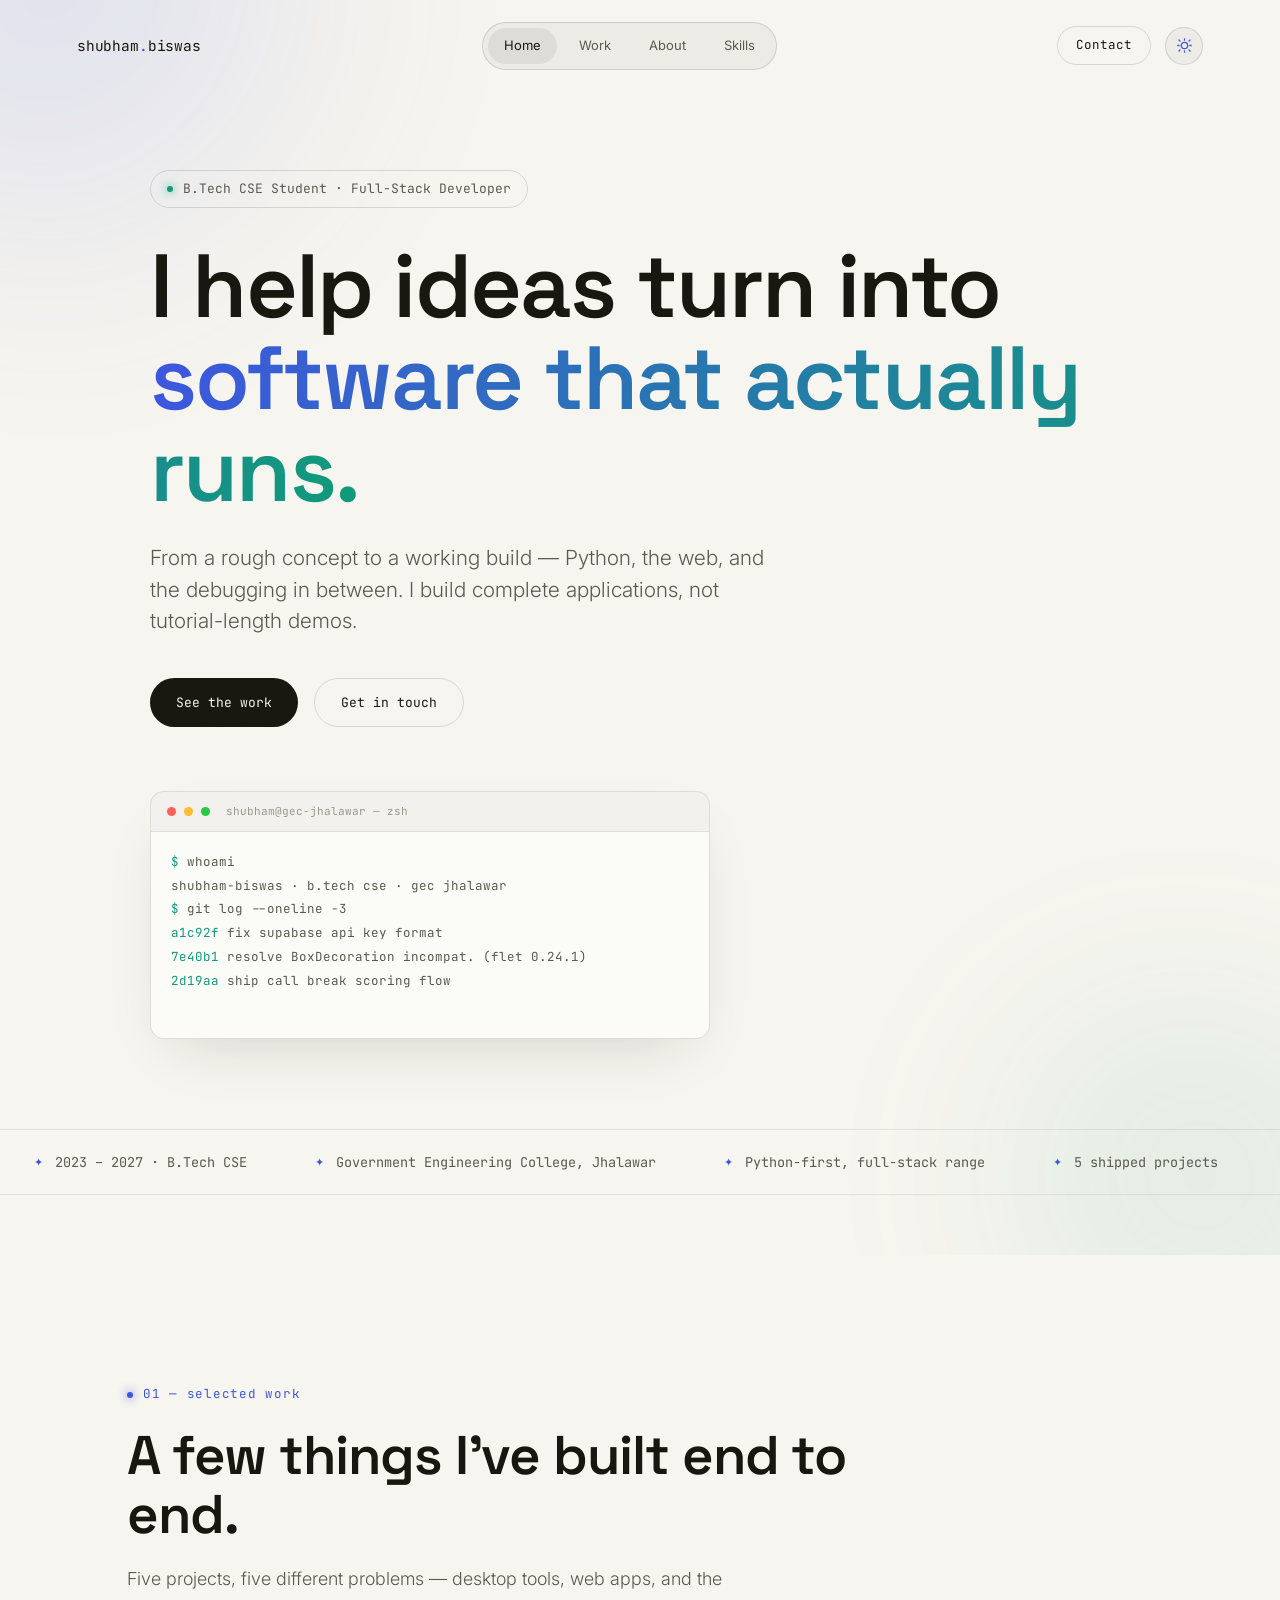
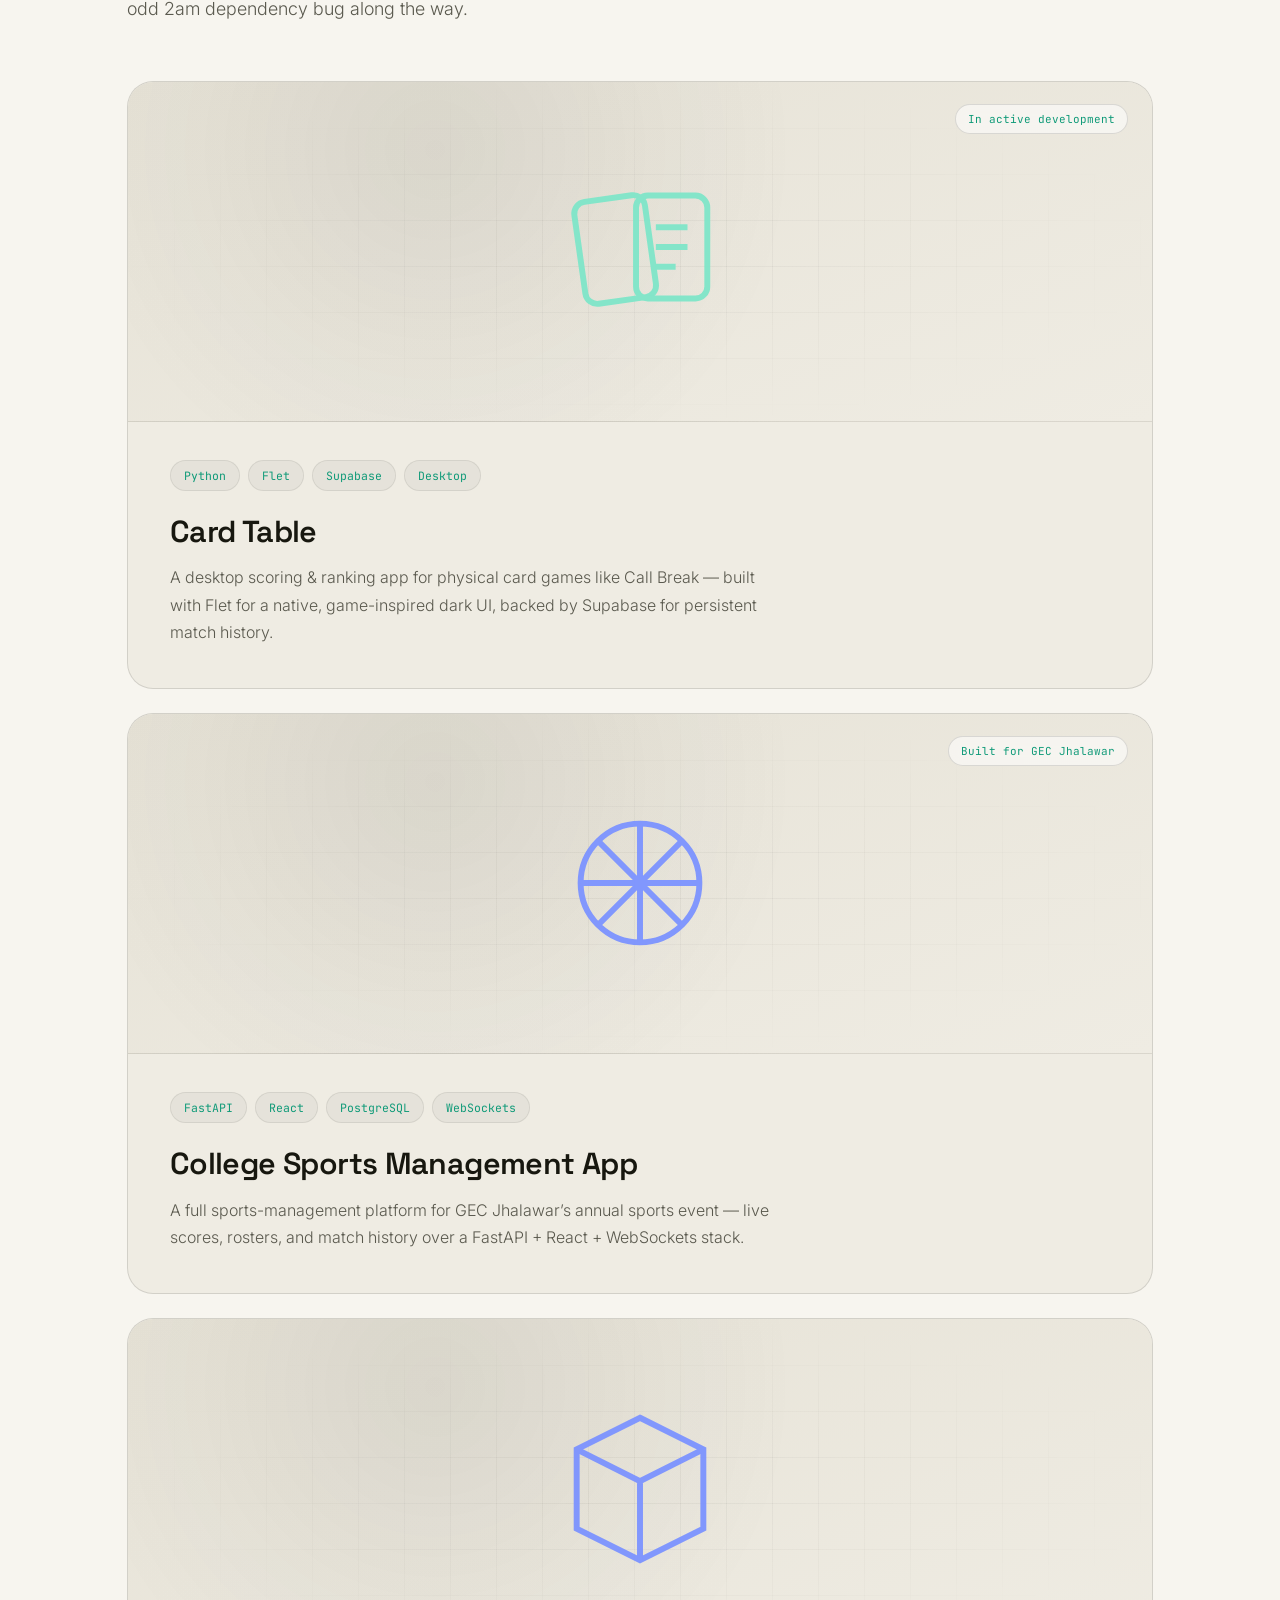
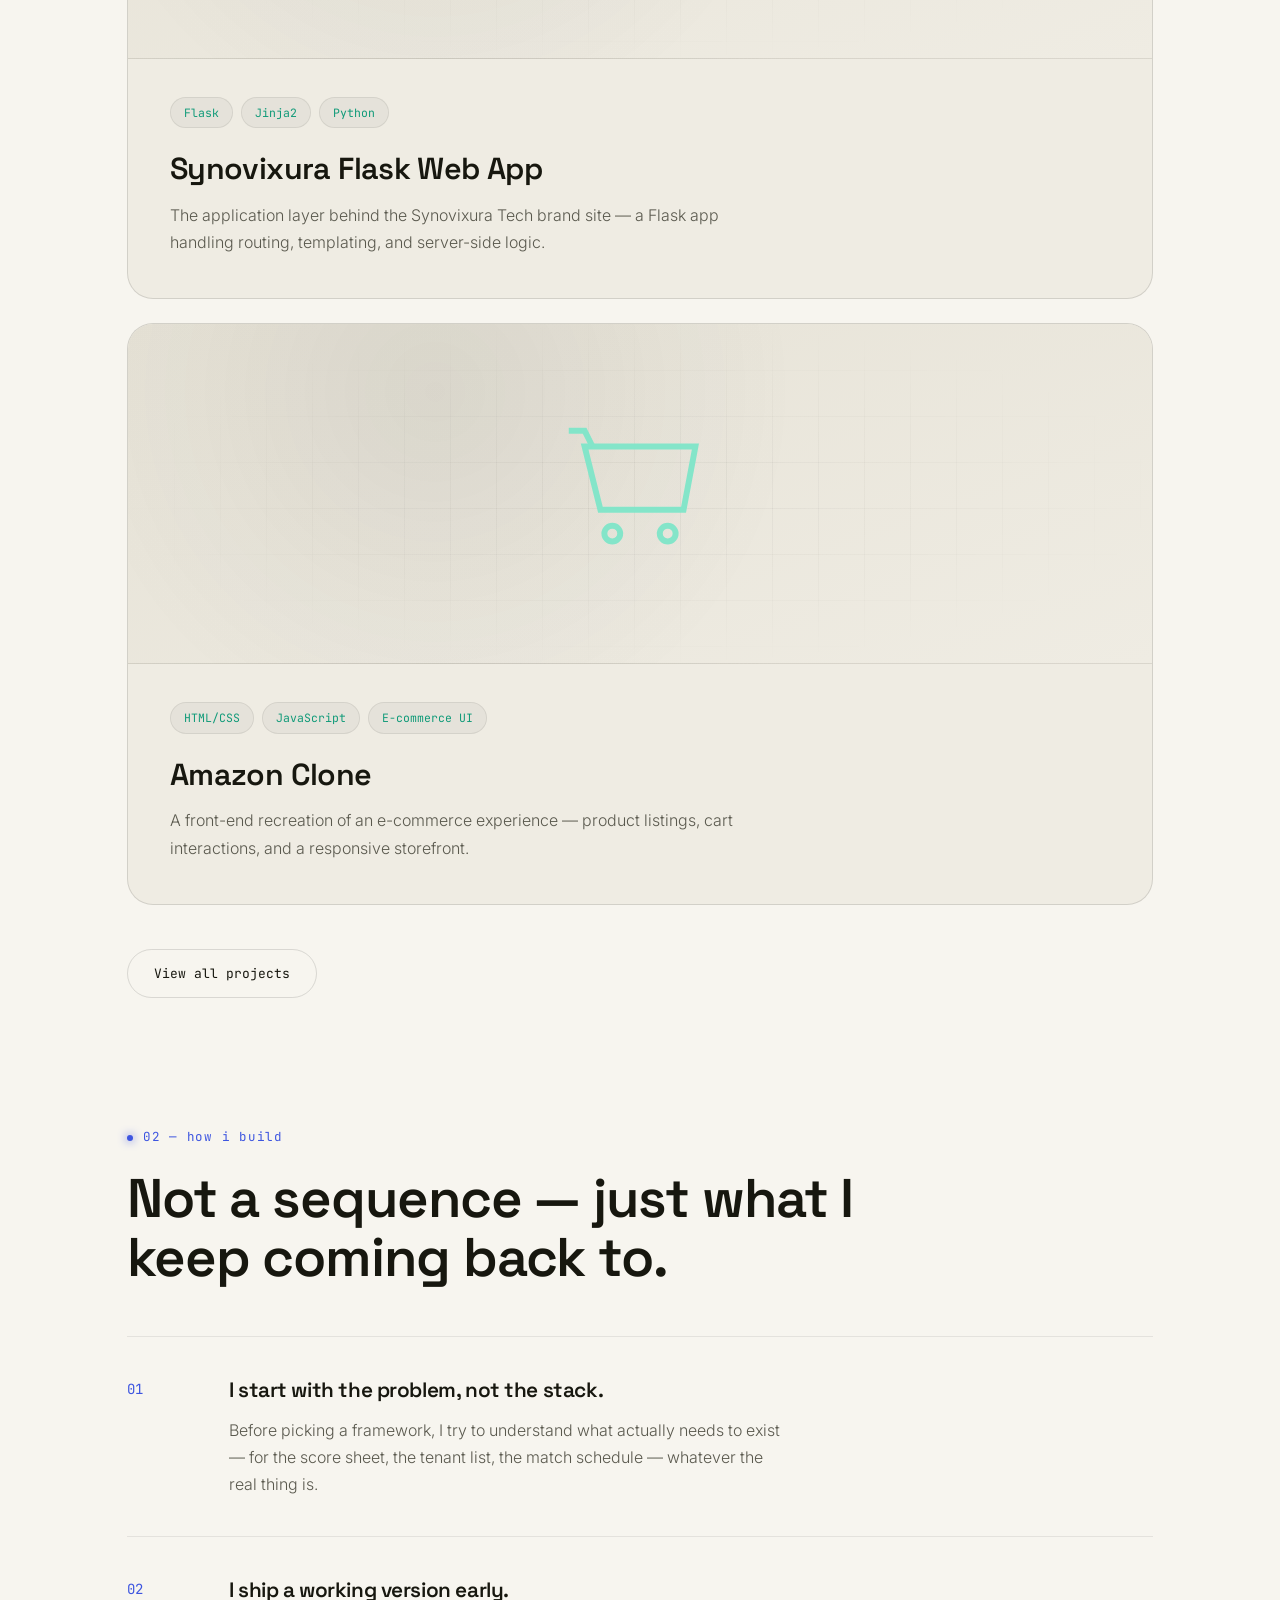
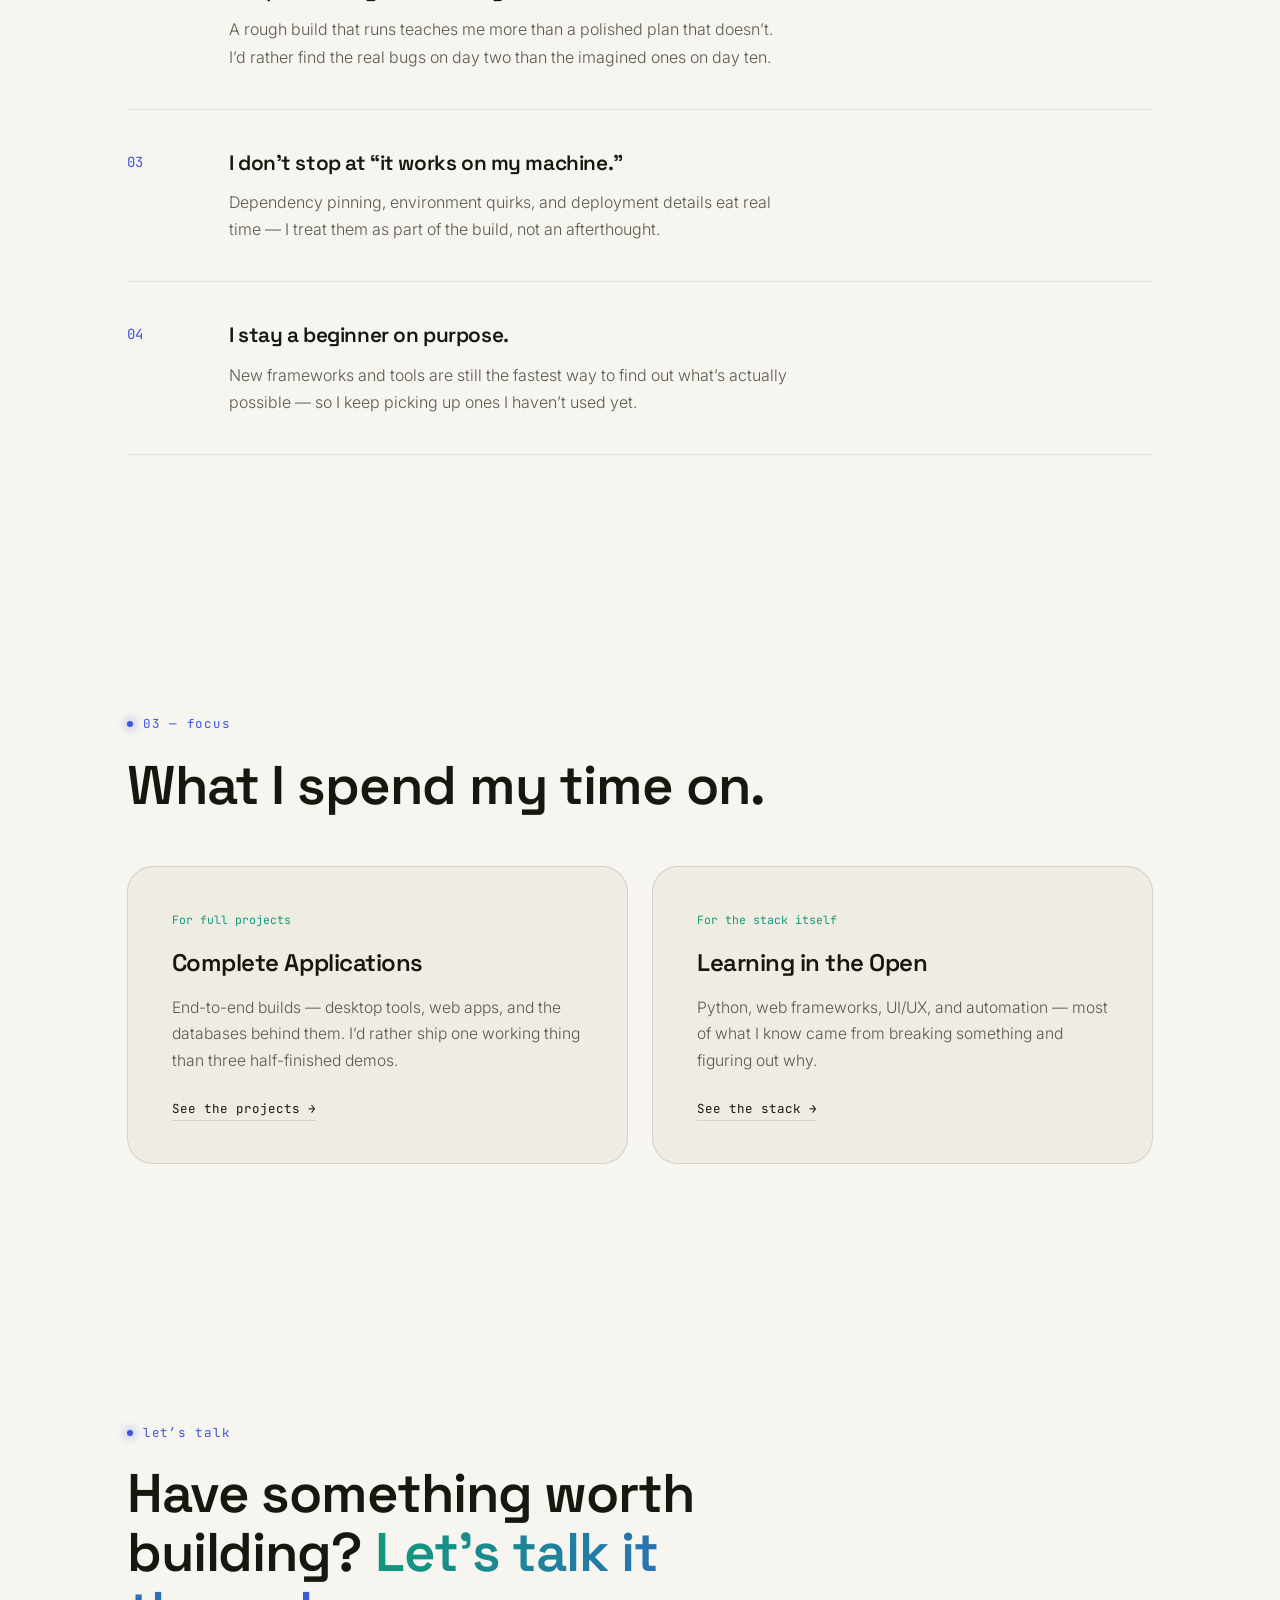
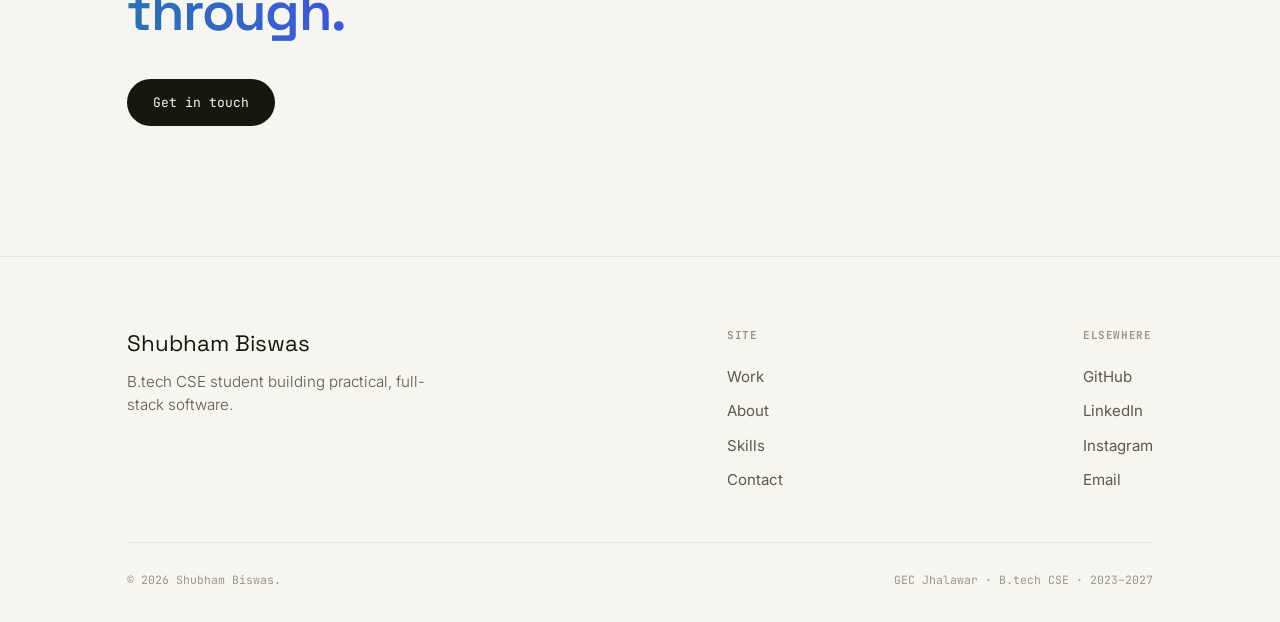
==== commit 1b9037dd: "changed added" ====
--- a/index.html
+++ b/index.html
@@ -50,9 +50,7 @@
 
 <main id="main">
 
-<!-- ============================================================
-     HOME HERO
-============================================================ -->
+<!--HOME HERO -->
 <header class="home-hero">
   <div class="home-hero-bg">
     <div class="hh-blob hh-blob-1" id="hhBlob1"></div>
@@ -92,9 +90,7 @@
   </div>
 </header>
 
-<!-- ============================================================
-     SELECTED WORK
-============================================================ -->
+<!-- SELECTED WORK -->
 <section class="section" id="work">
   <div class="wrap">
     <div class="eyebrow">01 — selected work</div>
@@ -169,9 +165,7 @@
   </div>
 </section>
 
-<!-- ============================================================
-     HOW I BUILD
-============================================================ -->
+<!-- HOW I BUILD -->
 <section class="section" style="padding-top:0;">
   <div class="wrap">
     <div class="eyebrow">02 — how I build</div>
@@ -210,9 +204,7 @@
   </div>
 </section>
 
-<!-- ============================================================
-     FOCUS (services-equivalent)
-============================================================ -->
+     <!-- FOCUS (services-equivalent) -->
 <section class="section">
   <div class="wrap">
     <div class="eyebrow">03 — focus</div>
@@ -235,9 +227,8 @@
   </div>
 </section>
 
-<!-- ============================================================
-     FOOTER CTA
-============================================================ -->
+<!-- FOOTER CTA -->
+
 <section class="section cta-section">
   <div class="wrap">
     <div class="eyebrow">let&rsquo;s talk</div>
@@ -255,7 +246,7 @@
     <div class="footer-top">
       <div>
         <div class="footer-name">Shubham Biswas</div>
-        <p class="footer-tag">B.Tech CSE student building practical, full-stack software.</p>
+        <p class="footer-tag">B.tech CSE student building practical, full-stack software.</p>
       </div>
       <div class="footer-col">
         <h5>Site</h5>
@@ -273,8 +264,8 @@
       </div>
     </div>
     <div class="footer-bottom">
-      <span>&copy; 2026 Shubham Biswas. Built from scratch.</span>
-      <span>GEC Jhalawar &middot; B.Tech CSE &middot; 2023&ndash;2027</span>
+      <span>&copy; 2026 Shubham Biswas.</span>
+      <span>GEC Jhalawar &middot; B.tech CSE &middot; 2023&ndash;2027</span>
     </div>
   </div>
 </footer>
--- a/styles.css
+++ b/styles.css
@@ -1,7 +1,5 @@
-/* ============================================================
-   SHUBHAM BISWAS — PORTFOLIO
-   Shared stylesheet
-============================================================ */
+/*SHUBHAM BISWAS — PORTFOLIO
+Shared stylesheet */
 
 @import url('https://fonts.googleapis.com/css2?family=Space+Grotesk:wght@300;400;500;600;700&family=Inter:wght@300;400;500;600&family=JetBrains+Mono:wght@400;500&display=swap');
 
@@ -114,9 +112,7 @@
 
 .mono{font-family:'JetBrains Mono',monospace;}
 
-/* ============================================================
-   LAYOUT HELPERS
-============================================================ */
+/* LAYOUT HELPERS */
 .wrap{
   max-width:1180px;
   margin:0 auto;
@@ -198,9 +194,7 @@
   color:var(--text-dim);
 }
 
-/* ============================================================
-   NAV
-============================================================ */
+/*NAV */
 .nav{
   position:fixed;top:0;left:0;right:0;z-index:1000;
   display:flex;align-items:center;justify-content:space-between;
@@ -300,9 +294,7 @@
   .nav-burger{display:block;}
 }
 
-/* ============================================================
-   HERO (site-wide inner-page hero, non-home)
-============================================================ */
+/* HERO (site-wide inner-page hero, non-home)*/
 .page-hero{
   padding:190px 0 90px;
 }
@@ -321,9 +313,7 @@
   line-height:1.7;
 }
 
-/* ============================================================
-   HOME HERO
-============================================================ */
+/* HOME HERO*/
 .home-hero{
   min-height:100vh;
   display:flex;
@@ -454,9 +444,7 @@
   to{transform:translateX(-50%);}
 }
 
-/* ============================================================
-   WORK CARDS
-============================================================ */
+/* WORK CARDS*/
 .work-list{display:flex;flex-direction:column;gap:24px;}
 .work-card{
   display:block;
@@ -505,9 +493,7 @@
 .work-card:hover .work-title svg{opacity:1;transform:translateX(0);}
 .work-desc{color:var(--text-dim);font-weight:300;font-size:1rem;max-width:600px;line-height:1.7;}
 
-/* ============================================================
-   HOW-I-BUILD (numbered sequence)
-============================================================ */
+/* HOW-I-BUILD (numbered sequence)*/
 .steps-list{display:flex;flex-direction:column;}
 .step-row{
   display:grid;
@@ -526,9 +512,7 @@
 .step-row h3{font-size:1.3rem;margin-bottom:10px;}
 .step-row p{color:var(--text-dim);font-weight:300;font-size:1rem;max-width:560px;line-height:1.7;}
 
-/* ============================================================
-   FOCUS / SKILLS CARDS (services-equivalent)
-============================================================ */
+/* FOCUS / SKILLS CARDS (services-equivalent)*/
 .focus-grid{
   display:grid;grid-template-columns:1fr 1fr;gap:24px;
 }
@@ -556,9 +540,7 @@
 .tag{font-family:'JetBrains Mono',monospace;font-size:12px;padding:7px 13px;border:1px solid var(--border);border-radius:8px;color:var(--text-dim);transition:all .3s var(--ease);}
 .tag:hover{border-color:var(--accent2);color:var(--accent2);transform:translateY(-2px);}
 
-/* ============================================================
-   ABOUT PAGE
-============================================================ */
+/* ABOUT PAGE*/
 .about-grid{display:grid;grid-template-columns:0.9fr 1.1fr;gap:70px;align-items:start;}
 .about-mark{
   width:100%;
@@ -597,9 +579,7 @@
 .sport-mini-card h4{font-size:1rem;margin-bottom:8px;}
 .sport-mini-card p{color:var(--text-dim);font-weight:300;font-size:0.92rem;line-height:1.6;}
 
-/* ============================================================
-   CONTACT
-============================================================ */
+/* CONTACT*/
 .contact-hero{padding:190px 0 40px;}
 .contact-greet{
   font-family:'Space Grotesk',sans-serif;
@@ -655,9 +635,7 @@
 .faq-item[open] summary{color:var(--accent2);}
 .faq-answer{padding-bottom:26px;color:var(--text-dim);font-weight:300;line-height:1.75;max-width:640px;}
 
-/* ============================================================
-   CASE STUDY PAGES
-============================================================ */
+/* CASE STUDY PAGES*/
 .case-meta{display:flex;flex-wrap:wrap;gap:40px;margin-top:44px;padding-top:32px;border-top:1px solid var(--border-soft);}
 .case-meta-item .label{font-family:'JetBrains Mono',monospace;font-size:11px;color:var(--text-faint);margin-bottom:6px;text-transform:uppercase;letter-spacing:0.05em;}
 .case-meta-item .value{font-size:0.98rem;color:var(--text);}
@@ -696,9 +674,7 @@
 
 .case-nav{display:flex;justify-content:space-between;align-items:center;padding:44px 0;}
 
-/* ============================================================
-   FOOTER CTA + FOOTER
-============================================================ */
+/* FOOTER CTA + FOOTER*/
 .cta-section{text-align:left;}
 .cta-title{font-size:clamp(2rem,5vw,3.4rem);line-height:1.08;max-width:760px;}
 .cta-title .accent-text{background:linear-gradient(100deg,var(--accent2),var(--accent));-webkit-background-clip:text;background-clip:text;color:transparent;}
@@ -714,9 +690,7 @@
 .footer-col a:hover{color:var(--accent2);}
 .footer-bottom{display:flex;justify-content:space-between;flex-wrap:wrap;gap:12px;padding-top:28px;border-top:1px solid var(--border-soft);font-family:'JetBrains Mono',monospace;font-size:11.5px;color:var(--text-faint);}
 
-/* ============================================================
-   RESPONSIVE
-============================================================ */
+/* RESPONSIVE*/
 @media (max-width:900px){
   .section{padding:90px 0;}
   .about-grid{grid-template-columns:1fr;gap:44px;}
